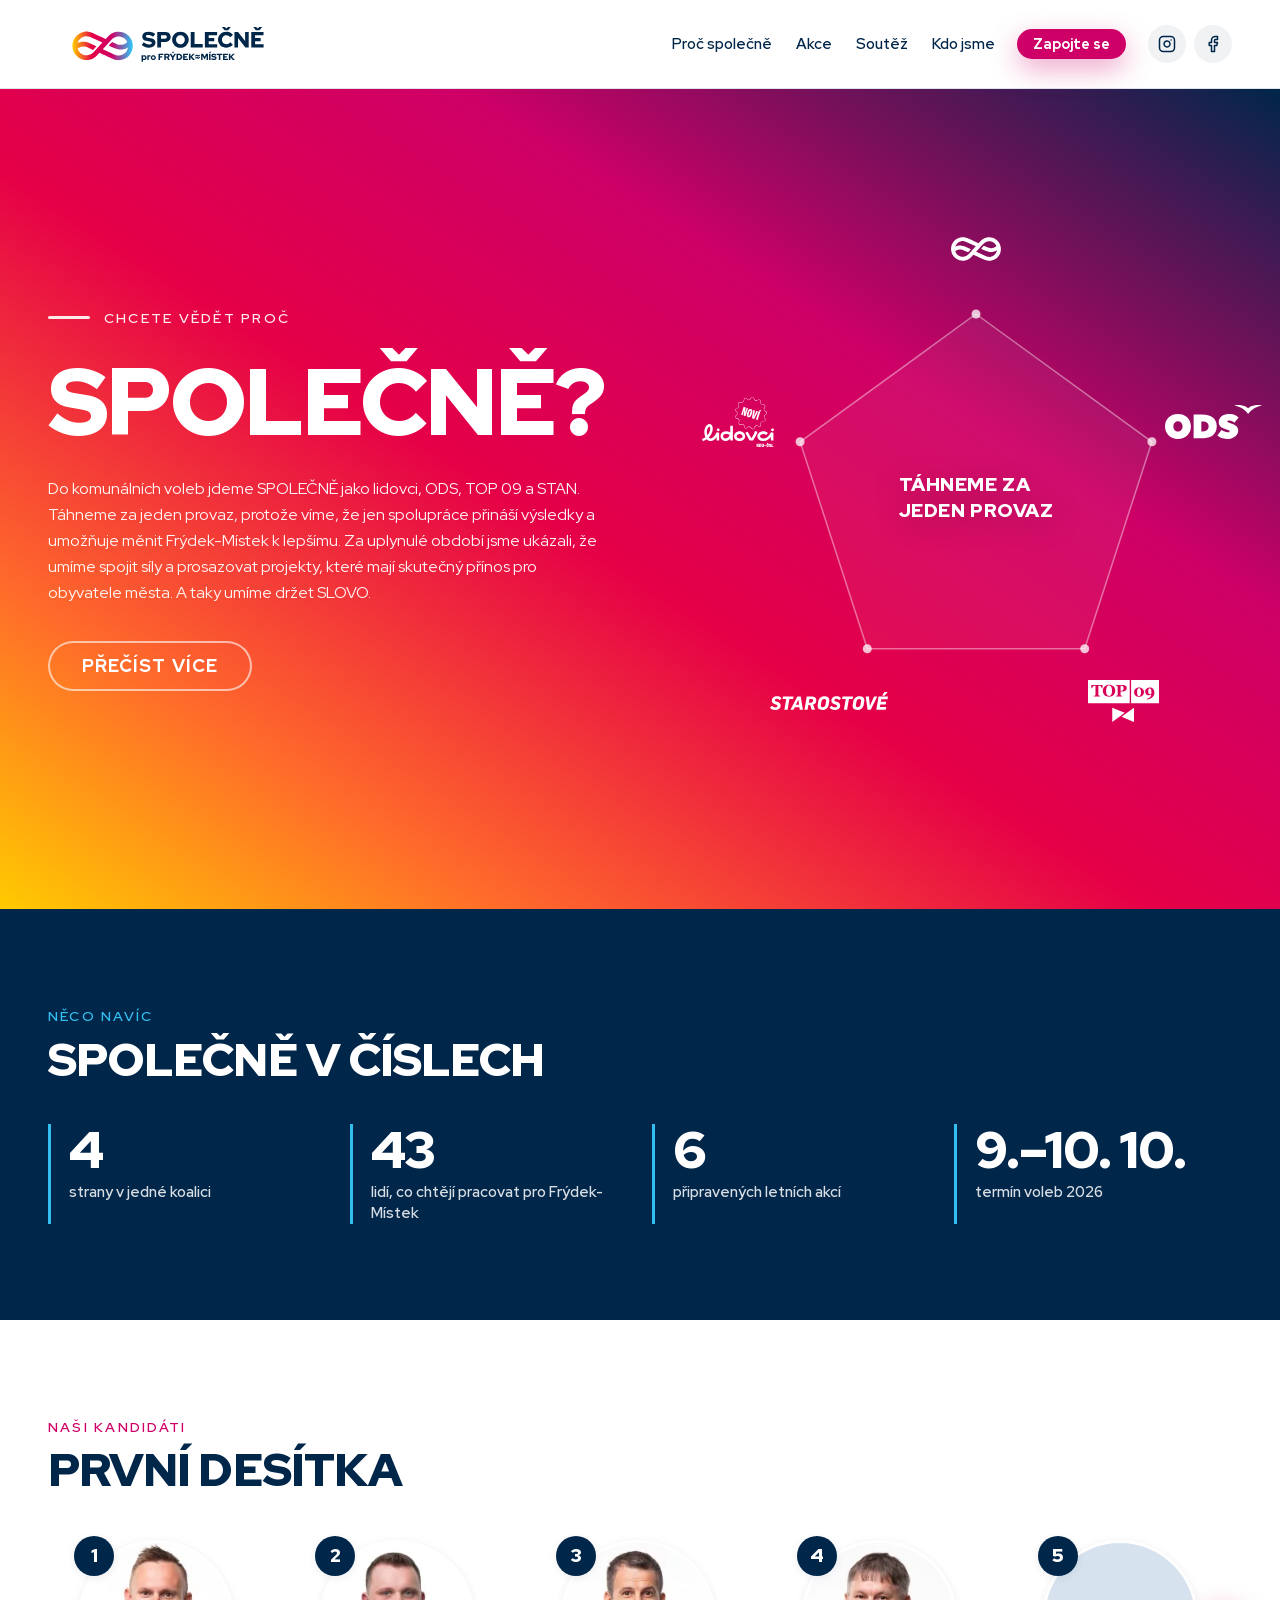
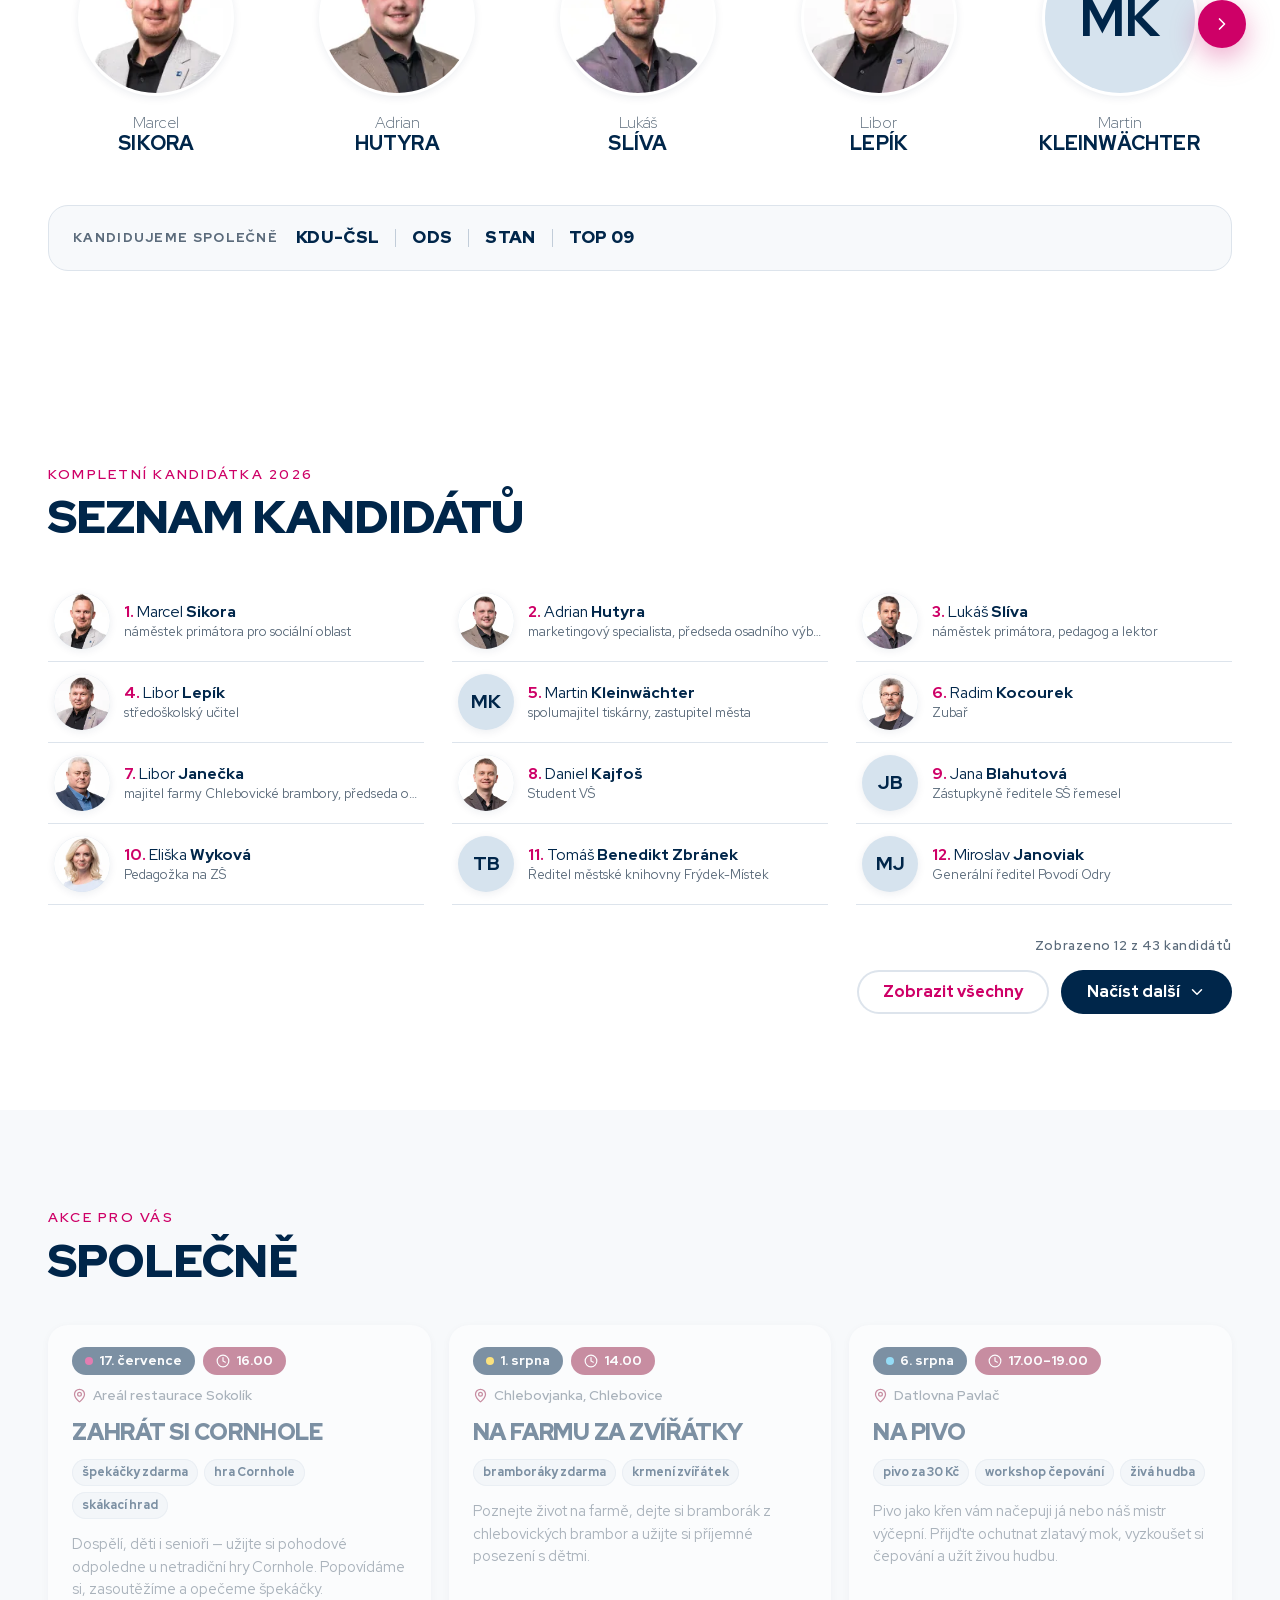
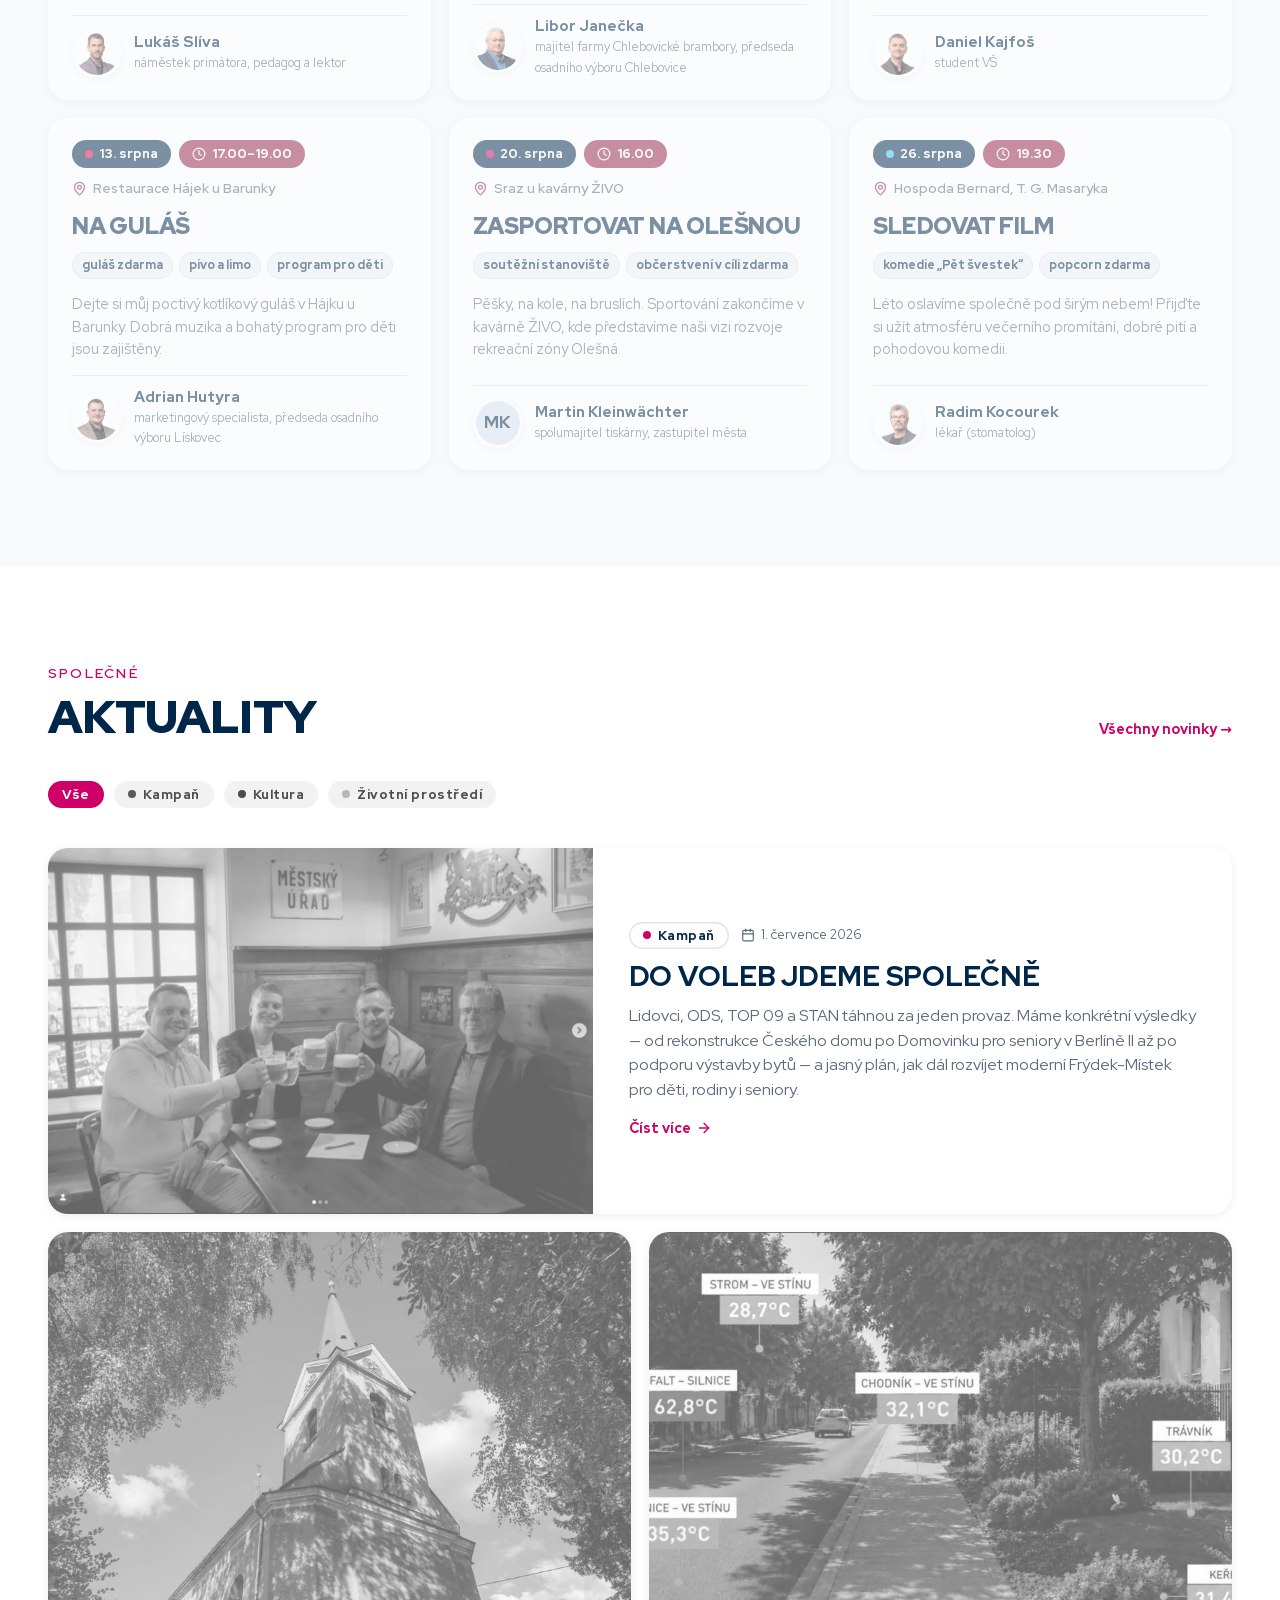
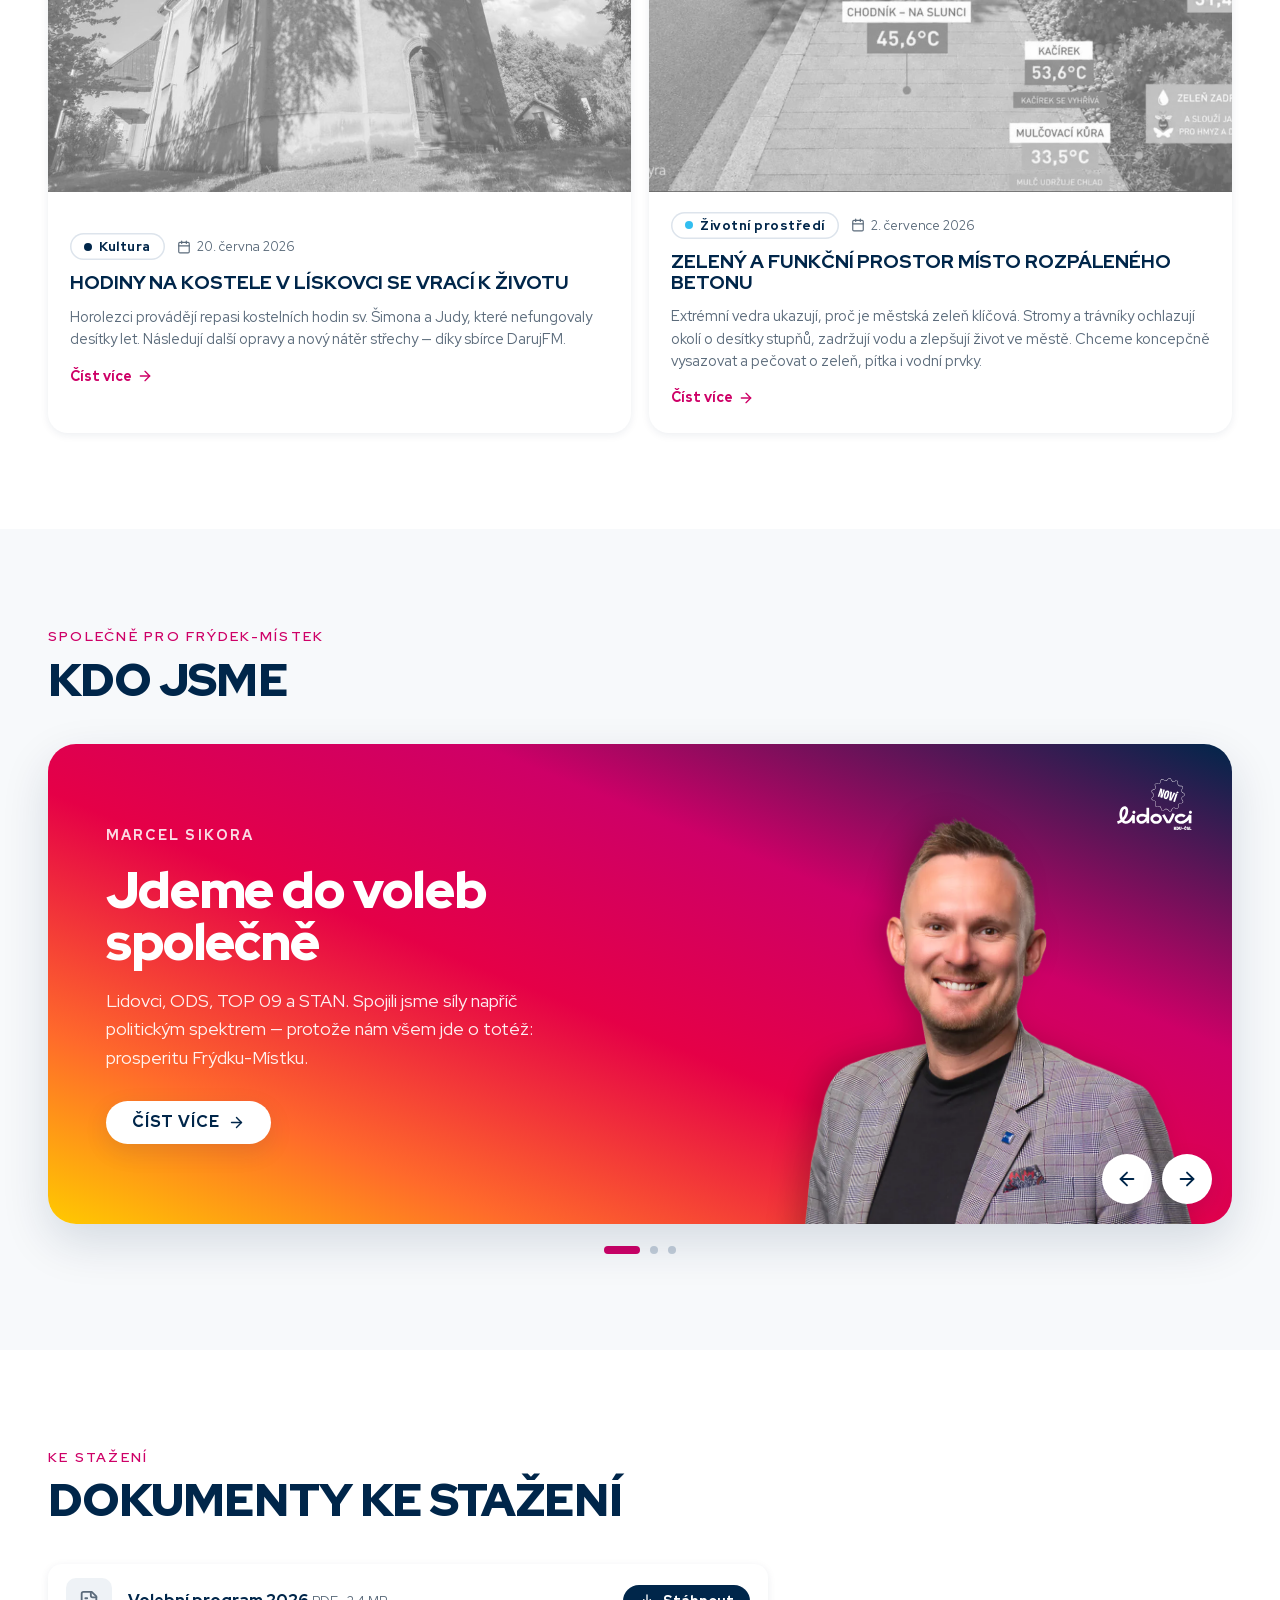
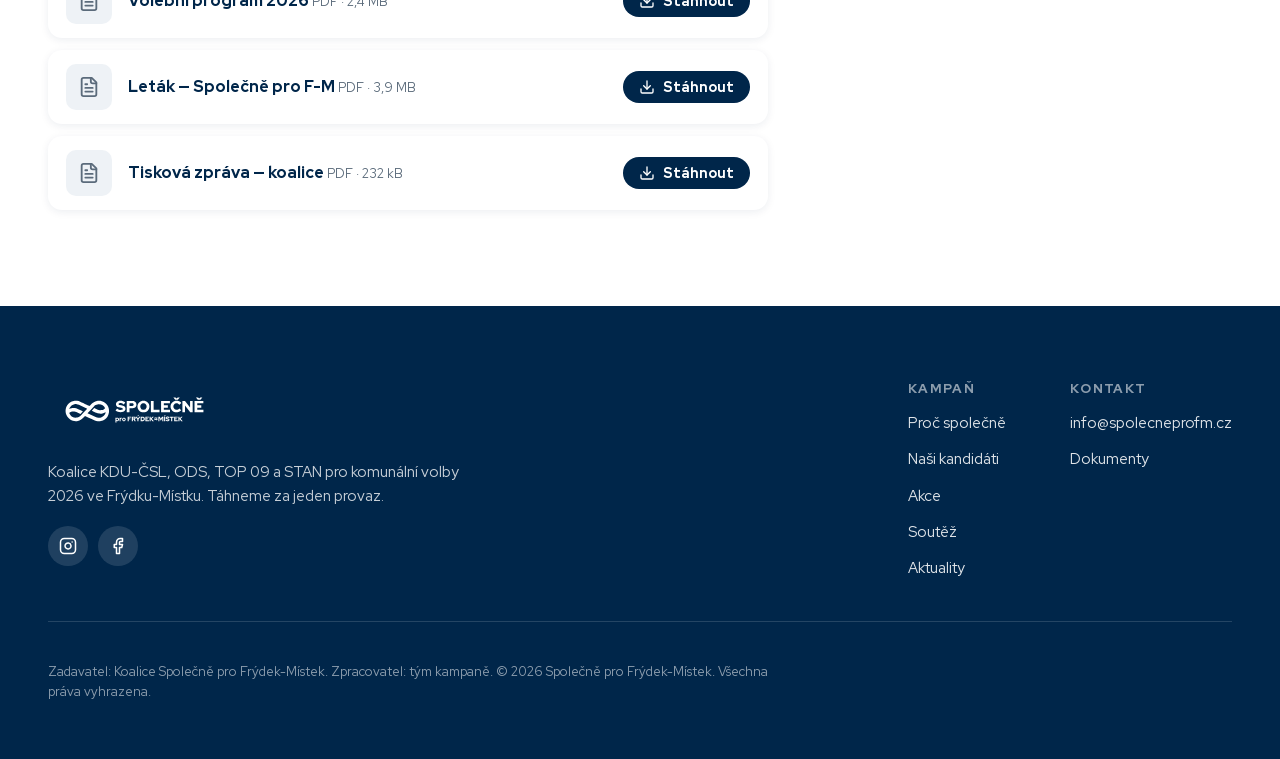
==== index.html @ fe3e1635 "Slider: show real party logos; heading + footer tweaks - "Kdo jsme" slider: replace the placeholder " ====
<!DOCTYPE html>
<html lang="cs">
<head>
<meta charset="utf-8">
<meta name="viewport" content="width=device-width, initial-scale=1">
<title>Společně pro Frýdek-Místek — komunální volby 2026</title>
<meta name="description" content="Koalice KDU-ČSL, ODS, TOP 09 a STAN pro komunální volby 2026 ve Frýdku-Místku. Táhneme za jeden provaz — jen spolupráce přináší výsledky.">
<meta name="theme-color" content="#00264a">
<link rel="canonical" href="https://spolecneprofm.cz/">
<meta name="robots" content="index, follow, max-image-preview:large, max-snippet:-1, max-video-preview:-1">
<meta property="og:type" content="website">
<meta property="og:site_name" content="Společně pro Frýdek-Místek">
<meta property="og:locale" content="cs_CZ">
<meta property="og:url" content="https://spolecneprofm.cz/">
<meta property="og:title" content="Společně pro Frýdek-Místek — komunální volby 2026">
<meta property="og:description" content="Koalice KDU-ČSL, ODS, TOP 09 a STAN. Táhneme za jeden provaz.">
<meta property="og:image" content="https://spolecneprofm.cz/assets/img/og-cover.png">
<meta property="og:image:type" content="image/png">
<meta property="og:image:width" content="1200">
<meta property="og:image:height" content="630">
<meta property="og:image:alt" content="Společně pro Frýdek-Místek — koalice KDU-ČSL, ODS, TOP 09 a STAN pro komunální volby 2026">
<meta name="twitter:card" content="summary_large_image">
<meta name="twitter:title" content="Společně pro Frýdek-Místek — komunální volby 2026">
<meta name="twitter:description" content="Koalice KDU-ČSL, ODS, TOP 09 a STAN. Táhneme za jeden provaz.">
<meta name="twitter:image" content="https://spolecneprofm.cz/assets/img/og-cover.png">
<meta name="twitter:image:alt" content="Společně pro Frýdek-Místek — koalice KDU-ČSL, ODS, TOP 09 a STAN pro komunální volby 2026">

<!-- Icons & manifest -->
<link rel="icon" type="image/svg+xml" href="assets/img/logo-symbol.svg">
<link rel="icon" type="image/png" sizes="32x32" href="favicon-32x32.png">
<link rel="icon" type="image/png" sizes="16x16" href="favicon-16x16.png">
<link rel="icon" href="favicon.ico" sizes="any">
<link rel="apple-touch-icon" sizes="180x180" href="apple-touch-icon.png">
<link rel="manifest" href="site.webmanifest">

<!-- Preload the LCP-critical webfont weights (hero H1 = 900, body/lead = 400) so they
     download in parallel with the stylesheet instead of after it -->
<link rel="preload" href="assets/fonts/RedHatDisplay-Black.woff2" as="font" type="font/woff2" crossorigin>
<link rel="preload" href="assets/fonts/RedHatDisplay-Regular.woff2" as="font" type="font/woff2" crossorigin>

<link rel="stylesheet" href="css/styles.css">

<script type="application/ld+json">
{
  "@context": "https://schema.org",
  "@graph": [
    {
      "@type": "PoliticalParty",
      "@id": "https://spolecneprofm.cz/#organization",
      "name": "Společně pro Frýdek-Místek",
      "alternateName": "Společně pro F-M",
      "description": "Koalice KDU-ČSL, ODS, TOP 09 a STAN pro komunální volby 2026 ve Frýdku-Místku. Táhneme za jeden provaz.",
      "url": "https://spolecneprofm.cz/",
      "logo": "https://spolecneprofm.cz/assets/img/logo-symbol.svg",
      "image": "https://spolecneprofm.cz/assets/img/og-cover.png",
      "email": "info@spolecneprofm.cz",
      "areaServed": { "@type": "City", "name": "Frýdek-Místek" },
      "member": [
        { "@type": "PoliticalParty", "name": "KDU-ČSL" },
        { "@type": "PoliticalParty", "name": "ODS" },
        { "@type": "PoliticalParty", "name": "TOP 09" },
        { "@type": "PoliticalParty", "name": "STAN" }
      ]
    },
    {
      "@type": "WebSite",
      "@id": "https://spolecneprofm.cz/#website",
      "url": "https://spolecneprofm.cz/",
      "name": "Společně pro Frýdek-Místek",
      "inLanguage": "cs",
      "publisher": { "@id": "https://spolecneprofm.cz/#organization" }
    }
  ]
}
</script>
</head>
<body>

<!-- ============================================================ Top menu -->
<header class="topbar">
  <div class="topbar__inner">
    <a href="#proc" aria-label="Společně pro Frýdek-Místek — domů">
      <img class="topbar__logo" src="assets/img/logo-horizontal.svg" alt="Společně pro Frýdek-Místek">
    </a>
    <nav class="topbar__nav" aria-label="Hlavní navigace">
      <div class="topnav">
        <a href="#proc">Proč společně</a>
        <a href="#cesta">Akce</a>
        <a href="soutez.html">Soutěž</a>
        <a href="#kdo">Kdo jsme</a>
      </div>
      <a class="btn btn--primary btn--sm topbar__cta" href="https://docs.google.com/forms/d/e/1FAIpQLSeBkIM6NP1wLPQu1saJix3rBssZqTnsigHRWlZCqbDjpdeK2g/viewform" target="_blank" rel="noopener">Zapojte se</a>
      <div class="topbar__socials">
        <a class="social" href="https://www.instagram.com/spolecneprofm" target="_blank" rel="noopener" aria-label="Instagram"><svg width="18" height="18" viewBox="0 0 24 24" fill="none" stroke="currentColor" stroke-width="2" stroke-linecap="round" stroke-linejoin="round" aria-hidden="true"><rect width="20" height="20" x="2" y="2" rx="5"/><path d="M16 11.37A4 4 0 1 1 12.63 8 4 4 0 0 1 16 11.37z"/><line x1="17.5" x2="17.51" y1="6.5" y2="6.5"/></svg></a>
        <a class="social" href="https://www.facebook.com/share/1CtPxGy4Wt/" target="_blank" rel="noopener" aria-label="Facebook"><svg width="18" height="18" viewBox="0 0 24 24" fill="none" stroke="currentColor" stroke-width="2" stroke-linecap="round" stroke-linejoin="round" aria-hidden="true"><path d="M18 2h-3a5 5 0 0 0-5 5v3H7v4h3v8h4v-8h3l1-4h-4V7a1 1 0 0 1 1-1h3z"/></svg></a>
      </div>
      <button class="menu-toggle" type="button" data-menu-toggle aria-expanded="false" aria-controls="mobile-menu" aria-label="Otevřít menu">
        <span class="menu-toggle__bar"></span><span class="menu-toggle__bar"></span><span class="menu-toggle__bar"></span>
      </button>
    </nav>
  </div>
  <div class="mobile-menu" id="mobile-menu" data-menu hidden>
    <a class="mobile-menu__link" href="#proc">Proč společně</a>
    <a class="mobile-menu__link" href="#cesta">Akce</a>
    <a class="mobile-menu__link" href="soutez.html">Soutěž</a>
    <a class="mobile-menu__link" href="#kdo">Kdo jsme</a>
    <a class="mobile-menu__link" href="#aktuality">Aktuality</a>
    <a class="mobile-menu__link" href="#dokumenty">Dokumenty</a>
    <a class="btn btn--primary btn--md mobile-menu__cta" href="https://docs.google.com/forms/d/e/1FAIpQLSeBkIM6NP1wLPQu1saJix3rBssZqTnsigHRWlZCqbDjpdeK2g/viewform" target="_blank" rel="noopener">Zapojte se</a>
    <div class="mobile-menu__socials">
      <a class="social" href="https://www.instagram.com/spolecneprofm" target="_blank" rel="noopener" aria-label="Instagram"><svg width="18" height="18" viewBox="0 0 24 24" fill="none" stroke="currentColor" stroke-width="2" stroke-linecap="round" stroke-linejoin="round" aria-hidden="true"><rect width="20" height="20" x="2" y="2" rx="5"/><path d="M16 11.37A4 4 0 1 1 12.63 8 4 4 0 0 1 16 11.37z"/><line x1="17.5" x2="17.51" y1="6.5" y2="6.5"/></svg></a>
      <a class="social" href="https://www.facebook.com/share/1CtPxGy4Wt/" target="_blank" rel="noopener" aria-label="Facebook"><svg width="18" height="18" viewBox="0 0 24 24" fill="none" stroke="currentColor" stroke-width="2" stroke-linecap="round" stroke-linejoin="round" aria-hidden="true"><path d="M18 2h-3a5 5 0 0 0-5 5v3H7v4h3v8h4v-8h3l1-4h-4V7a1 1 0 0 1 1-1h3z"/></svg></a>
    </div>
  </div>
</header>

<main>

<!-- ================================================================ Hero -->
<section class="hero" id="proc">
  <div class="hero__wrap">
    <div class="hero__left">
      <div class="hero__kicker hp-rise" style="animation-delay:.05s">
        <span class="hero__kicker-bar"></span>
        <span class="hero__kicker-text">Chcete vědět proč</span>
      </div>
      <h1 class="hero__title hp-rise" style="animation-delay:.12s">Společně?</h1>
      <p class="hero__lead hp-rise" style="animation-delay:.2s">Do komunálních voleb jdeme SPOLEČNĚ jako lidovci, ODS, TOP 09 a STAN. Táhneme za jeden provaz, protože víme, že jen spolupráce přináší výsledky a umožňuje měnit Frýdek-Místek k lepšímu. Za uplynulé období jsme ukázali, že umíme spojit síly a prosazovat projekty, které mají skutečný přínos pro obyvatele města. A taky umíme držet SLOVO.</p>
      <div class="hero__cta hp-rise" style="animation-delay:.28s">
        <a class="btn btn--lg btn--ghost btn--uppercase" href="https://www.instagram.com/p/DZ22zHwje5x/" target="_blank" rel="noopener">Přečíst více</a>
      </div>
    </div>

    <div class="orbit hp-orbit" aria-hidden="true">
      <div class="orbit__ring" data-orbit-ring style="transition:transform 3s cubic-bezier(.2,.7,.3,1)">
        <svg viewBox="0 0 600 600" width="600" height="600">
          <polygon points="300,115 475.9,242.8 408.7,449.7 191.3,449.7 124.1,242.8" fill="rgba(255,255,255,.05)" stroke="rgba(255,255,255,.42)" stroke-width="1.5"></polygon>
          <circle cx="300" cy="115" r="4.5" fill="rgba(255,255,255,.75)"></circle>
          <circle cx="475.9" cy="242.8" r="4.5" fill="rgba(255,255,255,.75)"></circle>
          <circle cx="408.7" cy="449.7" r="4.5" fill="rgba(255,255,255,.75)"></circle>
          <circle cx="191.3" cy="449.7" r="4.5" fill="rgba(255,255,255,.75)"></circle>
          <circle cx="124.1" cy="242.8" r="4.5" fill="rgba(255,255,255,.75)"></circle>
        </svg>
        <div class="hp-pop hp-orbit-item" style="position:absolute;left:235px;top:10px;width:130px;height:80px;display:flex;align-items:center;justify-content:center;animation-delay:.14s"><div class="hp-spin-fix"><div class="hp-float" style="animation-duration:6.4s;animation-delay:-1.2s"><img src="assets/img/logo-symbol.svg" alt="Společně" style="height:62px;width:auto;display:block;filter:brightness(0) invert(1)"></div></div></div>
        <div class="hp-pop hp-orbit-item" style="position:absolute;left:475.75px;top:192.75px;width:124px;height:60px;display:flex;align-items:center;justify-content:center;animation-delay:.24s"><div class="hp-spin-fix"><div class="hp-float" style="animation-duration:5.6s;animation-delay:-3s"><img src="assets/img/party-ods.svg" alt="ODS" style="height:34px;max-width:110px;width:auto;object-fit:contain;display:block;filter:brightness(0) invert(1)"></div></div></div>
        <div class="hp-pop hp-orbit-item" style="position:absolute;left:385px;top:472.25px;width:124px;height:60px;display:flex;align-items:center;justify-content:center;animation-delay:.34s"><div class="hp-spin-fix"><div class="hp-float" style="animation-duration:7.1s;animation-delay:-2s"><img src="assets/img/party-top09.svg" alt="TOP 09" style="height:42px;max-width:110px;width:auto;object-fit:contain;display:block;filter:brightness(0) invert(1)"></div></div></div>
        <div class="hp-pop hp-orbit-item" style="position:absolute;left:91px;top:472.25px;width:124px;height:60px;display:flex;align-items:center;justify-content:center;animation-delay:.44s"><div class="hp-spin-fix"><div class="hp-float" style="animation-duration:6.8s;animation-delay:-4.5s"><img src="assets/img/party-stan.svg" alt="Starostové a nezávislí" style="height:22px;max-width:118px;width:auto;object-fit:contain;display:block;filter:brightness(0) invert(1)"></div></div></div>
        <div class="hp-pop hp-orbit-item" style="position:absolute;left:0.25px;top:192.75px;width:124px;height:60px;display:flex;align-items:center;justify-content:center;animation-delay:.54s"><div class="hp-spin-fix"><div class="hp-float" style="animation-duration:5.9s;animation-delay:-0.6s"><img src="assets/img/party-kdu.svg" alt="Noví lidovci (KDU-ČSL)" style="height:50px;max-width:110px;width:auto;object-fit:contain;display:block;filter:brightness(0) invert(1)"></div></div></div>
      </div>
      <div class="hp-pop" style="position:absolute;left:150px;top:210px;width:300px;height:180px;display:flex;align-items:center;justify-content:center;animation-delay:.5s;pointer-events:none">
        <div class="hp-float-ctr"><span style="font-weight:900;font-size:19px;line-height:1.1;letter-spacing:.03em;text-transform:uppercase;color:#fff;text-align:center;text-shadow:0 6px 30px rgba(0,21,53,.4)">Táhneme za<br>jeden provaz</span></div>
      </div>
    </div>
  </div>
</section>

<!-- =============================================================== Čísla -->
<section class="section section--navy" id="cisla">
  <div class="container">
    <div class="sec-head">
      <span class="eyebrow eyebrow--cyan">Něco navíc</span>
      <h2 class="sec-title sec-title--white">Společně v číslech</h2>
    </div>
    <div class="stats-grid">
      <div class="stat"><span class="stat__value">4</span><span class="stat__label">strany v jedné koalici</span></div>
      <div class="stat"><span class="stat__value">43</span><span class="stat__label">lidí, co chtějí pracovat pro Frýdek-Místek</span></div>
      <div class="stat"><span class="stat__value">6</span><span class="stat__label">připravených letních akcí</span></div>
      <div class="stat"><span class="stat__value">9.–10. 10.</span><span class="stat__label">termín voleb 2026</span></div>
    </div>
  </div>
</section>

<!-- =========================================================== Kandidáti -->
<section class="section" id="kandidati">
  <div class="container">
    <div class="sec-head">
      <span class="eyebrow">Naši kandidáti</span>
      <h2 class="sec-title">První desítka</h2>
    </div>
    <div class="cardslider-wrap">
      <div class="cardslider" data-cardslider>
      <article class="cand-card">
        <span class="cand-card__avatar-wrap">
          <span class="avatar-ring"><span class="avatar"><img src="assets/photos/candidates/Marcel_Sikora.webp" alt="Marcel Sikora" loading="lazy" decoding="async" width="150" height="150"></span></span>
          <span class="cand-card__num">1</span>
        </span>
        <span class="cand-card__name">
          <span class="cand-card__given">Marcel</span>
          <span class="cand-card__surname">Sikora</span>
        </span>
      </article>
      <article class="cand-card">
        <span class="cand-card__avatar-wrap">
          <span class="avatar-ring"><span class="avatar"><img src="assets/photos/candidates/Adrian_Hutyra.webp" alt="Adrian Hutyra" loading="lazy" decoding="async" width="150" height="150"></span></span>
          <span class="cand-card__num">2</span>
        </span>
        <span class="cand-card__name">
          <span class="cand-card__given">Adrian</span>
          <span class="cand-card__surname">Hutyra</span>
        </span>
      </article>
      <article class="cand-card">
        <span class="cand-card__avatar-wrap">
          <span class="avatar-ring"><span class="avatar"><img src="assets/photos/candidates/Lukas_Sliva.webp" alt="Lukáš Slíva" loading="lazy" decoding="async" width="150" height="150"></span></span>
          <span class="cand-card__num">3</span>
        </span>
        <span class="cand-card__name">
          <span class="cand-card__given">Lukáš</span>
          <span class="cand-card__surname">Slíva</span>
        </span>
      </article>
      <article class="cand-card">
        <span class="cand-card__avatar-wrap">
          <span class="avatar-ring"><span class="avatar"><img src="assets/photos/candidates/Libor_Lepik.webp" alt="Libor Lepík" loading="lazy" decoding="async" width="150" height="150"></span></span>
          <span class="cand-card__num">4</span>
        </span>
        <span class="cand-card__name">
          <span class="cand-card__given">Libor</span>
          <span class="cand-card__surname">Lepík</span>
        </span>
      </article>
      <article class="cand-card">
        <span class="cand-card__avatar-wrap">
          <span class="avatar-ring"><span class="avatar">MK</span></span>
          <span class="cand-card__num">5</span>
        </span>
        <span class="cand-card__name">
          <span class="cand-card__given">Martin</span>
          <span class="cand-card__surname">Kleinwächter</span>
        </span>
      </article>
      <article class="cand-card">
        <span class="cand-card__avatar-wrap">
          <span class="avatar-ring"><span class="avatar"><img src="assets/photos/candidates/Radim_Kocourek.webp" alt="Radim Kocourek" loading="lazy" decoding="async" width="150" height="150"></span></span>
          <span class="cand-card__num">6</span>
        </span>
        <span class="cand-card__name">
          <span class="cand-card__given">Radim</span>
          <span class="cand-card__surname">Kocourek</span>
        </span>
      </article>
      <article class="cand-card">
        <span class="cand-card__avatar-wrap">
          <span class="avatar-ring"><span class="avatar"><img src="assets/photos/candidates/Libor_Janecka.webp" alt="Libor Janečka" loading="lazy" decoding="async" width="150" height="150"></span></span>
          <span class="cand-card__num">7</span>
        </span>
        <span class="cand-card__name">
          <span class="cand-card__given">Libor</span>
          <span class="cand-card__surname">Janečka</span>
        </span>
      </article>
      <article class="cand-card">
        <span class="cand-card__avatar-wrap">
          <span class="avatar-ring"><span class="avatar"><img src="assets/photos/candidates/Daniel_Kajfos.webp" alt="Daniel Kajfoš" loading="lazy" decoding="async" width="150" height="150"></span></span>
          <span class="cand-card__num">8</span>
        </span>
        <span class="cand-card__name">
          <span class="cand-card__given">Daniel</span>
          <span class="cand-card__surname">Kajfoš</span>
        </span>
      </article>
      <article class="cand-card">
        <span class="cand-card__avatar-wrap">
          <span class="avatar-ring"><span class="avatar">JB</span></span>
          <span class="cand-card__num">9</span>
        </span>
        <span class="cand-card__name">
          <span class="cand-card__given">Jana</span>
          <span class="cand-card__surname">Blahutová</span>
        </span>
      </article>
      <article class="cand-card">
        <span class="cand-card__avatar-wrap">
          <span class="avatar-ring"><span class="avatar"><img src="assets/photos/candidates/Eliska_Wykova.webp" alt="Eliška Wyková" loading="lazy" decoding="async" width="150" height="150"></span></span>
          <span class="cand-card__num">10</span>
        </span>
        <span class="cand-card__name">
          <span class="cand-card__given">Eliška</span>
          <span class="cand-card__surname">Wyková</span>
        </span>
      </article>
      </div>
      <button class="slider-arrow slider-arrow--left" type="button" data-cardslider-prev aria-label="Předchozí" hidden><svg width="20" height="20" viewBox="0 0 24 24" fill="none" stroke="currentColor" stroke-width="2" stroke-linecap="round" stroke-linejoin="round" aria-hidden="true"><path d="m15 18-6-6 6-6"/></svg></button>
      <button class="slider-arrow slider-arrow--right" type="button" data-cardslider-next aria-label="Další"><svg width="20" height="20" viewBox="0 0 24 24" fill="none" stroke="currentColor" stroke-width="2" stroke-linecap="round" stroke-linejoin="round" aria-hidden="true"><path d="m9 18 6-6-6-6"/></svg></button>
    </div>
    <div class="coalition">
      <span class="coalition__label">Kandidujeme společně</span>
      <span class="coalition__parties">
        <span class="coalition__party">KDU-ČSL</span><span class="coalition__sep"></span>
        <span class="coalition__party">ODS</span><span class="coalition__sep"></span>
        <span class="coalition__party">STAN</span><span class="coalition__sep"></span>
        <span class="coalition__party">TOP 09</span>
      </span>
    </div>
  </div>
</section>

<!-- =========================================================== Kandidátka -->
<section class="section" id="kandidatka">
  <div class="container">
    <div class="sec-head">
      <span class="eyebrow">Kompletní kandidátka 2026</span>
      <h2 class="sec-title">Seznam kandidátů</h2>
    </div>
    <div data-table>
      <div class="cand-table">
        <div class="cand-row" data-index="0">
          <span class="cand-row__avatar"><img src="assets/photos/candidates/Marcel_Sikora.webp" alt="Marcel Sikora" loading="lazy" decoding="async" width="56" height="56"></span>
          <span class="cand-row__body">
            <span class="cand-row__name"><span class="cand-row__rank">1.</span> <span class="cand-row__given">Marcel</span> <span class="cand-row__surname">Sikora</span></span>
            <span class="cand-row__role">náměstek primátora pro sociální oblast</span>
          </span>
        </div>
        <div class="cand-row" data-index="1">
          <span class="cand-row__avatar"><img src="assets/photos/candidates/Adrian_Hutyra.webp" alt="Adrian Hutyra" loading="lazy" decoding="async" width="56" height="56"></span>
          <span class="cand-row__body">
            <span class="cand-row__name"><span class="cand-row__rank">2.</span> <span class="cand-row__given">Adrian</span> <span class="cand-row__surname">Hutyra</span></span>
            <span class="cand-row__role">marketingový specialista, předseda osadního výboru Lískovec</span>
          </span>
        </div>
        <div class="cand-row" data-index="2">
          <span class="cand-row__avatar"><img src="assets/photos/candidates/Lukas_Sliva.webp" alt="Lukáš Slíva" loading="lazy" decoding="async" width="56" height="56"></span>
          <span class="cand-row__body">
            <span class="cand-row__name"><span class="cand-row__rank">3.</span> <span class="cand-row__given">Lukáš</span> <span class="cand-row__surname">Slíva</span></span>
            <span class="cand-row__role">náměstek primátora, pedagog a lektor</span>
          </span>
        </div>
        <div class="cand-row" data-index="3">
          <span class="cand-row__avatar"><img src="assets/photos/candidates/Libor_Lepik.webp" alt="Libor Lepík" loading="lazy" decoding="async" width="56" height="56"></span>
          <span class="cand-row__body">
            <span class="cand-row__name"><span class="cand-row__rank">4.</span> <span class="cand-row__given">Libor</span> <span class="cand-row__surname">Lepík</span></span>
            <span class="cand-row__role">středoškolský učitel</span>
          </span>
        </div>
        <div class="cand-row" data-index="4">
          <span class="cand-row__avatar">MK</span>
          <span class="cand-row__body">
            <span class="cand-row__name"><span class="cand-row__rank">5.</span> <span class="cand-row__given">Martin</span> <span class="cand-row__surname">Kleinwächter</span></span>
            <span class="cand-row__role">spolumajitel tiskárny, zastupitel města</span>
          </span>
        </div>
        <div class="cand-row" data-index="5">
          <span class="cand-row__avatar"><img src="assets/photos/candidates/Radim_Kocourek.webp" alt="Radim Kocourek" loading="lazy" decoding="async" width="56" height="56"></span>
          <span class="cand-row__body">
            <span class="cand-row__name"><span class="cand-row__rank">6.</span> <span class="cand-row__given">Radim</span> <span class="cand-row__surname">Kocourek</span></span>
            <span class="cand-row__role">Zubař</span>
          </span>
        </div>
        <div class="cand-row" data-index="6">
          <span class="cand-row__avatar"><img src="assets/photos/candidates/Libor_Janecka.webp" alt="Libor Janečka" loading="lazy" decoding="async" width="56" height="56"></span>
          <span class="cand-row__body">
            <span class="cand-row__name"><span class="cand-row__rank">7.</span> <span class="cand-row__given">Libor</span> <span class="cand-row__surname">Janečka</span></span>
            <span class="cand-row__role">majitel farmy Chlebovické brambory, předseda osadního výboru Chlebovice</span>
          </span>
        </div>
        <div class="cand-row" data-index="7">
          <span class="cand-row__avatar"><img src="assets/photos/candidates/Daniel_Kajfos.webp" alt="Daniel Kajfoš" loading="lazy" decoding="async" width="56" height="56"></span>
          <span class="cand-row__body">
            <span class="cand-row__name"><span class="cand-row__rank">8.</span> <span class="cand-row__given">Daniel</span> <span class="cand-row__surname">Kajfoš</span></span>
            <span class="cand-row__role">Student VŠ</span>
          </span>
        </div>
        <div class="cand-row" data-index="8">
          <span class="cand-row__avatar">JB</span>
          <span class="cand-row__body">
            <span class="cand-row__name"><span class="cand-row__rank">9.</span> <span class="cand-row__given">Jana</span> <span class="cand-row__surname">Blahutová</span></span>
            <span class="cand-row__role">Zástupkyně ředitele SŠ řemesel</span>
          </span>
        </div>
        <div class="cand-row" data-index="9">
          <span class="cand-row__avatar"><img src="assets/photos/candidates/Eliska_Wykova.webp" alt="Eliška Wyková" loading="lazy" decoding="async" width="56" height="56"></span>
          <span class="cand-row__body">
            <span class="cand-row__name"><span class="cand-row__rank">10.</span> <span class="cand-row__given">Eliška</span> <span class="cand-row__surname">Wyková</span></span>
            <span class="cand-row__role">Pedagožka na ZŠ</span>
          </span>
        </div>
        <div class="cand-row" data-index="10">
          <span class="cand-row__avatar">TB</span>
          <span class="cand-row__body">
            <span class="cand-row__name"><span class="cand-row__rank">11.</span> <span class="cand-row__given">Tomáš</span> <span class="cand-row__surname">Benedikt Zbránek</span></span>
            <span class="cand-row__role">Ředitel městské knihovny Frýdek-Místek</span>
          </span>
        </div>
        <div class="cand-row" data-index="11">
          <span class="cand-row__avatar">MJ</span>
          <span class="cand-row__body">
            <span class="cand-row__name"><span class="cand-row__rank">12.</span> <span class="cand-row__given">Miroslav</span> <span class="cand-row__surname">Janoviak</span></span>
            <span class="cand-row__role">Generální ředitel Povodí Odry</span>
          </span>
        </div>
        <div class="cand-row" data-index="12">
          <span class="cand-row__avatar"><img src="assets/photos/candidates/Libor_Koval.webp" alt="Libor Koval" loading="lazy" decoding="async" width="56" height="56"></span>
          <span class="cand-row__body">
            <span class="cand-row__name"><span class="cand-row__rank">13.</span> <span class="cand-row__given">Libor</span> <span class="cand-row__surname">Koval</span></span>
            <span class="cand-row__role">Chemik</span>
          </span>
        </div>
        <div class="cand-row" data-index="13">
          <span class="cand-row__avatar">VR</span>
          <span class="cand-row__body">
            <span class="cand-row__name"><span class="cand-row__rank">14.</span> <span class="cand-row__given">Vojtěch</span> <span class="cand-row__surname">Rumian</span></span>
            <span class="cand-row__role">Pedagog na ZŠ, člen Kulturní komise</span>
          </span>
        </div>
        <div class="cand-row" data-index="14">
          <span class="cand-row__avatar">VŠ</span>
          <span class="cand-row__body">
            <span class="cand-row__name"><span class="cand-row__rank">15.</span> <span class="cand-row__given">Veronika</span> <span class="cand-row__surname">Šebestová</span></span>
            <span class="cand-row__role">projektová manažerka v sociálních službách</span>
          </span>
        </div>
        <div class="cand-row" data-index="15">
          <span class="cand-row__avatar"><img src="assets/photos/candidates/Vaclav_Danek.webp" alt="Václav Daněk" loading="lazy" decoding="async" width="56" height="56"></span>
          <span class="cand-row__body">
            <span class="cand-row__name"><span class="cand-row__rank">16.</span> <span class="cand-row__given">Václav</span> <span class="cand-row__surname">Daněk</span></span>
            <span class="cand-row__role">stavební technik</span>
          </span>
        </div>
        <div class="cand-row" data-index="16">
          <span class="cand-row__avatar">FS</span>
          <span class="cand-row__body">
            <span class="cand-row__name"><span class="cand-row__rank">17.</span> <span class="cand-row__given">Filip</span> <span class="cand-row__surname">Stres</span></span>
            <span class="cand-row__role"></span>
          </span>
        </div>
        <div class="cand-row" data-index="17">
          <span class="cand-row__avatar"><img src="assets/photos/candidates/Jiri_Matysek.webp" alt="Jiří Matýsek" loading="lazy" decoding="async" width="56" height="56"></span>
          <span class="cand-row__body">
            <span class="cand-row__name"><span class="cand-row__rank">18.</span> <span class="cand-row__given">Jiří</span> <span class="cand-row__surname">Matýsek</span></span>
            <span class="cand-row__role">diplomovaná všeobecná sestra</span>
          </span>
        </div>
        <div class="cand-row" data-index="18">
          <span class="cand-row__avatar">JC</span>
          <span class="cand-row__body">
            <span class="cand-row__name"><span class="cand-row__rank">19.</span> <span class="cand-row__given">Jan</span> <span class="cand-row__surname">Caletka</span></span>
            <span class="cand-row__role">Důchodce, bývalý učitel</span>
          </span>
        </div>
        <div class="cand-row" data-index="19">
          <span class="cand-row__avatar">JK</span>
          <span class="cand-row__body">
            <span class="cand-row__name"><span class="cand-row__rank">20.</span> <span class="cand-row__given">Jana</span> <span class="cand-row__surname">Kohutová</span></span>
            <span class="cand-row__role"></span>
          </span>
        </div>
        <div class="cand-row" data-index="20">
          <span class="cand-row__avatar">JŠ</span>
          <span class="cand-row__body">
            <span class="cand-row__name"><span class="cand-row__rank">21.</span> <span class="cand-row__given">Jana</span> <span class="cand-row__surname">Šerá</span></span>
            <span class="cand-row__role">členka osadního výboru Chlebovice</span>
          </span>
        </div>
        <div class="cand-row" data-index="21">
          <span class="cand-row__avatar">PM</span>
          <span class="cand-row__body">
            <span class="cand-row__name"><span class="cand-row__rank">22.</span> <span class="cand-row__given">Pavel</span> <span class="cand-row__surname">Mlýnek</span></span>
            <span class="cand-row__role">Obchodní manažer, zastupitel Moravskoslezského kraje</span>
          </span>
        </div>
        <div class="cand-row" data-index="22">
          <span class="cand-row__avatar">RŽ</span>
          <span class="cand-row__body">
            <span class="cand-row__name"><span class="cand-row__rank">23.</span> <span class="cand-row__given">Richard</span> <span class="cand-row__surname">Žabka</span></span>
            <span class="cand-row__role">finanční poradce</span>
          </span>
        </div>
        <div class="cand-row" data-index="23">
          <span class="cand-row__avatar">AW</span>
          <span class="cand-row__body">
            <span class="cand-row__name"><span class="cand-row__rank">24.</span> <span class="cand-row__given">Alexandr</span> <span class="cand-row__surname">Wojčík</span></span>
            <span class="cand-row__role">finanční ředitel, majitel tiskárny</span>
          </span>
        </div>
        <div class="cand-row" data-index="24">
          <span class="cand-row__avatar">PA</span>
          <span class="cand-row__body">
            <span class="cand-row__name"><span class="cand-row__rank">25.</span> <span class="cand-row__given">Petr</span> <span class="cand-row__surname">Adamus</span></span>
            <span class="cand-row__role">kostelník ve farnosti Frýdek</span>
          </span>
        </div>
        <div class="cand-row" data-index="25">
          <span class="cand-row__avatar">VD</span>
          <span class="cand-row__body">
            <span class="cand-row__name"><span class="cand-row__rank">26.</span> <span class="cand-row__given">Vít</span> <span class="cand-row__surname">Daněk</span></span>
            <span class="cand-row__role">Student VŠ</span>
          </span>
        </div>
        <div class="cand-row" data-index="26">
          <span class="cand-row__avatar">PH</span>
          <span class="cand-row__body">
            <span class="cand-row__name"><span class="cand-row__rank">27.</span> <span class="cand-row__given">Pavel</span> <span class="cand-row__surname">Hrtús</span></span>
            <span class="cand-row__role">pracovník Charity Frýdek-Místek</span>
          </span>
        </div>
        <div class="cand-row" data-index="27">
          <span class="cand-row__avatar">JŠ</span>
          <span class="cand-row__body">
            <span class="cand-row__name"><span class="cand-row__rank">28.</span> <span class="cand-row__given">Jakub</span> <span class="cand-row__surname">Šrubař</span></span>
            <span class="cand-row__role">majitel Datlovny, lektor čepování piva</span>
          </span>
        </div>
        <div class="cand-row" data-index="28">
          <span class="cand-row__avatar">MŠ</span>
          <span class="cand-row__body">
            <span class="cand-row__name"><span class="cand-row__rank">29.</span> <span class="cand-row__given">Marek</span> <span class="cand-row__surname">Špok</span></span>
            <span class="cand-row__role">barber, majitel barber shopu</span>
          </span>
        </div>
        <div class="cand-row" data-index="29">
          <span class="cand-row__avatar">JR</span>
          <span class="cand-row__body">
            <span class="cand-row__name"><span class="cand-row__rank">30.</span> <span class="cand-row__given">Jakub</span> <span class="cand-row__surname">Rabas</span></span>
            <span class="cand-row__role">specialista požární ochrany</span>
          </span>
        </div>
        <div class="cand-row" data-index="30">
          <span class="cand-row__avatar">PN</span>
          <span class="cand-row__body">
            <span class="cand-row__name"><span class="cand-row__rank">31.</span> <span class="cand-row__given">Petr</span> <span class="cand-row__surname">Novák</span></span>
            <span class="cand-row__role"></span>
          </span>
        </div>
        <div class="cand-row" data-index="31">
          <span class="cand-row__avatar">AK</span>
          <span class="cand-row__body">
            <span class="cand-row__name"><span class="cand-row__rank">32.</span> <span class="cand-row__given">Adam</span> <span class="cand-row__surname">Krejčí</span></span>
            <span class="cand-row__role">advokát</span>
          </span>
        </div>
        <div class="cand-row" data-index="32">
          <span class="cand-row__avatar">LM</span>
          <span class="cand-row__body">
            <span class="cand-row__name"><span class="cand-row__rank">33.</span> <span class="cand-row__given">Ludmila</span> <span class="cand-row__surname">Moniaková</span></span>
            <span class="cand-row__role">pracovnice Charity Frýdek-Místek</span>
          </span>
        </div>
        <div class="cand-row" data-index="33">
          <span class="cand-row__avatar">DŠ</span>
          <span class="cand-row__body">
            <span class="cand-row__name"><span class="cand-row__rank">34.</span> <span class="cand-row__given">Dalibor</span> <span class="cand-row__surname">Švejkovský</span></span>
            <span class="cand-row__role">technik</span>
          </span>
        </div>
        <div class="cand-row" data-index="34">
          <span class="cand-row__avatar">JL</span>
          <span class="cand-row__body">
            <span class="cand-row__name"><span class="cand-row__rank">35.</span> <span class="cand-row__given">Jan</span> <span class="cand-row__surname">Liberda</span></span>
            <span class="cand-row__role">ředitel Domova se zvláštním režimem sv. Jana Křtitele v Lysůvkách</span>
          </span>
        </div>
        <div class="cand-row" data-index="35">
          <span class="cand-row__avatar">TP</span>
          <span class="cand-row__body">
            <span class="cand-row__name"><span class="cand-row__rank">36.</span> <span class="cand-row__given">Tomáš</span> <span class="cand-row__surname">Povala</span></span>
            <span class="cand-row__role">Bývalý policista</span>
          </span>
        </div>
        <div class="cand-row" data-index="36">
          <span class="cand-row__avatar">—</span>
          <span class="cand-row__body">
            <span class="cand-row__name"><span class="cand-row__rank">37.</span> <span class="cand-row__surname" style="font-style:italic;font-weight:700;color:var(--ink-muted)">Neobsazená pozice</span></span>
            <span class="cand-row__role">navrhuje KDU-ČSL</span>
          </span>
        </div>
        <div class="cand-row" data-index="37">
          <span class="cand-row__avatar">—</span>
          <span class="cand-row__body">
            <span class="cand-row__name"><span class="cand-row__rank">38.</span> <span class="cand-row__surname" style="font-style:italic;font-weight:700;color:var(--ink-muted)">Neobsazená pozice</span></span>
            <span class="cand-row__role">navrhuje STAN</span>
          </span>
        </div>
        <div class="cand-row" data-index="38">
          <span class="cand-row__avatar">IC</span>
          <span class="cand-row__body">
            <span class="cand-row__name"><span class="cand-row__rank">39.</span> <span class="cand-row__given">Igor</span> <span class="cand-row__surname">Caysberger</span></span>
            <span class="cand-row__role">asistent pedagoga</span>
          </span>
        </div>
        <div class="cand-row" data-index="39">
          <span class="cand-row__avatar">OŠ</span>
          <span class="cand-row__body">
            <span class="cand-row__name"><span class="cand-row__rank">40.</span> <span class="cand-row__given">Ondrej</span> <span class="cand-row__surname">Štupák</span></span>
            <span class="cand-row__role"></span>
          </span>
        </div>
        <div class="cand-row" data-index="40">
          <span class="cand-row__avatar">MP</span>
          <span class="cand-row__body">
            <span class="cand-row__name"><span class="cand-row__rank">41.</span> <span class="cand-row__given">Michal</span> <span class="cand-row__surname">Pavlas</span></span>
            <span class="cand-row__role"></span>
          </span>
        </div>
        <div class="cand-row" data-index="41">
          <span class="cand-row__avatar">AH</span>
          <span class="cand-row__body">
            <span class="cand-row__name"><span class="cand-row__rank">42.</span> <span class="cand-row__given">Alex</span> <span class="cand-row__surname">Hutyra</span></span>
            <span class="cand-row__role">MMA zápasník v organizaci OKTAGON</span>
          </span>
        </div>
        <div class="cand-row" data-index="42">
          <span class="cand-row__avatar">—</span>
          <span class="cand-row__body">
            <span class="cand-row__name"><span class="cand-row__rank">43.</span> <span class="cand-row__surname" style="font-style:italic;font-weight:700;color:var(--ink-muted)">Neobsazená pozice</span></span>
            <span class="cand-row__role">navrhuje KDU-ČSL</span>
          </span>
        </div>
      </div>
      <div class="cand-table-foot">
        <span class="cand-count" data-table-count>Zobrazeno 12 z 43 kandidátů</span>
        <div class="cand-actions">
          <button class="btn btn--md btn--ghost-accent" type="button" data-table-all>Zobrazit všechny</button>
          <button class="btn btn--md btn--secondary" type="button" data-table-more>Načíst další <svg width="18" height="18" viewBox="0 0 24 24" fill="none" stroke="currentColor" stroke-width="2" stroke-linecap="round" stroke-linejoin="round" aria-hidden="true"><path d="m6 9 6 6 6-6"/></svg></button>
        </div>
      </div>
    </div>
  </div>
</section>

<!-- ================================================================ Cesta -->
<section class="section section--paper" id="cesta">
  <div class="container">
    <div class="sec-head">
      <span class="eyebrow">Akce pro vás</span>
      <h2 class="sec-title">Společně</h2>
    </div>
    <div class="events-grid">
        <article class="event-card" data-iso="2026-07-17">
          <span class="event-card__flag">Nejbližší akce</span>
          <div class="event-card__top">
            <span class="dtbadge"><span class="dtbadge__chip"><span class="dtbadge__dot" style="background:var(--c-magenta)"></span>17. července</span><span class="dtbadge__chip dtbadge__chip--alt"><svg width="14" height="14" viewBox="0 0 24 24" fill="none" stroke="currentColor" stroke-width="2" stroke-linecap="round" stroke-linejoin="round" aria-hidden="true"><circle cx="12" cy="12" r="10"/><polyline points="12 6 12 12 16 14"/></svg>16.00</span></span>
            <span class="event-card__place"><svg width="15" height="15" viewBox="0 0 24 24" fill="none" stroke="currentColor" stroke-width="2" stroke-linecap="round" stroke-linejoin="round" aria-hidden="true"><path d="M20 10c0 4.993-5.539 10.193-7.399 11.799a1 1 0 0 1-1.202 0C9.539 20.193 4 14.993 4 10a8 8 0 0 1 16 0"/><circle cx="12" cy="10" r="3"/></svg>Areál restaurace Sokolík</span>
          </div>
          <h3 class="event-card__title">Zahrát si cornhole</h3>
          <div class="event-card__perks"><span class="event-card__perk">špekáčky zdarma</span><span class="event-card__perk">hra Cornhole</span><span class="event-card__perk">skákací hrad</span></div>
          <p class="event-card__desc">Dospělí, děti i senioři — užijte si pohodové odpoledne u netradiční hry Cornhole. Popovídáme si, zasoutěžíme a opečeme špekáčky.</p>
          <div class="event-card__foot">
            <span class="event-card__avatar"><span><img src="assets/photos/candidates/Lukas_Sliva.webp" alt="Lukáš Slíva" loading="lazy" decoding="async" width="50" height="50"></span></span>
            <div><div class="event-card__host">Lukáš Slíva</div><div class="event-card__role">náměstek primátora, pedagog a lektor</div></div>
          </div>
        </article>
        <article class="event-card" data-iso="2026-08-01">
          <span class="event-card__flag">Nejbližší akce</span>
          <div class="event-card__top">
            <span class="dtbadge"><span class="dtbadge__chip"><span class="dtbadge__dot" style="background:var(--c-yellow)"></span>1. srpna</span><span class="dtbadge__chip dtbadge__chip--alt"><svg width="14" height="14" viewBox="0 0 24 24" fill="none" stroke="currentColor" stroke-width="2" stroke-linecap="round" stroke-linejoin="round" aria-hidden="true"><circle cx="12" cy="12" r="10"/><polyline points="12 6 12 12 16 14"/></svg>14.00</span></span>
            <span class="event-card__place"><svg width="15" height="15" viewBox="0 0 24 24" fill="none" stroke="currentColor" stroke-width="2" stroke-linecap="round" stroke-linejoin="round" aria-hidden="true"><path d="M20 10c0 4.993-5.539 10.193-7.399 11.799a1 1 0 0 1-1.202 0C9.539 20.193 4 14.993 4 10a8 8 0 0 1 16 0"/><circle cx="12" cy="10" r="3"/></svg>Chlebovjanka, Chlebovice</span>
          </div>
          <h3 class="event-card__title">Na farmu za zvířátky</h3>
          <div class="event-card__perks"><span class="event-card__perk">bramboráky zdarma</span><span class="event-card__perk">krmení zvířátek</span></div>
          <p class="event-card__desc">Poznejte život na farmě, dejte si bramborák z chlebovických brambor a užijte si příjemné posezení s dětmi.</p>
          <div class="event-card__foot">
            <span class="event-card__avatar"><span><img src="assets/photos/candidates/Libor_Janecka.webp" alt="Libor Janečka" loading="lazy" decoding="async" width="50" height="50"></span></span>
            <div><div class="event-card__host">Libor Janečka</div><div class="event-card__role">majitel farmy Chlebovické brambory, předseda osadního výboru Chlebovice</div></div>
          </div>
        </article>
        <article class="event-card" data-iso="2026-08-06">
          <span class="event-card__flag">Nejbližší akce</span>
          <div class="event-card__top">
            <span class="dtbadge"><span class="dtbadge__chip"><span class="dtbadge__dot" style="background:var(--c-cyan)"></span>6. srpna</span><span class="dtbadge__chip dtbadge__chip--alt"><svg width="14" height="14" viewBox="0 0 24 24" fill="none" stroke="currentColor" stroke-width="2" stroke-linecap="round" stroke-linejoin="round" aria-hidden="true"><circle cx="12" cy="12" r="10"/><polyline points="12 6 12 12 16 14"/></svg>17.00–19.00</span></span>
            <span class="event-card__place"><svg width="15" height="15" viewBox="0 0 24 24" fill="none" stroke="currentColor" stroke-width="2" stroke-linecap="round" stroke-linejoin="round" aria-hidden="true"><path d="M20 10c0 4.993-5.539 10.193-7.399 11.799a1 1 0 0 1-1.202 0C9.539 20.193 4 14.993 4 10a8 8 0 0 1 16 0"/><circle cx="12" cy="10" r="3"/></svg>Datlovna Pavlač</span>
          </div>
          <h3 class="event-card__title">Na pivo</h3>
          <div class="event-card__perks"><span class="event-card__perk">pivo za 30 Kč</span><span class="event-card__perk">workshop čepování</span><span class="event-card__perk">živá hudba</span></div>
          <p class="event-card__desc">Pivo jako křen vám načepuji já nebo náš mistr výčepní. Přijďte ochutnat zlatavý mok, vyzkoušet si čepování a užít živou hudbu.</p>
          <div class="event-card__foot">
            <span class="event-card__avatar"><span><img src="assets/photos/candidates/Daniel_Kajfos.webp" alt="Daniel Kajfoš" loading="lazy" decoding="async" width="50" height="50"></span></span>
            <div><div class="event-card__host">Daniel Kajfoš</div><div class="event-card__role">student VŠ</div></div>
          </div>
        </article>
        <article class="event-card" data-iso="2026-08-13">
          <span class="event-card__flag">Nejbližší akce</span>
          <div class="event-card__top">
            <span class="dtbadge"><span class="dtbadge__chip"><span class="dtbadge__dot" style="background:var(--c-red)"></span>13. srpna</span><span class="dtbadge__chip dtbadge__chip--alt"><svg width="14" height="14" viewBox="0 0 24 24" fill="none" stroke="currentColor" stroke-width="2" stroke-linecap="round" stroke-linejoin="round" aria-hidden="true"><circle cx="12" cy="12" r="10"/><polyline points="12 6 12 12 16 14"/></svg>17.00–19.00</span></span>
            <span class="event-card__place"><svg width="15" height="15" viewBox="0 0 24 24" fill="none" stroke="currentColor" stroke-width="2" stroke-linecap="round" stroke-linejoin="round" aria-hidden="true"><path d="M20 10c0 4.993-5.539 10.193-7.399 11.799a1 1 0 0 1-1.202 0C9.539 20.193 4 14.993 4 10a8 8 0 0 1 16 0"/><circle cx="12" cy="10" r="3"/></svg>Restaurace Hájek u Barunky</span>
          </div>
          <h3 class="event-card__title">Na guláš</h3>
          <div class="event-card__perks"><span class="event-card__perk">guláš zdarma</span><span class="event-card__perk">pivo a limo</span><span class="event-card__perk">program pro děti</span></div>
          <p class="event-card__desc">Dejte si můj poctivý kotlíkový guláš v Hájku u Barunky. Dobrá muzika a bohatý program pro děti jsou zajištěny.</p>
          <div class="event-card__foot">
            <span class="event-card__avatar"><span><img src="assets/photos/candidates/Adrian_Hutyra.webp" alt="Adrian Hutyra" loading="lazy" decoding="async" width="50" height="50"></span></span>
            <div><div class="event-card__host">Adrian Hutyra</div><div class="event-card__role">marketingový specialista, předseda osadního výboru Lískovec</div></div>
          </div>
        </article>
        <article class="event-card" data-iso="2026-08-20">
          <span class="event-card__flag">Nejbližší akce</span>
          <div class="event-card__top">
            <span class="dtbadge"><span class="dtbadge__chip"><span class="dtbadge__dot" style="background:var(--c-magenta)"></span>20. srpna</span><span class="dtbadge__chip dtbadge__chip--alt"><svg width="14" height="14" viewBox="0 0 24 24" fill="none" stroke="currentColor" stroke-width="2" stroke-linecap="round" stroke-linejoin="round" aria-hidden="true"><circle cx="12" cy="12" r="10"/><polyline points="12 6 12 12 16 14"/></svg>16.00</span></span>
            <span class="event-card__place"><svg width="15" height="15" viewBox="0 0 24 24" fill="none" stroke="currentColor" stroke-width="2" stroke-linecap="round" stroke-linejoin="round" aria-hidden="true"><path d="M20 10c0 4.993-5.539 10.193-7.399 11.799a1 1 0 0 1-1.202 0C9.539 20.193 4 14.993 4 10a8 8 0 0 1 16 0"/><circle cx="12" cy="10" r="3"/></svg>Sraz u kavárny ŽIVO</span>
          </div>
          <h3 class="event-card__title">Zasportovat na Olešnou</h3>
          <div class="event-card__perks"><span class="event-card__perk">soutěžní stanoviště</span><span class="event-card__perk">občerstvení v cíli zdarma</span></div>
          <p class="event-card__desc">Pěšky, na kole, na bruslích. Sportování zakončíme v kavárně ŽIVO, kde představíme naši vizi rozvoje rekreační zóny Olešná.</p>
          <div class="event-card__foot">
            <span class="event-card__avatar"><span>MK</span></span>
            <div><div class="event-card__host">Martin Kleinwächter</div><div class="event-card__role">spolumajitel tiskárny, zastupitel města</div></div>
          </div>
        </article>
        <article class="event-card" data-iso="2026-08-26">
          <span class="event-card__flag">Nejbližší akce</span>
          <div class="event-card__top">
            <span class="dtbadge"><span class="dtbadge__chip"><span class="dtbadge__dot" style="background:var(--c-cyan)"></span>26. srpna</span><span class="dtbadge__chip dtbadge__chip--alt"><svg width="14" height="14" viewBox="0 0 24 24" fill="none" stroke="currentColor" stroke-width="2" stroke-linecap="round" stroke-linejoin="round" aria-hidden="true"><circle cx="12" cy="12" r="10"/><polyline points="12 6 12 12 16 14"/></svg>19.30</span></span>
            <span class="event-card__place"><svg width="15" height="15" viewBox="0 0 24 24" fill="none" stroke="currentColor" stroke-width="2" stroke-linecap="round" stroke-linejoin="round" aria-hidden="true"><path d="M20 10c0 4.993-5.539 10.193-7.399 11.799a1 1 0 0 1-1.202 0C9.539 20.193 4 14.993 4 10a8 8 0 0 1 16 0"/><circle cx="12" cy="10" r="3"/></svg>Hospoda Bernard, T. G. Masaryka</span>
          </div>
          <h3 class="event-card__title">Sledovat film</h3>
          <div class="event-card__perks"><span class="event-card__perk">komedie „Pět švestek“</span><span class="event-card__perk">popcorn zdarma</span></div>
          <p class="event-card__desc">Léto oslavíme společně pod širým nebem! Přijďte si užít atmosféru večerního promítání, dobré pití a pohodovou komedii.</p>
          <div class="event-card__foot">
            <span class="event-card__avatar"><span><img src="assets/photos/candidates/Radim_Kocourek.webp" alt="Radim Kocourek" loading="lazy" decoding="async" width="50" height="50"></span></span>
            <div><div class="event-card__host">Radim Kocourek</div><div class="event-card__role">lékař (stomatolog)</div></div>
          </div>
        </article>
      </div>
  </div>
</section>

<!-- ============================================================ Aktuality -->
<section class="section" id="aktuality">
  <div class="container">
    <div class="sec-head sec-head--row">
      <div class="sec-head" style="margin:0">
        <span class="eyebrow">Společné</span>
        <h2 class="sec-title">Aktuality</h2>
      </div>
      <a class="sec-link" href="#">Všechny novinky →</a>
    </div>
    <div class="cat-row" data-filters>
        <button class="cat-pill" type="button" data-filter="all" aria-pressed="true">Vše</button>
        <button class="cat-pill" type="button" data-filter="Kampaň" aria-pressed="false"><span class="cat-pill__dot" style="background:var(--c-magenta)"></span>Kampaň</button>
        <button class="cat-pill" type="button" data-filter="Kultura" aria-pressed="false"><span class="cat-pill__dot" style="background:var(--c-navy)"></span>Kultura</button>
        <button class="cat-pill" type="button" data-filter="Životní prostředí" aria-pressed="false"><span class="cat-pill__dot" style="background:var(--c-cyan)"></span>Životní prostředí</button>
    </div>
    <div class="news" data-news>
      <article class="news-card news-card--featured" data-category="Kampaň">
          <div class="news-card__media"><picture><source type="image/webp" srcset="assets/img/news-koalice.webp"><img src="assets/img/news-koalice.jpg" alt="Do voleb jdeme SPOLEČNĚ" loading="lazy" decoding="async" width="900" height="560"></picture></div>
          <div class="news-card__body">
            <div class="news-card__meta">
              <span class="pill pill--outline"><span class="pill__dot" style="background:var(--c-magenta)"></span>Kampaň</span>
              <span class="news-card__date"><svg width="14" height="14" viewBox="0 0 24 24" fill="none" stroke="currentColor" stroke-width="2" stroke-linecap="round" stroke-linejoin="round" aria-hidden="true"><path d="M8 2v4"/><path d="M16 2v4"/><rect width="18" height="18" x="3" y="4" rx="2"/><path d="M3 10h18"/></svg>1. července 2026</span>
            </div>
            <h3 class="news-card__title">Do voleb jdeme SPOLEČNĚ</h3>
            <p class="news-card__excerpt">Lidovci, ODS, TOP 09 a STAN táhnou za jeden provaz. Máme konkrétní výsledky — od rekonstrukce Českého domu po Domovinku pro seniory v Berlíně II až po podporu výstavby bytů — a jasný plán, jak dál rozvíjet moderní Frýdek-Místek pro děti, rodiny i seniory.</p>
            <a href="https://www.instagram.com/p/DZ22zHwje5x/" target="_blank" rel="noopener" class="news-card__more">Číst více <svg width="16" height="16" viewBox="0 0 24 24" fill="none" stroke="currentColor" stroke-width="2" stroke-linecap="round" stroke-linejoin="round" aria-hidden="true"><path d="M5 12h14"/><path d="m12 5 7 7-7 7"/></svg></a>
          </div>
        </article>
      <div class="news-grid">
        <article class="news-card" data-category="Kultura">
          <div class="news-card__media"><picture><source type="image/webp" srcset="assets/img/news-kostel.webp"><img src="assets/img/news-kostel.jpg" alt="Hodiny na kostele v Lískovci se vrací k životu" loading="lazy" decoding="async" width="900" height="560"></picture></div>
          <div class="news-card__body">
            <div class="news-card__meta">
              <span class="pill pill--outline"><span class="pill__dot" style="background:var(--c-navy)"></span>Kultura</span>
              <span class="news-card__date"><svg width="14" height="14" viewBox="0 0 24 24" fill="none" stroke="currentColor" stroke-width="2" stroke-linecap="round" stroke-linejoin="round" aria-hidden="true"><path d="M8 2v4"/><path d="M16 2v4"/><rect width="18" height="18" x="3" y="4" rx="2"/><path d="M3 10h18"/></svg>20. června 2026</span>
            </div>
            <h3 class="news-card__title">Hodiny na kostele v Lískovci se vrací k životu</h3>
            <p class="news-card__excerpt">Horolezci provádějí repasi kostelních hodin sv. Šimona a Judy, které nefungovaly desítky let. Následují další opravy a nový nátěr střechy — díky sbírce DarujFM.</p>
            <a href="https://www.instagram.com/p/DZm2GtzCDZU/" target="_blank" rel="noopener" class="news-card__more">Číst více <svg width="16" height="16" viewBox="0 0 24 24" fill="none" stroke="currentColor" stroke-width="2" stroke-linecap="round" stroke-linejoin="round" aria-hidden="true"><path d="M5 12h14"/><path d="m12 5 7 7-7 7"/></svg></a>
          </div>
        </article>
        <article class="news-card" data-category="Životní prostředí">
          <div class="news-card__media"><picture><source type="image/webp" srcset="assets/img/news-zelen.webp"><img src="assets/img/news-zelen.jpg" alt="Zelený a funkční prostor místo rozpáleného betonu" loading="lazy" decoding="async" width="900" height="560"></picture></div>
          <div class="news-card__body">
            <div class="news-card__meta">
              <span class="pill pill--outline"><span class="pill__dot" style="background:var(--c-cyan)"></span>Životní prostředí</span>
              <span class="news-card__date"><svg width="14" height="14" viewBox="0 0 24 24" fill="none" stroke="currentColor" stroke-width="2" stroke-linecap="round" stroke-linejoin="round" aria-hidden="true"><path d="M8 2v4"/><path d="M16 2v4"/><rect width="18" height="18" x="3" y="4" rx="2"/><path d="M3 10h18"/></svg>2. července 2026</span>
            </div>
            <h3 class="news-card__title">Zelený a funkční prostor místo rozpáleného betonu</h3>
            <p class="news-card__excerpt">Extrémní vedra ukazují, proč je městská zeleň klíčová. Stromy a trávníky ochlazují okolí o desítky stupňů, zadržují vodu a zlepšují život ve městě. Chceme koncepčně vysazovat a pečovat o zeleň, pítka i vodní prvky.</p>
            <a href="https://www.instagram.com/p/DaIWeL1ossQ/" target="_blank" rel="noopener" class="news-card__more">Číst více <svg width="16" height="16" viewBox="0 0 24 24" fill="none" stroke="currentColor" stroke-width="2" stroke-linecap="round" stroke-linejoin="round" aria-hidden="true"><path d="M5 12h14"/><path d="m12 5 7 7-7 7"/></svg></a>
          </div>
        </article>
      </div>
      <p class="news-empty" data-news-empty>Pro tuto kategorii zatím nemáme žádné novinky.</p>
    </div>
  </div>
</section>

<!-- ========================================================= Proč slider -->
<section class="section section--paper" id="kdo">
  <div class="container">
    <div class="sec-head">
      <span class="eyebrow">Společně pro Frýdek-Místek</span>
      <h2 class="sec-title">Kdo jsme</h2>
    </div>
    <div class="proc" data-proc>
      <div class="proc__frame">
        <div class="proc__text-col">
          <div class="proc__track" data-proc-track-text>
          <div class="proc__text-slide">
            <span class="proc__eyebrow">Marcel Sikora</span>
            <h3 class="proc__title">Jdeme do voleb společně</h3>
            <p class="proc__desc">Lidovci, ODS, TOP 09 a STAN. Spojili jsme síly napříč politickým spektrem — protože nám všem jde o totéž: prosperitu Frýdku-Místku.</p>
            <div class="proc__cta"><a class="btn btn--md btn--onBrand btn--uppercase" href="https://www.instagram.com/spolecneprofm" target="_blank" rel="noopener">Číst více <svg width="17" height="17" viewBox="0 0 24 24" fill="none" stroke="currentColor" stroke-width="2" stroke-linecap="round" stroke-linejoin="round" aria-hidden="true"><path d="M5 12h14"/><path d="m12 5 7 7-7 7"/></svg></a></div>
          </div>
          <div class="proc__text-slide">
            <span class="proc__eyebrow">Adrian Hutyra</span>
            <h3 class="proc__title">Investice, které dávají smysl</h3>
            <p class="proc__desc">Chci podpořit výstavbu nových bytů, přilákat nové investory a hospodařit s městskými penězi odpovědně. Každá koruna by měla přinášet užitek občanům.</p>
            <div class="proc__cta"><a class="btn btn--md btn--onBrand btn--uppercase" href="https://www.instagram.com/spolecneprofm" target="_blank" rel="noopener">Číst více <svg width="17" height="17" viewBox="0 0 24 24" fill="none" stroke="currentColor" stroke-width="2" stroke-linecap="round" stroke-linejoin="round" aria-hidden="true"><path d="M5 12h14"/><path d="m12 5 7 7-7 7"/></svg></a></div>
          </div>
          <div class="proc__text-slide">
            <span class="proc__eyebrow">Daniel Kajfoš</span>
            <h3 class="proc__title">Nová energie pro Frýdek-Místek</h3>
            <p class="proc__desc">Záleží mi na tom, jakým směrem se bude Frýdek-Místek rozvíjet. Věřím v moderní řešení, zdravý rozum a město, které naslouchá svým občanům.</p>
            <div class="proc__cta"><a class="btn btn--md btn--onBrand btn--uppercase" href="https://www.instagram.com/spolecneprofm" target="_blank" rel="noopener">Číst více <svg width="17" height="17" viewBox="0 0 24 24" fill="none" stroke="currentColor" stroke-width="2" stroke-linecap="round" stroke-linejoin="round" aria-hidden="true"><path d="M5 12h14"/><path d="m12 5 7 7-7 7"/></svg></a></div>
          </div>
          </div>
        </div>
        <div class="proc__photo-col">
          <div class="proc__track" data-proc-track-photo>
          <div class="proc__photo-slide">
            <img class="proc__bust" src="assets/photos/Slider-Sikora.webp" alt="Marcel Sikora" loading="lazy" decoding="async" width="1185" height="900">
            <div class="proc__party"><img class="proc__party-logo" src="assets/img/party-kdu.svg" alt="KDU-ČSL" style="height:52px"></div>
          </div>
          <div class="proc__photo-slide">
            <img class="proc__bust" src="assets/photos/Slider-Hutyra.webp" alt="Adrian Hutyra" loading="lazy" decoding="async" width="1185" height="900">
            <div class="proc__party"><img class="proc__party-logo" src="assets/img/party-ods.svg" alt="ODS" style="height:38px"></div>
          </div>
          <div class="proc__photo-slide">
            <img class="proc__bust" src="assets/photos/Slider-Kajfos.webp" alt="Daniel Kajfoš" loading="lazy" decoding="async" width="1185" height="900">
            <div class="proc__party"><img class="proc__party-logo" src="assets/img/party-stan.svg" alt="STAN" style="height:22px"></div>
          </div>
          </div>
        </div>
        <button class="proc__nav proc__nav--prev" type="button" data-proc-prev aria-label="Předchozí"><svg width="22" height="22" viewBox="0 0 24 24" fill="none" stroke="currentColor" stroke-width="2" stroke-linecap="round" stroke-linejoin="round" aria-hidden="true"><path d="M19 12H5"/><path d="m12 19-7-7 7-7"/></svg></button>
        <button class="proc__nav proc__nav--next" type="button" data-proc-next aria-label="Další"><svg width="22" height="22" viewBox="0 0 24 24" fill="none" stroke="currentColor" stroke-width="2" stroke-linecap="round" stroke-linejoin="round" aria-hidden="true"><path d="M5 12h14"/><path d="m12 5 7 7-7 7"/></svg></button>
      </div>
      <div class="proc__dots" data-proc-dots>
        <button class="proc__dot" type="button" data-slide="0" aria-current="true" aria-label="Jdeme do voleb společně"></button>
        <button class="proc__dot" type="button" data-slide="1" aria-current="false" aria-label="Investice, které dávají smysl"></button>
        <button class="proc__dot" type="button" data-slide="2" aria-current="false" aria-label="Nová energie pro Frýdek-Místek"></button>
      </div>
    </div>
  </div>
</section>

<!-- ============================================================ Dokumenty -->
<section class="section" id="dokumenty">
  <div class="container">
    <div class="sec-head">
      <span class="eyebrow">Ke stažení</span>
      <h2 class="sec-title">Dokumenty ke stažení</h2>
    </div>
    <div class="docs">
      <a class="doc" href="#">
        <span class="doc__icon"><svg width="22" height="22" viewBox="0 0 24 24" fill="none" stroke="currentColor" stroke-width="2" stroke-linecap="round" stroke-linejoin="round" aria-hidden="true"><path d="M15 2H6a2 2 0 0 0-2 2v16a2 2 0 0 0 2 2h12a2 2 0 0 0 2-2V7Z"/><path d="M14 2v4a2 2 0 0 0 2 2h4"/><path d="M10 9H8"/><path d="M16 13H8"/><path d="M16 17H8"/></svg></span>
        <span class="doc__body">
          <span class="doc__name">Volební program 2026</span>
          <span class="doc__meta">PDF · 2,4 MB</span>
        </span>
        <span class="btn btn--secondary btn--sm"><svg width="16" height="16" viewBox="0 0 24 24" fill="none" stroke="currentColor" stroke-width="2" stroke-linecap="round" stroke-linejoin="round" aria-hidden="true"><path d="M21 15v4a2 2 0 0 1-2 2H5a2 2 0 0 1-2-2v-4"/><polyline points="7 10 12 15 17 10"/><line x1="12" x2="12" y1="15" y2="3"/></svg>Stáhnout</span>
      </a>
      <a class="doc" href="assets/docs/Letak-Spolecne.pdf" download>
        <span class="doc__icon"><svg width="22" height="22" viewBox="0 0 24 24" fill="none" stroke="currentColor" stroke-width="2" stroke-linecap="round" stroke-linejoin="round" aria-hidden="true"><path d="M15 2H6a2 2 0 0 0-2 2v16a2 2 0 0 0 2 2h12a2 2 0 0 0 2-2V7Z"/><path d="M14 2v4a2 2 0 0 0 2 2h4"/><path d="M10 9H8"/><path d="M16 13H8"/><path d="M16 17H8"/></svg></span>
        <span class="doc__body">
          <span class="doc__name">Leták — Společně pro F-M</span>
          <span class="doc__meta">PDF · 3,9 MB</span>
        </span>
        <span class="btn btn--secondary btn--sm"><svg width="16" height="16" viewBox="0 0 24 24" fill="none" stroke="currentColor" stroke-width="2" stroke-linecap="round" stroke-linejoin="round" aria-hidden="true"><path d="M21 15v4a2 2 0 0 1-2 2H5a2 2 0 0 1-2-2v-4"/><polyline points="7 10 12 15 17 10"/><line x1="12" x2="12" y1="15" y2="3"/></svg>Stáhnout</span>
      </a>
      <a class="doc" href="assets/docs/TZ-Spolecne.pdf" download>
        <span class="doc__icon"><svg width="22" height="22" viewBox="0 0 24 24" fill="none" stroke="currentColor" stroke-width="2" stroke-linecap="round" stroke-linejoin="round" aria-hidden="true"><path d="M15 2H6a2 2 0 0 0-2 2v16a2 2 0 0 0 2 2h12a2 2 0 0 0 2-2V7Z"/><path d="M14 2v4a2 2 0 0 0 2 2h4"/><path d="M10 9H8"/><path d="M16 13H8"/><path d="M16 17H8"/></svg></span>
        <span class="doc__body">
          <span class="doc__name">Tisková zpráva — koalice</span>
          <span class="doc__meta">PDF · 232 kB</span>
        </span>
        <span class="btn btn--secondary btn--sm"><svg width="16" height="16" viewBox="0 0 24 24" fill="none" stroke="currentColor" stroke-width="2" stroke-linecap="round" stroke-linejoin="round" aria-hidden="true"><path d="M21 15v4a2 2 0 0 1-2 2H5a2 2 0 0 1-2-2v-4"/><polyline points="7 10 12 15 17 10"/><line x1="12" x2="12" y1="15" y2="3"/></svg>Stáhnout</span>
      </a>
    </div>
  </div>
</section>

</main>

<!-- =============================================================== Footer -->
<footer class="footer" id="kontakt">
  <div class="footer__inner">
    <div class="footer__top">
      <div class="footer__brand">
        <img class="footer__logo" src="assets/img/logo-horizontal-allwhite.svg" alt="Společně pro Frýdek-Místek">
        <p class="footer__about">Koalice KDU-ČSL, ODS, TOP 09 a STAN pro komunální volby 2026 ve Frýdku-Místku. Táhneme za jeden provaz.</p>
        <div class="footer__socials">
          <a class="footer__social" href="https://www.instagram.com/spolecneprofm" target="_blank" rel="noopener" aria-label="Instagram"><svg width="18" height="18" viewBox="0 0 24 24" fill="none" stroke="currentColor" stroke-width="2" stroke-linecap="round" stroke-linejoin="round" aria-hidden="true"><rect width="20" height="20" x="2" y="2" rx="5"/><path d="M16 11.37A4 4 0 1 1 12.63 8 4 4 0 0 1 16 11.37z"/><line x1="17.5" x2="17.51" y1="6.5" y2="6.5"/></svg></a>
          <a class="footer__social" href="https://www.facebook.com/share/1CtPxGy4Wt/" target="_blank" rel="noopener" aria-label="Facebook"><svg width="18" height="18" viewBox="0 0 24 24" fill="none" stroke="currentColor" stroke-width="2" stroke-linecap="round" stroke-linejoin="round" aria-hidden="true"><path d="M18 2h-3a5 5 0 0 0-5 5v3H7v4h3v8h4v-8h3l1-4h-4V7a1 1 0 0 1 1-1h3z"/></svg></a>
        </div>
      </div>
      <nav class="footer__nav" aria-label="Patička">
        <div class="footer__col">
          <span class="footer__col-title">Kampaň</span>
          <a class="footer__link" href="#proc">Proč společně</a>
          <a class="footer__link" href="#kandidati">Naši kandidáti</a>
          <a class="footer__link" href="#cesta">Akce</a>
          <a class="footer__link" href="soutez.html">Soutěž</a>
          <a class="footer__link" href="#aktuality">Aktuality</a>
        </div>
        <div class="footer__col">
          <span class="footer__col-title">Kontakt</span>
          <a class="footer__link" href="mailto:info@spolecneprofm.cz">info@spolecneprofm.cz</a>
          <a class="footer__link" href="#dokumenty">Dokumenty</a>
        </div>
      </nav>
    </div>
    <div class="footer__rule"></div>
    <div class="footer__bottom">
      <p class="footer__legal">Zadavatel: Koalice Společně pro Frýdek-Místek. Zpracovatel: tým kampaně. © 2026 Společně pro Frýdek-Místek. Všechna práva vyhrazena.</p>
    </div>
  </div>
</footer>

<script src="js/main.js" defer></script>
</body>
</html>
---- css/styles.css ----
/* ===========================================================================
   Společně pro Frýdek-Místek — campaign homepage
   Static recreation of templates/homepage/Homepage.dc.html.
   Tokens transcribed verbatim from the design system (tokens/*.css);
   component styling recreated from templates/homepage/kit.jsx.
   =========================================================================== */

/* ------------------------------------------------------------------ Fonts */
/* Self-hosted Red Hat Display, subset to Latin + Czech (Latin Ext-A) and served as WOFF2.
   Only the 7 upright weights actually used in this sheet, plus the single italic face
   (.hero__quote, 800 italic), are declared. Unused italics were removed. */
@font-face { font-family:"Red Hat Display"; src:url("../assets/fonts/RedHatDisplay-Light.woff2") format("woff2");           font-weight:300; font-style:normal; font-display:swap; }
@font-face { font-family:"Red Hat Display"; src:url("../assets/fonts/RedHatDisplay-Regular.woff2") format("woff2");         font-weight:400; font-style:normal; font-display:swap; }
@font-face { font-family:"Red Hat Display"; src:url("../assets/fonts/RedHatDisplay-Medium.woff2") format("woff2");          font-weight:500; font-style:normal; font-display:swap; }
@font-face { font-family:"Red Hat Display"; src:url("../assets/fonts/RedHatDisplay-SemiBold.woff2") format("woff2");        font-weight:600; font-style:normal; font-display:swap; }
@font-face { font-family:"Red Hat Display"; src:url("../assets/fonts/RedHatDisplay-Bold.woff2") format("woff2");            font-weight:700; font-style:normal; font-display:swap; }
@font-face { font-family:"Red Hat Display"; src:url("../assets/fonts/RedHatDisplay-ExtraBold.woff2") format("woff2");       font-weight:800; font-style:normal; font-display:swap; }
@font-face { font-family:"Red Hat Display"; src:url("../assets/fonts/RedHatDisplay-Black.woff2") format("woff2");           font-weight:900; font-style:normal; font-display:swap; }
@font-face { font-family:"Red Hat Display"; src:url("../assets/fonts/RedHatDisplay-ExtraBoldItalic.woff2") format("woff2"); font-weight:800; font-style:italic; font-display:swap; }

/* ------------------------------------------------------------- Design tokens */
:root {
  /* Brand stops */
  --c-yellow:#ffca00; --c-red:#e50047; --c-magenta:#ce0067; --c-cyan:#32bef0;
  --c-navy:#00264a; --c-white:#ffffff;

  /* Navy ink scale */
  --navy-900:#001b35; --navy-800:#00264a; --navy-700:#0a3a64; --navy-600:#14507f;
  --navy-500:#2c6c9e; --navy-300:#8bb0cc; --navy-100:#d6e3ee;

  /* Neutral / paper */
  --paper:#ffffff; --paper-50:#f7f9fb; --paper-100:#eef2f6; --paper-200:#dde4ec;
  --paper-300:#c2cdd9; --ink-muted:#5b6b7b;

  /* Semantic */
  --text-strong:var(--c-navy); --text-body:#25384a; --text-muted:var(--ink-muted);
  --accent:var(--c-magenta); --accent-hover:#b3005a; --accent-press:#99004d;
  --focus-ring:0 0 0 3px rgba(50,190,240,.55);

  /* Typeface */
  --font:"Red Hat Display", system-ui, "Segoe UI", Arial, sans-serif;
  --font-display:var(--font); --font-body:var(--font);

  /* Type scale */
  --fs-body:16px; --lh-relaxed:1.62; --fw-regular:400;

  /* Gradients — the brand */
  --grad-brand:linear-gradient(to bottom left,
      var(--c-navy) 0%, var(--c-magenta) 32%, var(--c-red) 55%, #ff6a2b 80%, var(--c-yellow) 100%);
  --grad-sunset:linear-gradient(210deg,
      var(--c-magenta) 0%, var(--c-red) 38%, #ff7a2e 72%, var(--c-yellow) 100%);
  --grad-logo:linear-gradient(90deg,
      var(--c-yellow) 0%, var(--c-red) 33%, var(--c-magenta) 66%, var(--c-cyan) 100%);
  --grad-bar:linear-gradient(90deg,
      var(--c-yellow) 0%, var(--c-red) 40%, var(--c-magenta) 70%, var(--c-cyan) 100%);
  --grad-navy:linear-gradient(200deg, var(--navy-700) 0%, var(--c-navy) 70%);

  /* Radii */
  --r-xs:6px; --r-sm:10px; --r-md:14px; --r-lg:20px; --r-xl:28px; --r-pill:999px;

  /* Shadows (cool navy-tinted) */
  --shadow-xs:0 1px 2px rgba(0,38,74,.08);
  --shadow-sm:0 2px 8px rgba(0,38,74,.08);
  --shadow-md:0 8px 24px rgba(0,38,74,.10);
  --shadow-lg:0 18px 48px rgba(0,38,74,.14);
  --shadow-accent:0 10px 28px rgba(206,0,103,.35);

  /* Motion */
  --ease-out:cubic-bezier(.22,.61,.36,1);
  --dur-fast:140ms; --dur-base:240ms; --dur-slow:420ms;

  /* Layout */
  --container:1280px;
  --gutter:48px;
}

/* ------------------------------------------------------------------ Base */
*, *::before, *::after { box-sizing:border-box; }
html { -webkit-text-size-adjust:100%; scroll-behavior:smooth; }
body {
  margin:0;
  background:#fff;
  font-family:var(--font);
  font-size:var(--fs-body);
  line-height:var(--lh-relaxed);
  font-weight:var(--fw-regular);
  color:var(--c-navy);
  -webkit-font-smoothing:antialiased;
  text-rendering:optimizeLegibility;
}
h1, h2, h3, h4 { margin:0; color:var(--c-navy); font-family:var(--font); }
p { margin:0; text-wrap:pretty; }
a { color:inherit; text-decoration:none; }
img { display:block; max-width:100%; }
button { font-family:inherit; }
:focus-visible { outline:none; box-shadow:var(--focus-ring); border-radius:var(--r-xs); }
::selection { background:var(--c-magenta); color:#fff; }

.container { max-width:var(--container); margin:0 auto; padding:0 var(--gutter); }
.section { padding:96px 0; }
.section > .container { padding-left:var(--gutter); padding-right:var(--gutter); }
.visually-hidden {
  position:absolute; width:1px; height:1px; padding:0; margin:-1px; overflow:hidden;
  clip:rect(0,0,0,0); white-space:nowrap; border:0;
}

/* Section heading block (eyebrow + display H2) */
.sec-head { display:flex; flex-direction:column; gap:8px; margin-bottom:40px; }
.sec-head--row { flex-direction:row; align-items:flex-end; justify-content:space-between; gap:24px; flex-wrap:wrap; }
.eyebrow {
  font-weight:500; font-size:14px; letter-spacing:.16em; text-transform:uppercase;
  color:var(--accent);
}
.eyebrow--cyan { color:var(--c-cyan); }
.eyebrow--white { color:rgba(255,255,255,.92); }
.sec-title {
  margin:0; font-weight:900; font-size:clamp(30px,3.6vw,46px); line-height:1.04;
  letter-spacing:-.02em; text-transform:uppercase; color:var(--c-navy);
}
.sec-title--white { color:#fff; }
.sec-link {
  font-weight:700; font-size:14px; color:var(--accent);
  display:inline-flex; align-items:center; gap:4px; white-space:nowrap;
}
.sec-link:hover { text-decoration:underline; }

/* ---------------------------------------------------------------- Buttons */
.btn {
  display:inline-flex; width:auto; justify-content:center; align-items:center; gap:8px;
  border:none; cursor:pointer; font-family:var(--font); font-weight:700;
  border-radius:var(--r-pill); line-height:1; letter-spacing:0; text-transform:none;
  transition:transform .14s var(--ease-out), filter .14s var(--ease-out);
  text-decoration:none;
}
.btn:hover { filter:brightness(.93); }
.btn:active { transform:scale(.97); }
.btn--sm { padding:8px 16px; font-size:14px; }
.btn--md { padding:13px 26px; font-size:16px; }
.btn--lg { padding:16px 34px; font-size:18px; }
.btn--uppercase { text-transform:uppercase; letter-spacing:.06em; }
.btn--primary { background:var(--accent); color:#fff; box-shadow:var(--shadow-accent); }
.btn--secondary { background:var(--c-navy); color:#fff; }
.btn--onBrand { background:#fff; color:var(--c-navy); box-shadow:var(--shadow-md); }
.btn--ghost { background:transparent; color:#fff; box-shadow:inset 0 0 0 2px rgba(255,255,255,.6); }
.btn--ghost-accent { background:transparent; color:var(--accent); box-shadow:inset 0 0 0 2px var(--paper-200); }
.btn svg { display:block; flex:none; }

/* ------------------------------------------------------------------ Pills */
.pill {
  display:inline-flex; align-items:center; gap:7px; font-family:var(--font);
  font-weight:700; font-size:13px; letter-spacing:.04em; line-height:1;
  padding:7px 14px; border-radius:var(--r-pill);
}
.pill__dot { width:8px; height:8px; border-radius:50%; flex:none; }
.pill--navy { background:var(--c-navy); color:#fff; }
.pill--accent { background:var(--accent); color:#fff; }
.pill--gradient { background:var(--grad-bar); color:#fff; }
.pill--soft { background:rgba(0,38,74,.07); color:var(--c-navy); }
.pill--outline { background:transparent; color:var(--c-navy); box-shadow:inset 0 0 0 1.5px var(--paper-200); }

/* --------------------------------------------------------------- Top menu */
.topbar {
  position:sticky; top:0; z-index:100;
  background:rgba(255,255,255,.92);
  backdrop-filter:saturate(150%) blur(10px);
  -webkit-backdrop-filter:saturate(150%) blur(10px);
  border-bottom:1px solid var(--paper-200);
}
.topbar__inner {
  max-width:var(--container); margin:0 auto;
  display:flex; align-items:center; justify-content:space-between;
  height:88px; padding:0 var(--gutter);
}
.topbar__logo { height:89px; width:auto; display:block; flex:none; }
.topbar__nav { display:flex; align-items:center; gap:22px; }
.topnav { display:flex; gap:24px; }
.topnav a { font-weight:600; font-size:15px; color:var(--c-navy); transition:color .14s var(--ease-out); }
.topnav a:hover { color:var(--accent); }
.topbar__socials { display:flex; gap:8px; }

/* Mobile menu toggle (hamburger) */
.menu-toggle {
  display:none; width:44px; height:44px; border:none; background:transparent; cursor:pointer;
  border-radius:var(--r-sm); padding:10px; flex-direction:column; justify-content:space-between;
}
.menu-toggle__bar { display:block; height:2.5px; width:100%; background:var(--c-navy); border-radius:2px; transition:transform .2s var(--ease-out), opacity .2s var(--ease-out); }
.topbar.is-open .menu-toggle__bar:nth-child(1) { transform:translateY(8.75px) rotate(45deg); }
.topbar.is-open .menu-toggle__bar:nth-child(2) { opacity:0; }
.topbar.is-open .menu-toggle__bar:nth-child(3) { transform:translateY(-8.75px) rotate(-45deg); }

/* Mobile menu dropdown panel */
.mobile-menu {
  display:flex; flex-direction:column; gap:4px; padding:12px var(--gutter) 24px;
  background:rgba(255,255,255,.98);
  backdrop-filter:saturate(150%) blur(10px); -webkit-backdrop-filter:saturate(150%) blur(10px);
  border-bottom:1px solid var(--paper-200);
}
.mobile-menu[hidden] { display:none; }
.mobile-menu__link { font-weight:700; font-size:18px; color:var(--c-navy); padding:12px 4px; border-bottom:1px solid var(--paper-100); }
.mobile-menu__link:hover { color:var(--accent); }
.mobile-menu__cta { margin-top:14px; align-self:flex-start; }
.mobile-menu__socials { display:flex; gap:10px; margin-top:16px; }

/* Social round links */
.social {
  width:38px; height:38px; border-radius:50%; display:inline-flex; align-items:center;
  justify-content:center; background:rgba(0,38,74,.06); color:var(--c-navy);
  transition:all .16s var(--ease-out);
}
.social:hover { background:var(--c-navy); color:#fff; }

/* ------------------------------------------------------------------ Hero */
.hero {
  position:relative; height:var(--hero-h,820px); overflow:hidden;
  background:var(--grad-brand); color:#fff;
}
.hero__wrap {
  position:relative; z-index:1; max-width:var(--container); margin:0 auto; height:100%;
  padding:0 var(--gutter); display:flex; align-items:center; justify-content:space-between; gap:72px;
}
.hero__left { display:flex; flex-direction:column; align-items:flex-start; gap:26px; max-width:600px; }
.hero__kicker { display:inline-flex; align-items:center; gap:14px; }
.hero__kicker-bar { width:42px; height:3px; border-radius:999px; background:rgba(255,255,255,.9); }
.hero__kicker-text { font-weight:500; font-size:14px; letter-spacing:.16em; text-transform:uppercase; color:rgba(255,255,255,.92); }
.hero__title {
  margin:0; font-weight:900; font-size:clamp(56px,7.4vw,96px); line-height:1.0;
  letter-spacing:-.02em; text-transform:uppercase; color:#fff;
}
.hero__lead {
  margin:0; font-weight:400; font-size:16px; line-height:1.62;
  color:rgba(255,255,255,.94); max-width:560px; text-wrap:pretty;
}
.hero__quote {
  margin:6px 0 0; font-style:italic; font-weight:800; font-size:clamp(26px,3.2vw,40px);
  line-height:1.1; letter-spacing:-.01em; color:#fff;
}
.hero__cta { margin-top:10px; }

/* Hero orbit */
.orbit { position:relative; width:600px; height:600px; flex:none; }
.orbit__ring { position:absolute; inset:0; will-change:transform; }
.orbit__ring svg { position:absolute; inset:0; overflow:visible; }
/* Orbiting party marks — rotate with the ring, kept upright by .hp-spin-fix */
.hp-orbit-item { will-change:transform; transition:transform .45s cubic-bezier(.2,.7,.3,1); }
.hp-spin-fix { display:inline-flex; align-items:center; justify-content:center; will-change:transform; transition:transform 3s cubic-bezier(.2,.7,.3,1); }
.hp-float { will-change:transform; }
.hp-orbit-item img, .hp-orbit-item span { transition:transform .3s cubic-bezier(.2,.7,.3,1), filter .3s cubic-bezier(.2,.7,.3,1); }
.hp-orbit-item span { display:inline-block; }
.hp-orbit-item:hover img { transform:scale(1.16); filter:brightness(0) invert(1) drop-shadow(0 6px 18px rgba(255,255,255,.55))!important; }
.hp-orbit-item:hover span { transform:scale(1.08); text-shadow:0 4px 18px rgba(255,255,255,.5); }

/* hero entrance + float animations */
@keyframes hpPop { from { opacity:0; transform:scale(.6); } }
@keyframes hpRise { from { opacity:0; transform:translateY(22px); } }
@keyframes hpFloat { 0%,100% { transform:translateY(0); } 50% { transform:translateY(-10px); } }
@keyframes hpFloatCtr { 0%,100% { transform:translateY(0) scale(1); } 50% { transform:translateY(-6px) scale(1.02); } }
@media (prefers-reduced-motion: no-preference) {
  .hp-pop { animation:hpPop .6s cubic-bezier(.2,.7,.3,1) backwards; }
  .hp-rise { animation:hpRise .7s cubic-bezier(.2,.7,.3,1) backwards; }
  .hp-float { animation:hpFloat 6s ease-in-out infinite; }
  .hp-float-ctr { animation:hpFloatCtr 7s ease-in-out infinite; }
}

/* ------------------------------------------------------------------ Stats */
.section--navy { background:var(--c-navy); }
.stats-grid { display:grid; grid-template-columns:repeat(4,1fr); gap:24px; }
.stat { display:flex; flex-direction:column; gap:6px; padding-left:18px; border-left:3px solid var(--c-cyan); }
.stat__value { font-weight:900; font-size:52px; line-height:1; letter-spacing:-.02em; color:#fff; }
.stat__label { font-size:15px; font-weight:600; line-height:1.4; color:rgba(255,255,255,.85); }

/* --------------------------------------------------- Candidate card slider */
.cardslider-wrap { position:relative; }
.cardslider {
  display:grid; grid-auto-flow:column;
  grid-auto-columns:calc((100% - 4 * 24px) / 5);
  gap:24px; overflow-x:auto; scroll-snap-type:x mandatory;
  padding:6px 2px 14px; scrollbar-width:none;
}
.cardslider::-webkit-scrollbar { display:none; }
.cand-card { scroll-snap-align:start; display:flex; flex-direction:column; align-items:center; gap:18px; }
.cand-card__avatar-wrap { position:relative; display:inline-flex; }
.avatar-ring {
  display:inline-flex; border-radius:50%; flex:none; padding:3px; background:#fff;
  box-shadow:var(--shadow-sm);
}
.avatar {
  width:150px; height:150px; border-radius:50%; overflow:hidden; display:inline-flex;
  align-items:center; justify-content:center; font-weight:800; color:var(--c-navy);
  background:var(--navy-100); font-size:51px; /* 150 * .34 */
}
.avatar img { width:100%; height:100%; object-fit:cover; }
.cand-card__num {
  position:absolute; top:-4px; left:-4px; min-width:40px; height:40px; padding:0 10px;
  border-radius:999px; background:var(--c-navy); color:#fff; font-weight:900; font-size:19px;
  display:inline-flex; align-items:center; justify-content:center; box-shadow:var(--shadow-sm); z-index:2;
}
.cand-card__name { display:flex; flex-direction:column; align-items:center; line-height:1.14; text-align:center; }
.cand-card__given { font-weight:300; font-size:16px; color:var(--ink-muted); }
.cand-card__surname { font-weight:800; font-size:20px; text-transform:uppercase; letter-spacing:.01em; color:var(--c-navy); }

/* slider edge arrows (round magenta) */
.slider-arrow {
  position:absolute; top:90px; transform:translateY(-50%);
  width:48px; height:48px; border-radius:50%; border:none; cursor:pointer;
  background:var(--accent); color:#fff; display:flex; align-items:center; justify-content:center;
  box-shadow:var(--shadow-accent); z-index:3; transition:filter .14s var(--ease-out), transform .14s var(--ease-out);
}
.slider-arrow:hover { filter:brightness(.93); }
.slider-arrow[hidden] { display:none; }
.slider-arrow--left { left:-14px; }
.slider-arrow--right { right:-14px; }

/* coalition strip */
.coalition {
  display:flex; align-items:center; gap:18px; flex-wrap:wrap; margin-top:36px;
  background:var(--paper-50); border:1px solid var(--paper-200); border-radius:var(--r-lg);
  padding:18px 24px;
}
.coalition__label { font-weight:700; font-size:13px; letter-spacing:.1em; text-transform:uppercase; color:var(--ink-muted); }
.coalition__parties { display:flex; align-items:center; gap:16px; flex-wrap:wrap; }
.coalition__party { font-weight:900; font-size:17px; letter-spacing:.02em; color:var(--c-navy); }
.coalition__sep { width:1px; height:18px; background:var(--paper-300); }

/* ---------------------------------------------------- Candidate name table */
.cand-table { display:grid; grid-template-columns:repeat(3,1fr); column-gap:28px; row-gap:0; }
.cand-row { display:flex; align-items:center; gap:14px; min-width:0; padding:12px 6px; border-bottom:1px solid var(--paper-200); }
.cand-row.is-hidden { display:none; }
.cand-row__avatar {
  width:56px; height:56px; border-radius:50%; flex:none; display:inline-flex; align-items:center;
  justify-content:center; background:var(--navy-100); color:var(--c-navy); font-weight:800; font-size:19px;
  box-shadow:var(--shadow-sm);
}
.cand-row__avatar img { width:100%; height:100%; border-radius:50%; object-fit:cover; }
.cand-row__body { min-width:0; line-height:1.2; }
.cand-row__name { display:block; font-size:15.5px; color:var(--c-navy); white-space:nowrap; overflow:hidden; text-overflow:ellipsis; }
.cand-row__rank { font-weight:800; color:var(--accent); }
.cand-row__given { font-weight:400; }
.cand-row__surname { font-weight:800; }
.cand-row__role { display:block; font-size:13px; color:var(--ink-muted); margin-top:2px; white-space:nowrap; overflow:hidden; text-overflow:ellipsis; }
.cand-table-foot { display:flex; flex-direction:column; align-items:flex-end; gap:14px; margin-top:30px; }
.cand-count { font-size:13px; font-weight:600; letter-spacing:.04em; color:var(--ink-muted); }
.cand-actions { display:flex; gap:12px; flex-wrap:wrap; justify-content:flex-end; }

/* ------------------------------------------------------- Timeline + events */
.section--paper { background:var(--paper-50); }
/* Event cards (UpcomingEvents) — 3-up grid; the nearest upcoming is "filled". */
.events-grid { display:grid; grid-template-columns:repeat(3,1fr); gap:18px; }
.event-card {
  display:flex; flex-direction:column; gap:14px; background:#fff; border-radius:var(--r-lg);
  box-shadow:var(--shadow-sm); padding:22px 24px; height:100%; transition:opacity .3s var(--ease-out);
}
.event-card--past { opacity:.5; }
.event-card--next {
  background:linear-gradient(150deg, var(--c-navy) 0%, #a3005a 60%, var(--c-magenta) 100%);
  box-shadow:var(--shadow-md);
}
.event-card__flag {
  display:none; align-self:flex-start; font-size:11px; font-weight:800; letter-spacing:.08em;
  text-transform:uppercase; color:#fff; background:var(--grad-bar); padding:5px 12px; border-radius:999px;
}
.event-card--next .event-card__flag { display:inline-flex; color:var(--c-magenta); background:rgba(255,255,255,.92); }
.event-card__top { display:flex; flex-wrap:wrap; align-items:center; gap:10px; justify-content:space-between; }
.event-card__title { font-weight:900; font-size:23px; line-height:1.05; text-transform:uppercase; letter-spacing:-.01em; color:var(--c-navy); }
.event-card--next .event-card__title { color:#fff; }
.event-card__place { display:inline-flex; align-items:center; gap:6px; font-size:13.5px; font-weight:600; color:var(--ink-muted); }
.event-card__place svg { color:#972047; flex:none; }
.event-card--next .event-card__place { color:rgba(255,255,255,.85); }
.event-card--next .event-card__place svg { color:#fff; }
.event-card__perks { display:flex; flex-wrap:wrap; gap:6px; }
.event-card__perk { font-size:12px; font-weight:700; color:var(--c-navy); background:var(--paper-100); box-shadow:inset 0 0 0 1px var(--paper-200); padding:4px 10px; border-radius:999px; }
.event-card--next .event-card__perk { color:#fff; background:rgba(255,255,255,.18); box-shadow:inset 0 0 0 1px rgba(255,255,255,.35); }
.event-card__desc { margin:0; font-size:14.5px; line-height:1.55; color:var(--ink-muted); }
.event-card--next .event-card__desc { color:rgba(255,255,255,.85); }
.event-card__foot { display:flex; align-items:center; gap:12px; margin-top:auto; padding-top:12px; border-top:1px solid var(--paper-200); }
.event-card--next .event-card__foot { border-top-color:rgba(255,255,255,.25); }
.event-card__avatar { width:50px; height:50px; border-radius:50%; flex:none; display:inline-flex; padding:3px; background:#fff; box-shadow:var(--shadow-sm); }
.event-card__avatar > span { width:100%; height:100%; border-radius:50%; overflow:hidden; display:inline-flex; align-items:center; justify-content:center; background:var(--navy-100); color:var(--c-navy); font-weight:800; font-size:17px; }
.event-card__avatar img { width:100%; height:100%; object-fit:cover; }
.event-card__host { font-weight:800; font-size:15px; color:var(--c-navy); line-height:1.2; }
.event-card--next .event-card__host { color:#fff; }
.event-card__role { font-size:12.5px; color:var(--ink-muted); margin-top:2px; }
.event-card--next .event-card__role { color:rgba(255,255,255,.85); }

.dtbadge { display:inline-flex; gap:8px; flex-wrap:wrap; }
.dtbadge__chip {
  display:inline-flex; align-items:center; gap:6px; background:var(--c-navy); color:#fff;
  font-weight:700; font-size:13px; padding:7px 13px; border-radius:var(--r-pill); line-height:1; white-space:nowrap;
}
.dtbadge__chip--alt { background:#972047; }
.dtbadge__dot { width:8px; height:8px; border-radius:50%; }
.event-card--next .dtbadge__chip { background:#fff; color:var(--c-navy); }
.event-card--next .dtbadge__chip--alt { background:rgba(255,255,255,.85); }

/* ------------------------------------------------------------- Aktuality */
.cat-row { display:flex; flex-wrap:wrap; gap:10px; margin-bottom:40px; }
.cat-pill {
  display:inline-flex; align-items:center; gap:7px; font-family:var(--font); font-weight:700;
  font-size:13px; letter-spacing:.04em; line-height:1; padding:7px 14px; border-radius:var(--r-pill);
  border:none; cursor:pointer; background:rgba(0,38,74,.07); color:var(--c-navy);
  filter:grayscale(100%); opacity:.8; transition:filter .25s var(--ease-out), opacity .25s var(--ease-out);
}
.cat-pill:hover { filter:grayscale(0%); opacity:1; }
.cat-pill[aria-pressed="true"] { background:var(--accent); color:#fff; filter:none; opacity:1; }
.cat-pill__dot { width:8px; height:8px; border-radius:50%; }
.cat-pill[aria-pressed="true"] .cat-pill__dot { display:none; }

.news { display:flex; flex-direction:column; gap:18px; }
.news-card {
  display:flex; flex-direction:column; background:#fff; border-radius:var(--r-lg);
  box-shadow:var(--shadow-sm); overflow:hidden;
}
.news-card.is-hidden { display:none; }
.news-card__media { }
.news-card__media img {
  display:block; width:100%; aspect-ratio:16 / 10; object-fit:cover;
  filter:grayscale(100%); opacity:.6; transition:filter .4s var(--ease-out), opacity .4s var(--ease-out);
}
.news-card:hover .news-card__media img { filter:grayscale(0%); opacity:1; }
.news-card__body { padding:20px 22px 24px; display:flex; flex-direction:column; gap:12px; justify-content:center; flex:1; }
.news-card__meta { display:flex; align-items:center; gap:12px; flex-wrap:wrap; }
.news-card__date { font-size:13px; color:var(--ink-muted); display:inline-flex; align-items:center; gap:6px; }
.news-card__title { margin:0; font-weight:800; font-size:19px; line-height:1.12; text-transform:uppercase; letter-spacing:-.005em; color:var(--c-navy); }
.news-card__excerpt { margin:0; font-size:14.5px; line-height:1.55; color:var(--ink-muted); }
.news-card__more { margin-top:2px; font-weight:700; font-size:14px; color:var(--accent); display:inline-flex; align-items:center; gap:5px; }
.news-card__more:hover { text-decoration:underline; }

/* featured news card */
.news-card--featured { flex-direction:row; }
.news-card--featured .news-card__media { flex:0 0 46%; }
.news-card--featured .news-card__media img { height:100%; aspect-ratio:auto; min-height:240px; }
.news-card--featured .news-card__body { padding:34px 36px; }
.news-card--featured .news-card__title { font-size:28px; }
.news-card--featured .news-card__excerpt { font-size:16px; }

.news-grid { display:grid; grid-template-columns:repeat(2,1fr); gap:18px; }
.news-empty { display:none; padding:40px 0; text-align:center; color:var(--ink-muted); font-weight:600; }
.news-empty.is-visible { display:block; }

/* --------------------------------------------------------------- Proc slider */
.proc { }
.proc__frame {
  position:relative; border-radius:var(--r-xl); overflow:hidden; box-shadow:var(--shadow-lg);
  display:grid; grid-template-columns:1fr 42%; min-height:480px; background:var(--grad-brand);
}
.proc__text-col { position:relative; overflow:hidden; }
.proc__text-col .proc__track { position:relative; z-index:2; }
.proc__track {
  display:flex; height:100%; transition:transform .5s var(--ease-out);
}
.proc__text-slide {
  flex:0 0 100%; display:flex; flex-direction:column; justify-content:center; gap:18px;
  padding:clamp(36px,4.5vw,68px);
}
.proc__eyebrow { font-weight:700; font-size:14px; letter-spacing:.16em; text-transform:uppercase; color:rgba(255,255,255,.85); }
.proc__title { margin:0; font-weight:900; font-size:clamp(32px,4vw,52px); line-height:1.02; letter-spacing:-.02em; color:#fff; max-width:520px; }
.proc__desc { margin:0; font-size:clamp(16px,1.4vw,18px); line-height:1.6; color:rgba(255,255,255,.92); max-width:460px; }
.proc__cta { margin-top:10px; }
.proc__photo-col { position:relative; overflow:hidden; }
.proc__photo-slide { position:relative; flex:0 0 100%; height:100%; }
.proc__bust { position:absolute; bottom:0; left:50%; transform:translateX(-50%); height:90%; width:auto; max-width:none; object-fit:contain; object-position:bottom; }
.proc__initials-wrap { position:absolute; inset:0; display:flex; flex-direction:column; align-items:center; justify-content:center; gap:16px; padding:20px; }
.proc__initials { width:168px; height:168px; border-radius:50%; background:#fff; display:inline-flex; align-items:center; justify-content:center; flex:none; box-shadow:var(--shadow-md); }
.proc__initials span { font-weight:900; font-size:60px; color:var(--c-navy); letter-spacing:.02em; }
.proc__person { font-weight:800; font-size:18px; color:#fff; text-align:center; text-shadow:0 1px 3px rgba(0,0,0,.2); }
.proc__party { position:absolute; top:34px; right:40px; z-index:3; display:inline-flex; align-items:center; }
.proc__party-logo { width:auto; max-width:160px; object-fit:contain; display:block; filter:brightness(0) invert(1); }
.proc__nav { position:absolute; bottom:20px; width:50px; height:50px; border-radius:50%; border:none; cursor:pointer; background:#fff; color:var(--c-navy); display:flex; align-items:center; justify-content:center; box-shadow:var(--shadow-md); z-index:3; transition:filter .14s var(--ease-out); }
.proc__nav:hover { filter:brightness(.95); }
.proc__nav--prev { right:80px; }
.proc__nav--next { right:20px; }
.proc__dots { display:flex; gap:10px; margin-top:22px; align-items:center; justify-content:center; }
.proc__dot { border:none; cursor:pointer; height:8px; width:8px; border-radius:999px; background:var(--paper-300); transition:all .3s var(--ease-out); padding:0; }
.proc__dot[aria-current="true"] { width:36px; background:var(--c-magenta); }

/* --------------------------------------------------------------- Documents */
.docs { display:flex; flex-direction:column; gap:12px; max-width:720px; }
.doc {
  display:flex; align-items:center; gap:16px; background:#fff; border-radius:var(--r-md);
  box-shadow:var(--shadow-sm); padding:14px 18px;
}
.doc__icon {
  width:46px; height:46px; border-radius:10px; flex:none; display:inline-flex; align-items:center;
  justify-content:center; color:var(--ink-muted); background:var(--paper-100);
}
.doc__body { min-width:0; flex:1; }
.doc__name { font-weight:700; font-size:16px; color:var(--c-navy); }
.doc__meta { font-size:13px; color:var(--ink-muted); margin-top:2px; }

/* ------------------------------------------------------------------ Footer */
.footer { background:var(--c-navy); color:#fff; }
.footer__inner { max-width:var(--container); margin:0 auto; padding:72px var(--gutter) 56px; display:flex; flex-direction:column; gap:40px; }
.footer__top { display:flex; align-items:flex-start; justify-content:space-between; gap:40px; flex-wrap:wrap; }
.footer__brand { display:flex; flex-direction:column; align-items:flex-start; gap:18px; max-width:420px; }
.footer__logo { height:64px; width:auto; display:block; }
.footer__about { margin:0; font-size:15px; line-height:1.6; color:rgba(255,255,255,.78); text-wrap:pretty; }
.footer__socials { display:flex; gap:10px; }
.footer__social { width:40px; height:40px; border-radius:50%; display:inline-flex; align-items:center; justify-content:center; color:#fff; background:rgba(255,255,255,.12); transition:background .16s var(--ease-out); }
.footer__social:hover { background:rgba(255,255,255,.24); }
.footer__nav { display:flex; gap:64px; flex-wrap:wrap; }
.footer__col { display:flex; flex-direction:column; gap:12px; }
.footer__col-title { font-weight:700; font-size:13px; letter-spacing:.1em; text-transform:uppercase; color:rgba(255,255,255,.55); }
.footer__link { font-size:15px; color:rgba(255,255,255,.88); }
.footer__link:hover { color:#fff; text-decoration:underline; }
.footer__rule { height:1px; background:rgba(255,255,255,.14); }
.footer__bottom { display:flex; align-items:center; justify-content:space-between; gap:20px; flex-wrap:wrap; }
.footer__legal { margin:0; font-size:13px; line-height:1.6; color:rgba(255,255,255,.55); max-width:760px; text-wrap:pretty; }
.footer__number { font-size:13px; color:rgba(255,255,255,.6); }

/* ================================================================ Responsive */
@media (max-width:1100px) {
  .news-card--featured { flex-direction:column; }
  .news-card--featured .news-card__media { flex:none; }
  .news-card--featured .news-card__media img { aspect-ratio:16 / 10; min-height:auto; }
  .news-card--featured .news-card__body { padding:24px 24px 28px; }
  .news-card--featured .news-card__title { font-size:23px; }
}
@media (max-width:1000px) {
  :root { --gutter:32px; }
  .hero__wrap { flex-direction:column; justify-content:center; text-align:center; gap:56px; height:auto; padding-top:96px; padding-bottom:96px; }
  .hero { height:auto; min-height:100vh; }
  .hero__left { align-items:center; max-width:660px; }
  .hero__kicker, .hero__cta { align-self:center; }
  .orbit { transform:scale(.82); }
  .topnav { display:none; }
  .menu-toggle { display:flex; }
  .stats-grid { grid-template-columns:repeat(2,1fr); gap:32px 24px; }
  .cardslider { grid-auto-columns:calc((100% - 2 * 24px) / 3); }
  .cand-table { grid-template-columns:repeat(2,1fr); }
  .proc__frame { grid-template-columns:1fr; }
  .proc__photo-col { min-height:300px; }
  .proc__nav { bottom:auto; top:16px; background:rgba(255,255,255,.92); }
  .proc__nav--prev { right:74px; }
  .proc__nav--next { right:16px; }
}
@media (max-width:760px) {
  :root { --gutter:24px; }
  .section { padding:64px 0; }
  .topbar__logo { height:64px; }
  .topbar__inner { height:72px; }
  .topbar__socials { display:none; }
  .topbar__cta { display:none; }
  .sec-head { margin-bottom:28px; }
  .cardslider { grid-auto-columns:calc((100% - 24px) / 2); }
  .cand-table { grid-template-columns:1fr; }
  .news-grid { grid-template-columns:1fr; }
  .stats-grid { gap:28px 20px; }
  .footer__nav { gap:40px; }
  .footer__top { gap:32px; }
}
@media (max-width:560px) {
  .orbit { transform:scale(.58); }
  .cardslider { grid-auto-columns:calc((100% - 24px) / 2); }
  .avatar { width:120px; height:120px; font-size:40px; }
  .cand-actions { width:100%; justify-content:stretch; }
  .cand-actions .btn { flex:1; }
  .hero__title { font-size:clamp(40px,13vw,72px); }
  .hero__lead { font-size:15px; }
}

/* ------------------------------------------------------------------ Soutěž */
.soutez-intro { margin:0; max-width:720px; font-size:18px; line-height:1.65; color:var(--ink-muted); text-wrap:pretty; }
.soutez-part { margin-top:64px; }
.soutez-sub { margin:0 0 24px; font-weight:900; font-size:clamp(22px,2.4vw,30px); letter-spacing:-.01em; text-transform:uppercase; color:var(--c-navy); }
.soutez-sub--lg { font-size:clamp(26px,3vw,40px); letter-spacing:-.02em; }
.soutez-akce { list-style:none; margin:0; padding:0; display:grid; grid-template-columns:1fr 1fr; column-gap:48px; }
.soutez-akce li { display:flex; align-items:baseline; gap:18px; padding:16px 0; border-bottom:1px solid var(--paper-200); }
.soutez-akce__date { font-weight:800; font-size:15px; color:var(--accent); min-width:92px; flex:none; }
.soutez-akce__title { font-weight:700; font-size:17px; line-height:1.3; color:var(--c-navy); }
.soutez-how { margin-top:64px; display:grid; grid-template-columns:1fr 1fr; gap:48px; align-items:center; }
.soutez-how__text { display:flex; flex-direction:column; gap:18px; }
.soutez-how__text p { margin:0; font-size:17px; line-height:1.65; color:var(--ink-muted); text-wrap:pretty; }
.soutez-how__text strong { color:var(--c-navy); }
.soutez-card { width:100%; height:auto; border-radius:var(--r-xl); box-shadow:var(--shadow-lg); display:block; }
.soutez-prizes { list-style:none; margin:0; padding:0; display:flex; flex-direction:column; gap:14px; }
.soutez-prizes li { display:flex; align-items:center; gap:20px; background:var(--paper-50); border-radius:var(--r-lg); padding:20px 24px; }
.soutez-prize__num { width:40px; height:40px; border-radius:11px; background:var(--grad-brand); color:#fff; font-weight:900; font-size:18px; display:inline-flex; align-items:center; justify-content:center; flex:none; }
.soutez-prize__text { font-weight:700; font-size:clamp(17px,1.7vw,21px); color:var(--c-navy); }
.soutez-gdpr { margin:56px 0 0; font-size:13.5px; line-height:1.6; color:var(--ink-muted); text-wrap:pretty; }
.soutez-gdpr a { color:var(--accent); }
@media (max-width:760px) {
  .soutez-akce, .soutez-how { grid-template-columns:1fr; }
}

/* Events grid responsive */
@media (max-width:1000px) { .events-grid { grid-template-columns:repeat(2,1fr); } }
@media (max-width:640px)  { .events-grid { grid-template-columns:1fr; } }
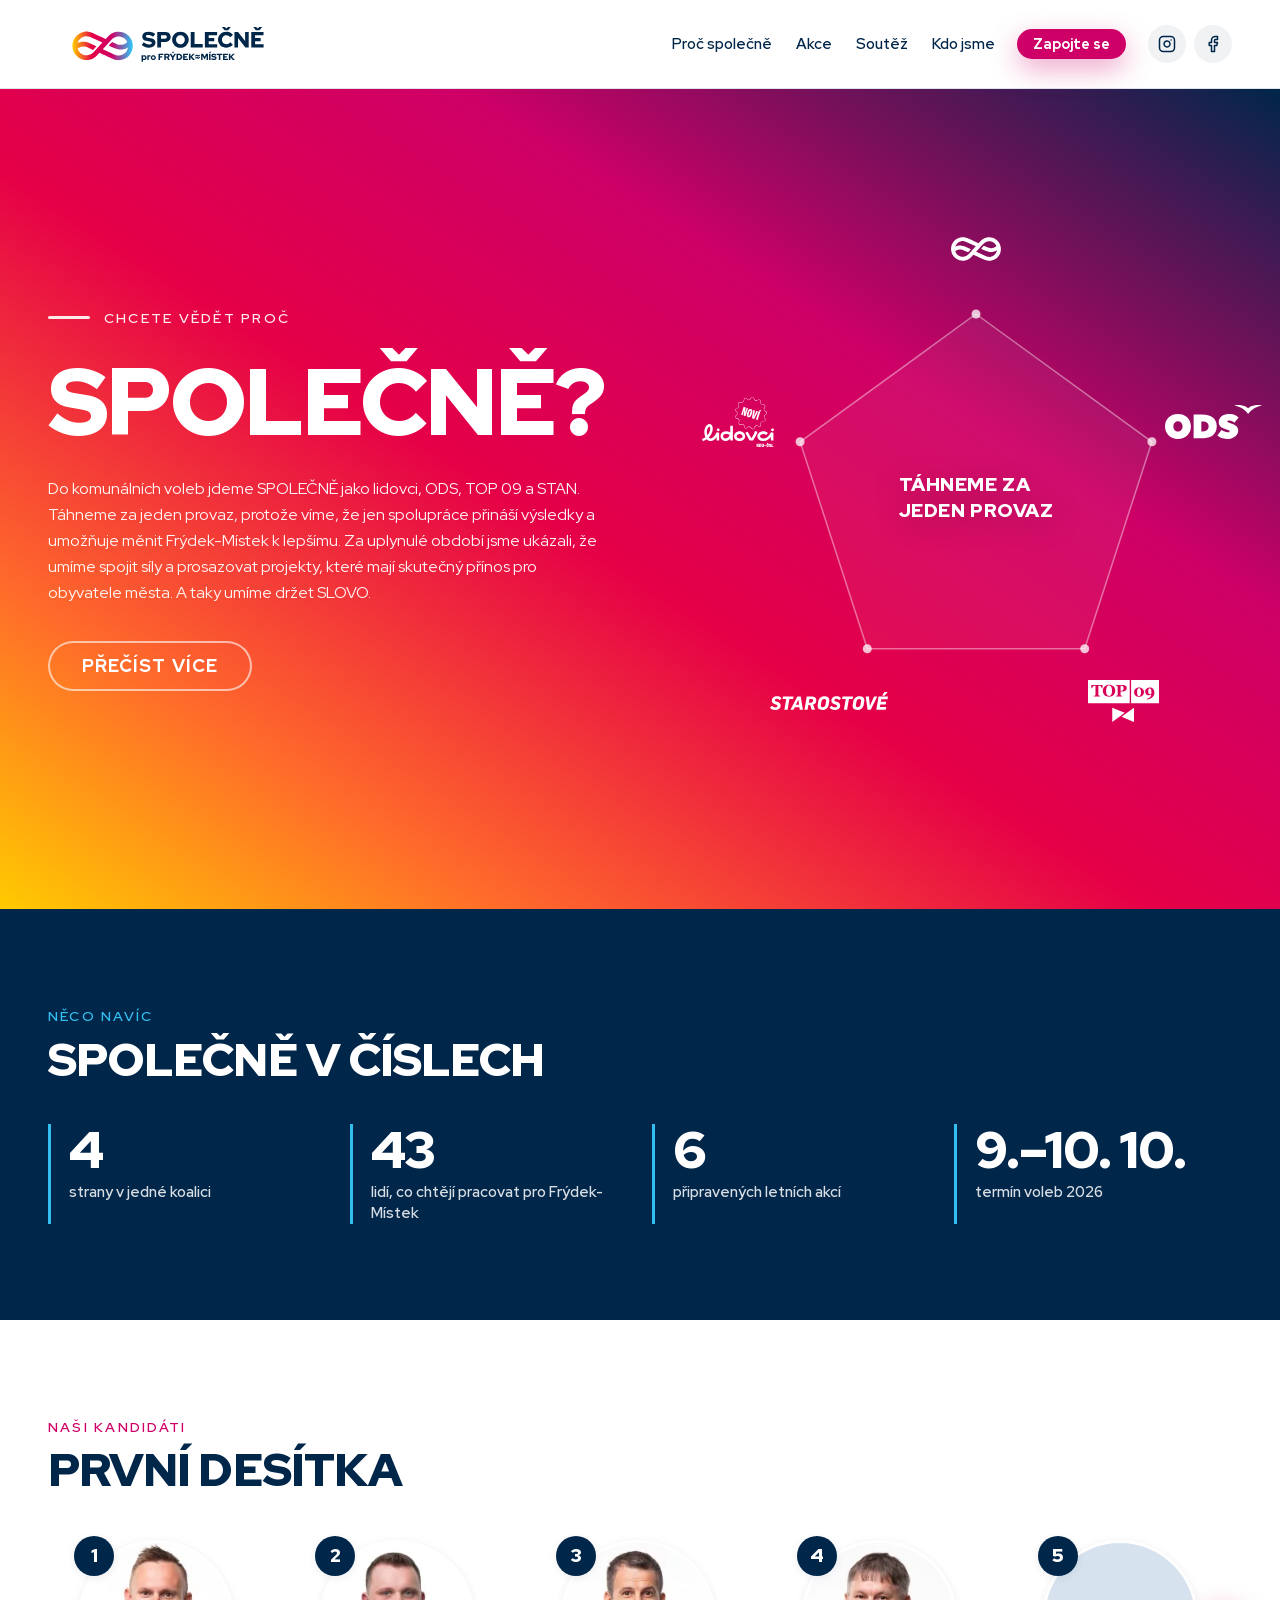
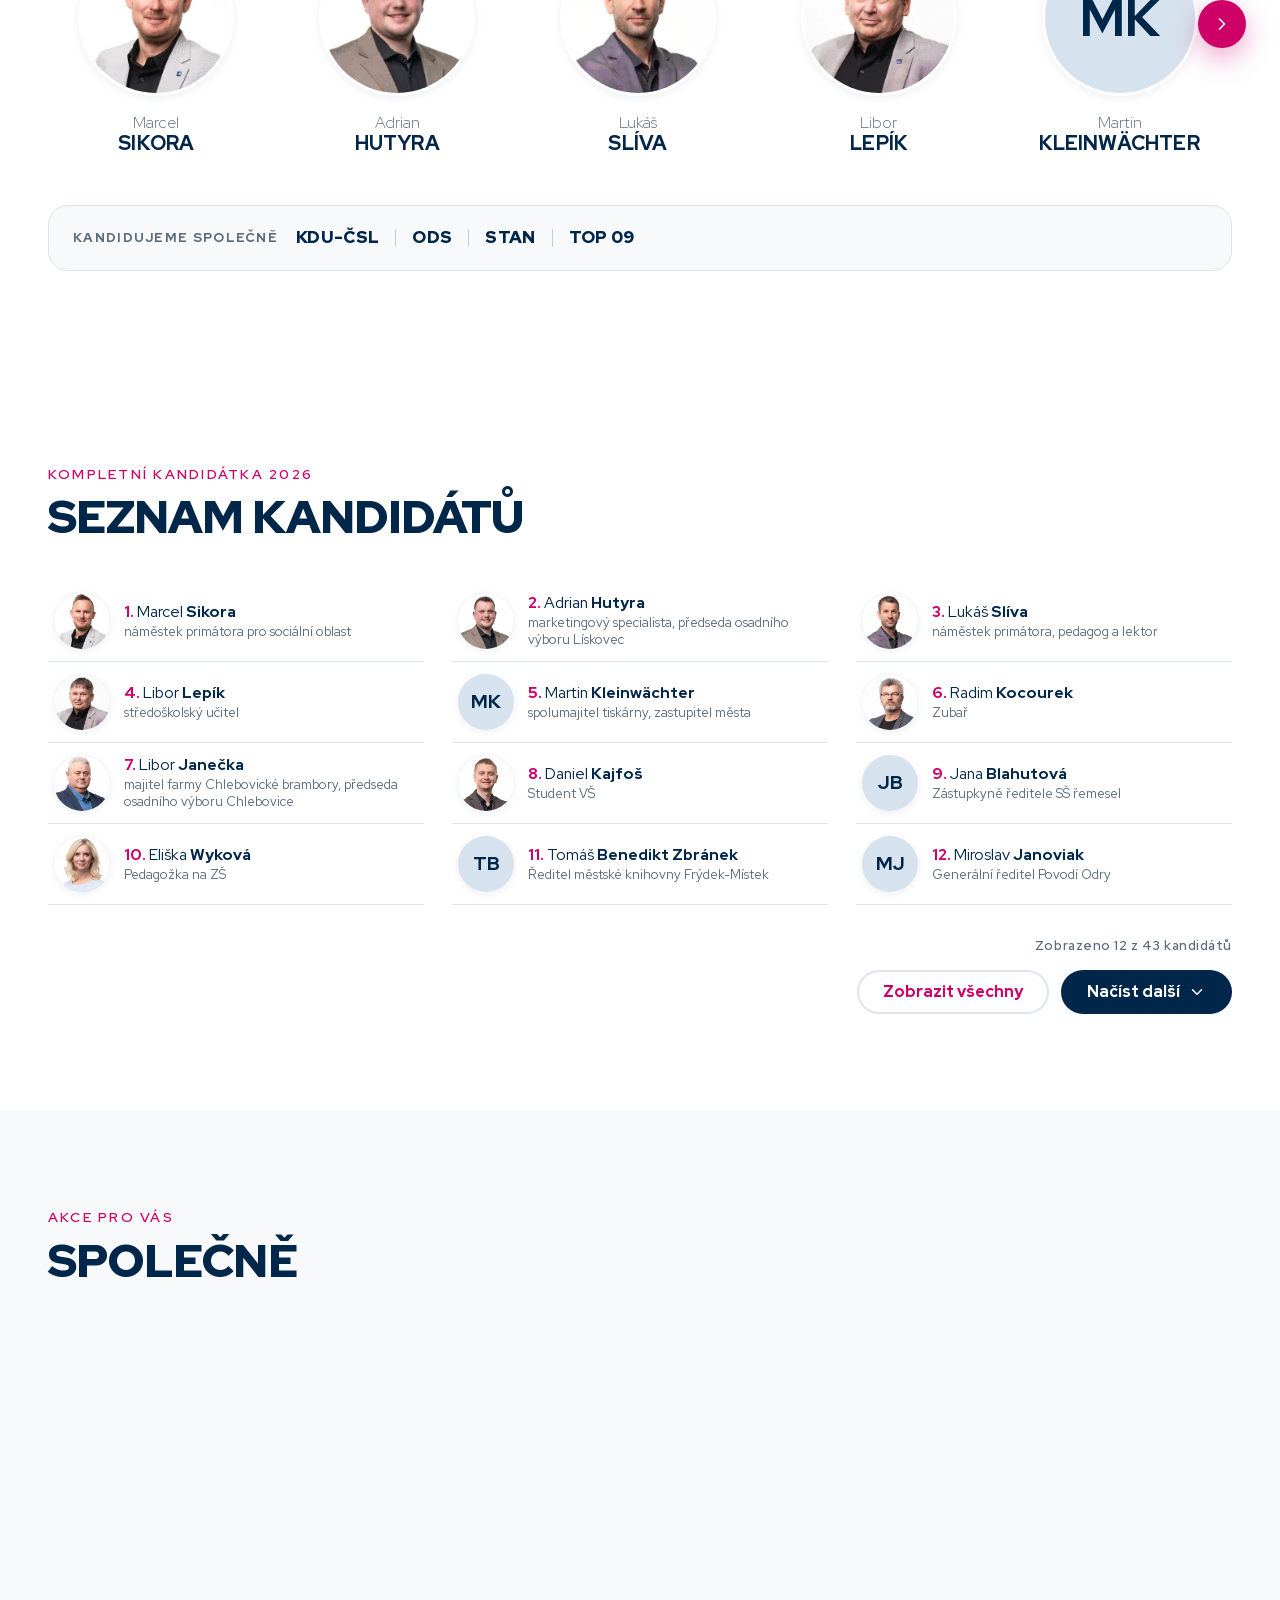
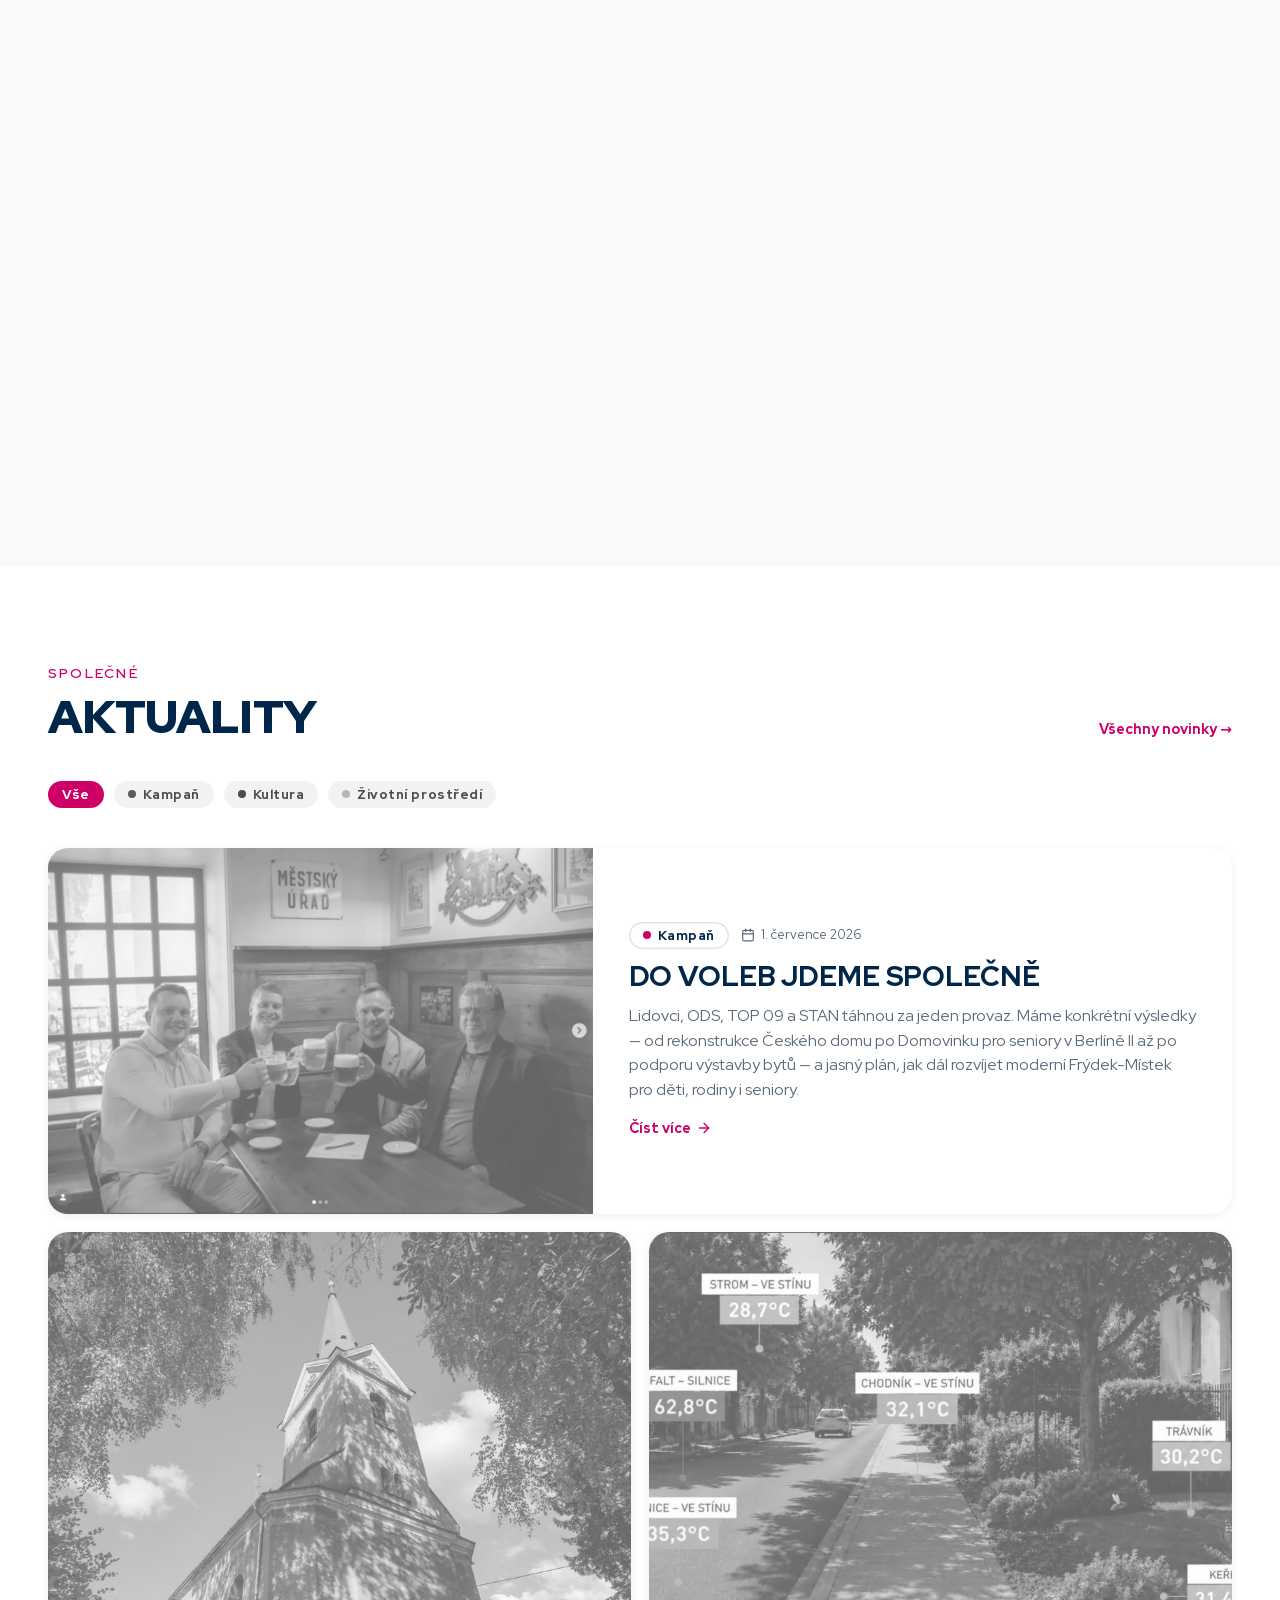
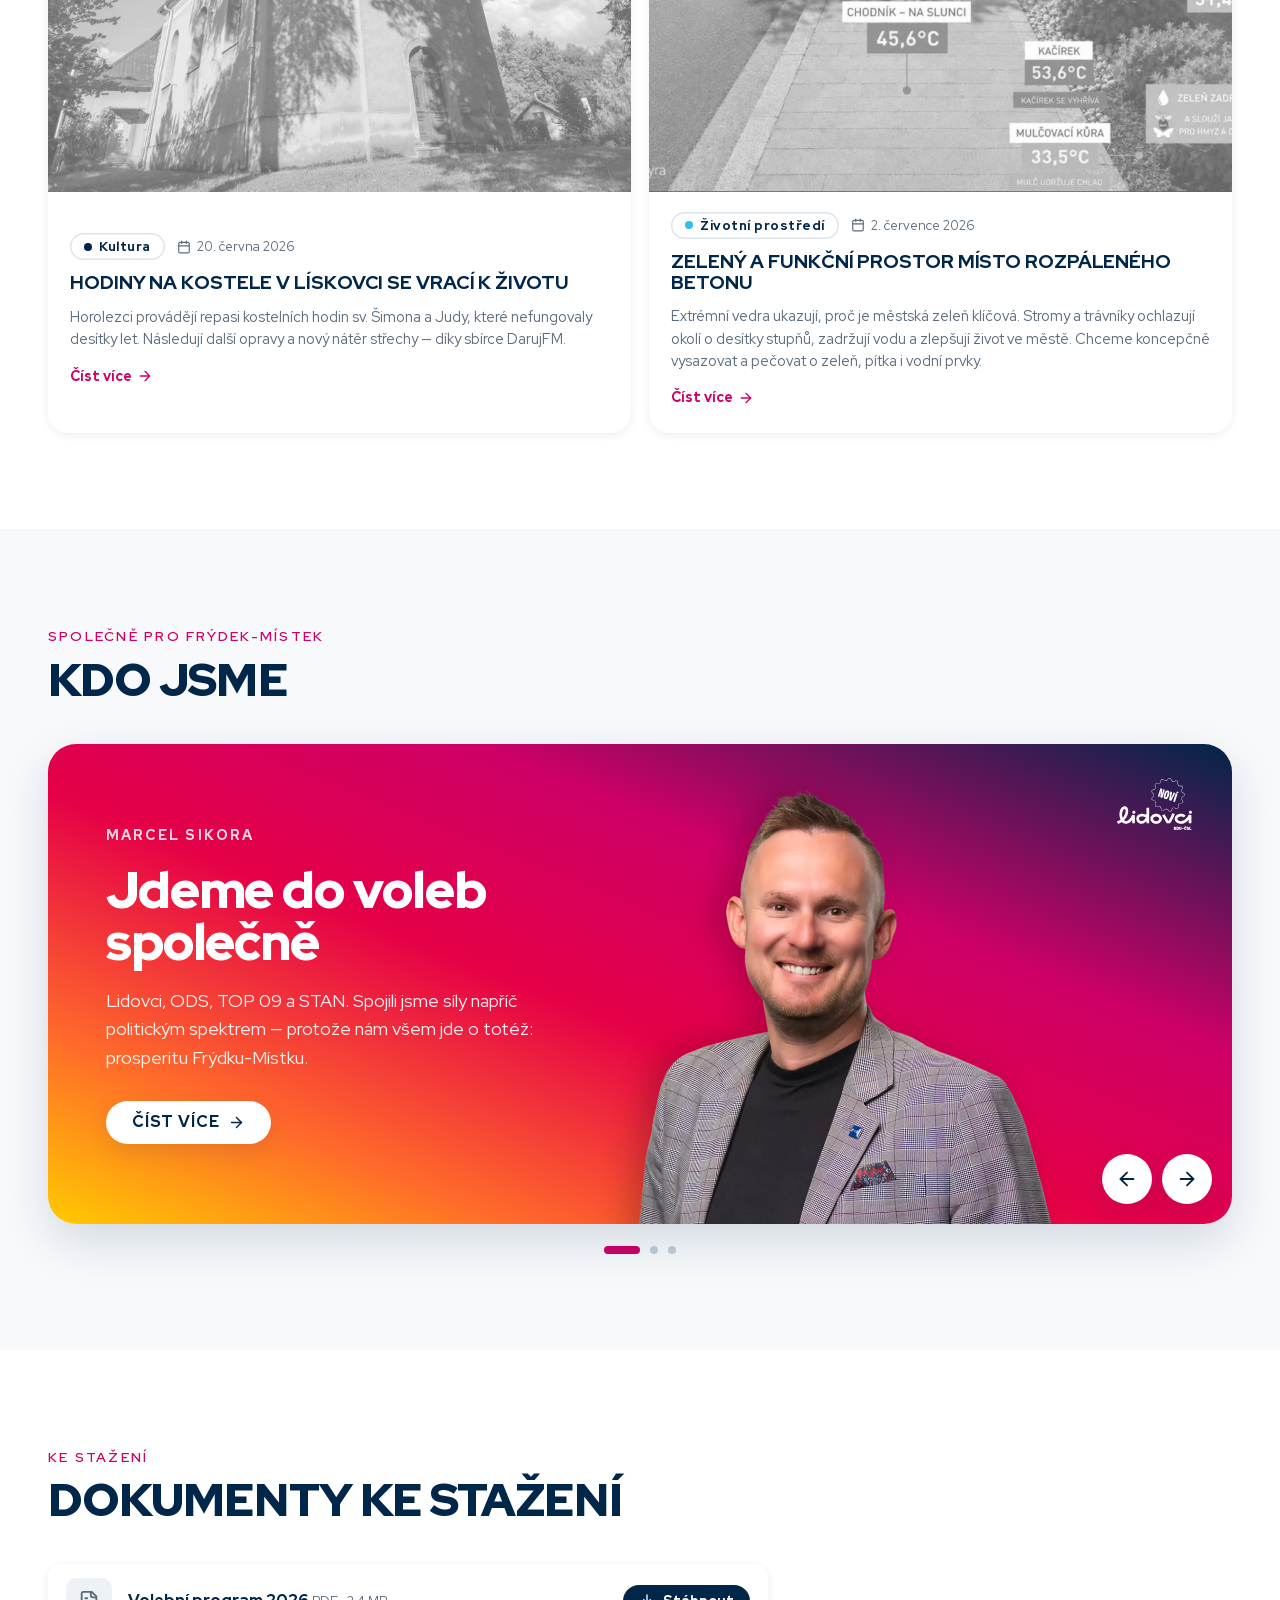
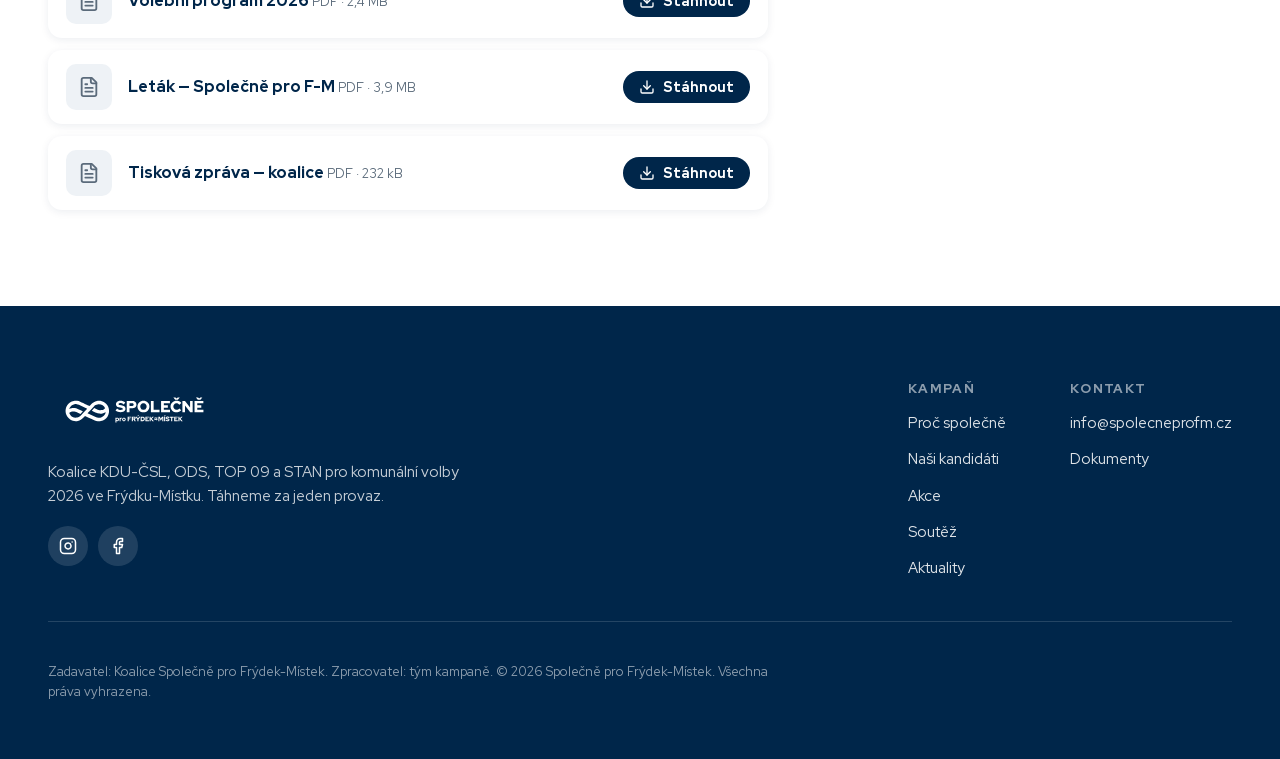
==== commit 2ea14471: "Kdo jsme slider: rebuild as one sliding panel (fix split transition) The slider was two side-by-side" ====
--- a/index.html
+++ b/index.html
@@ -782,42 +782,36 @@
     </div>
     <div class="proc" data-proc>
       <div class="proc__frame">
-        <div class="proc__text-col">
-          <div class="proc__track" data-proc-track-text>
-          <div class="proc__text-slide">
-            <span class="proc__eyebrow">Marcel Sikora</span>
-            <h3 class="proc__title">Jdeme do voleb společně</h3>
-            <p class="proc__desc">Lidovci, ODS, TOP 09 a STAN. Spojili jsme síly napříč politickým spektrem — protože nám všem jde o totéž: prosperitu Frýdku-Místku.</p>
-            <div class="proc__cta"><a class="btn btn--md btn--onBrand btn--uppercase" href="https://www.instagram.com/spolecneprofm" target="_blank" rel="noopener">Číst více <svg width="17" height="17" viewBox="0 0 24 24" fill="none" stroke="currentColor" stroke-width="2" stroke-linecap="round" stroke-linejoin="round" aria-hidden="true"><path d="M5 12h14"/><path d="m12 5 7 7-7 7"/></svg></a></div>
-          </div>
-          <div class="proc__text-slide">
-            <span class="proc__eyebrow">Adrian Hutyra</span>
-            <h3 class="proc__title">Investice, které dávají smysl</h3>
-            <p class="proc__desc">Chci podpořit výstavbu nových bytů, přilákat nové investory a hospodařit s městskými penězi odpovědně. Každá koruna by měla přinášet užitek občanům.</p>
-            <div class="proc__cta"><a class="btn btn--md btn--onBrand btn--uppercase" href="https://www.instagram.com/spolecneprofm" target="_blank" rel="noopener">Číst více <svg width="17" height="17" viewBox="0 0 24 24" fill="none" stroke="currentColor" stroke-width="2" stroke-linecap="round" stroke-linejoin="round" aria-hidden="true"><path d="M5 12h14"/><path d="m12 5 7 7-7 7"/></svg></a></div>
-          </div>
-          <div class="proc__text-slide">
-            <span class="proc__eyebrow">Daniel Kajfoš</span>
-            <h3 class="proc__title">Nová energie pro Frýdek-Místek</h3>
-            <p class="proc__desc">Záleží mi na tom, jakým směrem se bude Frýdek-Místek rozvíjet. Věřím v moderní řešení, zdravý rozum a město, které naslouchá svým občanům.</p>
-            <div class="proc__cta"><a class="btn btn--md btn--onBrand btn--uppercase" href="https://www.instagram.com/spolecneprofm" target="_blank" rel="noopener">Číst více <svg width="17" height="17" viewBox="0 0 24 24" fill="none" stroke="currentColor" stroke-width="2" stroke-linecap="round" stroke-linejoin="round" aria-hidden="true"><path d="M5 12h14"/><path d="m12 5 7 7-7 7"/></svg></a></div>
-          </div>
-          </div>
-        </div>
-        <div class="proc__photo-col">
-          <div class="proc__track" data-proc-track-photo>
-          <div class="proc__photo-slide">
+        <div class="proc__track" data-proc-track>
+          <div class="proc__slide">
             <img class="proc__bust" src="assets/photos/Slider-Sikora.webp" alt="Marcel Sikora" loading="lazy" decoding="async" width="1185" height="900">
+            <div class="proc__text">
+              <span class="proc__eyebrow">Marcel Sikora</span>
+              <h3 class="proc__title">Jdeme do voleb společně</h3>
+              <p class="proc__desc">Lidovci, ODS, TOP 09 a STAN. Spojili jsme síly napříč politickým spektrem — protože nám všem jde o totéž: prosperitu Frýdku-Místku.</p>
+              <div class="proc__cta"><a class="btn btn--md btn--onBrand btn--uppercase" href="https://www.instagram.com/spolecneprofm" target="_blank" rel="noopener">Číst více <svg width="17" height="17" viewBox="0 0 24 24" fill="none" stroke="currentColor" stroke-width="2" stroke-linecap="round" stroke-linejoin="round" aria-hidden="true"><path d="M5 12h14"/><path d="m12 5 7 7-7 7"/></svg></a></div>
+            </div>
             <div class="proc__party"><img class="proc__party-logo" src="assets/img/party-kdu.svg" alt="KDU-ČSL" style="height:52px"></div>
           </div>
-          <div class="proc__photo-slide">
+          <div class="proc__slide">
             <img class="proc__bust" src="assets/photos/Slider-Hutyra.webp" alt="Adrian Hutyra" loading="lazy" decoding="async" width="1185" height="900">
+            <div class="proc__text">
+              <span class="proc__eyebrow">Adrian Hutyra</span>
+              <h3 class="proc__title">Investice, které dávají smysl</h3>
+              <p class="proc__desc">Chci podpořit výstavbu nových bytů, přilákat nové investory a hospodařit s městskými penězi odpovědně. Každá koruna by měla přinášet užitek občanům.</p>
+              <div class="proc__cta"><a class="btn btn--md btn--onBrand btn--uppercase" href="https://www.instagram.com/spolecneprofm" target="_blank" rel="noopener">Číst více <svg width="17" height="17" viewBox="0 0 24 24" fill="none" stroke="currentColor" stroke-width="2" stroke-linecap="round" stroke-linejoin="round" aria-hidden="true"><path d="M5 12h14"/><path d="m12 5 7 7-7 7"/></svg></a></div>
+            </div>
             <div class="proc__party"><img class="proc__party-logo" src="assets/img/party-ods.svg" alt="ODS" style="height:38px"></div>
           </div>
-          <div class="proc__photo-slide">
+          <div class="proc__slide">
             <img class="proc__bust" src="assets/photos/Slider-Kajfos.webp" alt="Daniel Kajfoš" loading="lazy" decoding="async" width="1185" height="900">
+            <div class="proc__text">
+              <span class="proc__eyebrow">Daniel Kajfoš</span>
+              <h3 class="proc__title">Nová energie pro Frýdek-Místek</h3>
+              <p class="proc__desc">Záleží mi na tom, jakým směrem se bude Frýdek-Místek rozvíjet. Věřím v moderní řešení, zdravý rozum a město, které naslouchá svým občanům.</p>
+              <div class="proc__cta"><a class="btn btn--md btn--onBrand btn--uppercase" href="https://www.instagram.com/spolecneprofm" target="_blank" rel="noopener">Číst více <svg width="17" height="17" viewBox="0 0 24 24" fill="none" stroke="currentColor" stroke-width="2" stroke-linecap="round" stroke-linejoin="round" aria-hidden="true"><path d="M5 12h14"/><path d="m12 5 7 7-7 7"/></svg></a></div>
+            </div>
             <div class="proc__party"><img class="proc__party-logo" src="assets/img/party-stan.svg" alt="STAN" style="height:22px"></div>
-          </div>
           </div>
         </div>
         <button class="proc__nav proc__nav--prev" type="button" data-proc-prev aria-label="Předchozí"><svg width="22" height="22" viewBox="0 0 24 24" fill="none" stroke="currentColor" stroke-width="2" stroke-linecap="round" stroke-linejoin="round" aria-hidden="true"><path d="M19 12H5"/><path d="m12 19-7-7 7-7"/></svg></button>
--- a/css/styles.css
+++ b/css/styles.css
@@ -331,12 +331,12 @@
   box-shadow:var(--shadow-sm);
 }
 .cand-row__avatar img { width:100%; height:100%; border-radius:50%; object-fit:cover; }
-.cand-row__body { min-width:0; line-height:1.2; }
-.cand-row__name { display:block; font-size:15.5px; color:var(--c-navy); white-space:nowrap; overflow:hidden; text-overflow:ellipsis; }
+.cand-row__body { min-width:0; line-height:1.3; }
+.cand-row__name { display:block; font-size:15.5px; color:var(--c-navy); overflow-wrap:break-word; }
 .cand-row__rank { font-weight:800; color:var(--accent); }
 .cand-row__given { font-weight:400; }
 .cand-row__surname { font-weight:800; }
-.cand-row__role { display:block; font-size:13px; color:var(--ink-muted); margin-top:2px; white-space:nowrap; overflow:hidden; text-overflow:ellipsis; }
+.cand-row__role { display:block; font-size:13px; color:var(--ink-muted); margin-top:2px; overflow-wrap:break-word; }
 .cand-table-foot { display:flex; flex-direction:column; align-items:flex-end; gap:14px; margin-top:30px; }
 .cand-count { font-size:13px; font-weight:600; letter-spacing:.04em; color:var(--ink-muted); }
 .cand-actions { display:flex; gap:12px; flex-wrap:wrap; justify-content:flex-end; }
@@ -440,28 +440,19 @@
 .proc { }
 .proc__frame {
   position:relative; border-radius:var(--r-xl); overflow:hidden; box-shadow:var(--shadow-lg);
-  display:grid; grid-template-columns:1fr 42%; min-height:480px; background:var(--grad-brand);
-}
-.proc__text-col { position:relative; overflow:hidden; }
-.proc__text-col .proc__track { position:relative; z-index:2; }
-.proc__track {
-  display:flex; height:100%; transition:transform .5s var(--ease-out);
-}
-.proc__text-slide {
-  flex:0 0 100%; display:flex; flex-direction:column; justify-content:center; gap:18px;
-  padding:clamp(36px,4.5vw,68px);
+  min-height:480px; background:var(--grad-brand);
+}
+.proc__track { display:flex; transition:transform .6s var(--ease-out); }
+.proc__slide { position:relative; flex:0 0 100%; min-height:480px; overflow:hidden; }
+.proc__text {
+  position:relative; z-index:2; display:flex; flex-direction:column; justify-content:center; gap:18px;
+  max-width:560px; min-height:480px; padding:clamp(36px,4.5vw,68px);
 }
 .proc__eyebrow { font-weight:700; font-size:14px; letter-spacing:.16em; text-transform:uppercase; color:rgba(255,255,255,.85); }
 .proc__title { margin:0; font-weight:900; font-size:clamp(32px,4vw,52px); line-height:1.02; letter-spacing:-.02em; color:#fff; max-width:520px; }
 .proc__desc { margin:0; font-size:clamp(16px,1.4vw,18px); line-height:1.6; color:rgba(255,255,255,.92); max-width:460px; }
 .proc__cta { margin-top:10px; }
-.proc__photo-col { position:relative; overflow:hidden; }
-.proc__photo-slide { position:relative; flex:0 0 100%; height:100%; }
-.proc__bust { position:absolute; bottom:0; left:50%; transform:translateX(-50%); height:90%; width:auto; max-width:none; object-fit:contain; object-position:bottom; }
-.proc__initials-wrap { position:absolute; inset:0; display:flex; flex-direction:column; align-items:center; justify-content:center; gap:16px; padding:20px; }
-.proc__initials { width:168px; height:168px; border-radius:50%; background:#fff; display:inline-flex; align-items:center; justify-content:center; flex:none; box-shadow:var(--shadow-md); }
-.proc__initials span { font-weight:900; font-size:60px; color:var(--c-navy); letter-spacing:.02em; }
-.proc__person { font-weight:800; font-size:18px; color:#fff; text-align:center; text-shadow:0 1px 3px rgba(0,0,0,.2); }
+.proc__bust { position:absolute; bottom:0; left:66%; transform:translateX(-50%); height:96%; width:auto; max-width:none; object-fit:contain; object-position:bottom; z-index:1; pointer-events:none; }
 .proc__party { position:absolute; top:34px; right:40px; z-index:3; display:inline-flex; align-items:center; }
 .proc__party-logo { width:auto; max-width:160px; object-fit:contain; display:block; filter:brightness(0) invert(1); }
 .proc__nav { position:absolute; bottom:20px; width:50px; height:50px; border-radius:50%; border:none; cursor:pointer; background:#fff; color:var(--c-navy); display:flex; align-items:center; justify-content:center; box-shadow:var(--shadow-md); z-index:3; transition:filter .14s var(--ease-out); }
@@ -526,11 +517,6 @@
   .stats-grid { grid-template-columns:repeat(2,1fr); gap:32px 24px; }
   .cardslider { grid-auto-columns:calc((100% - 2 * 24px) / 3); }
   .cand-table { grid-template-columns:repeat(2,1fr); }
-  .proc__frame { grid-template-columns:1fr; }
-  .proc__photo-col { min-height:300px; }
-  .proc__nav { bottom:auto; top:16px; background:rgba(255,255,255,.92); }
-  .proc__nav--prev { right:74px; }
-  .proc__nav--next { right:16px; }
 }
 @media (max-width:760px) {
   :root { --gutter:24px; }
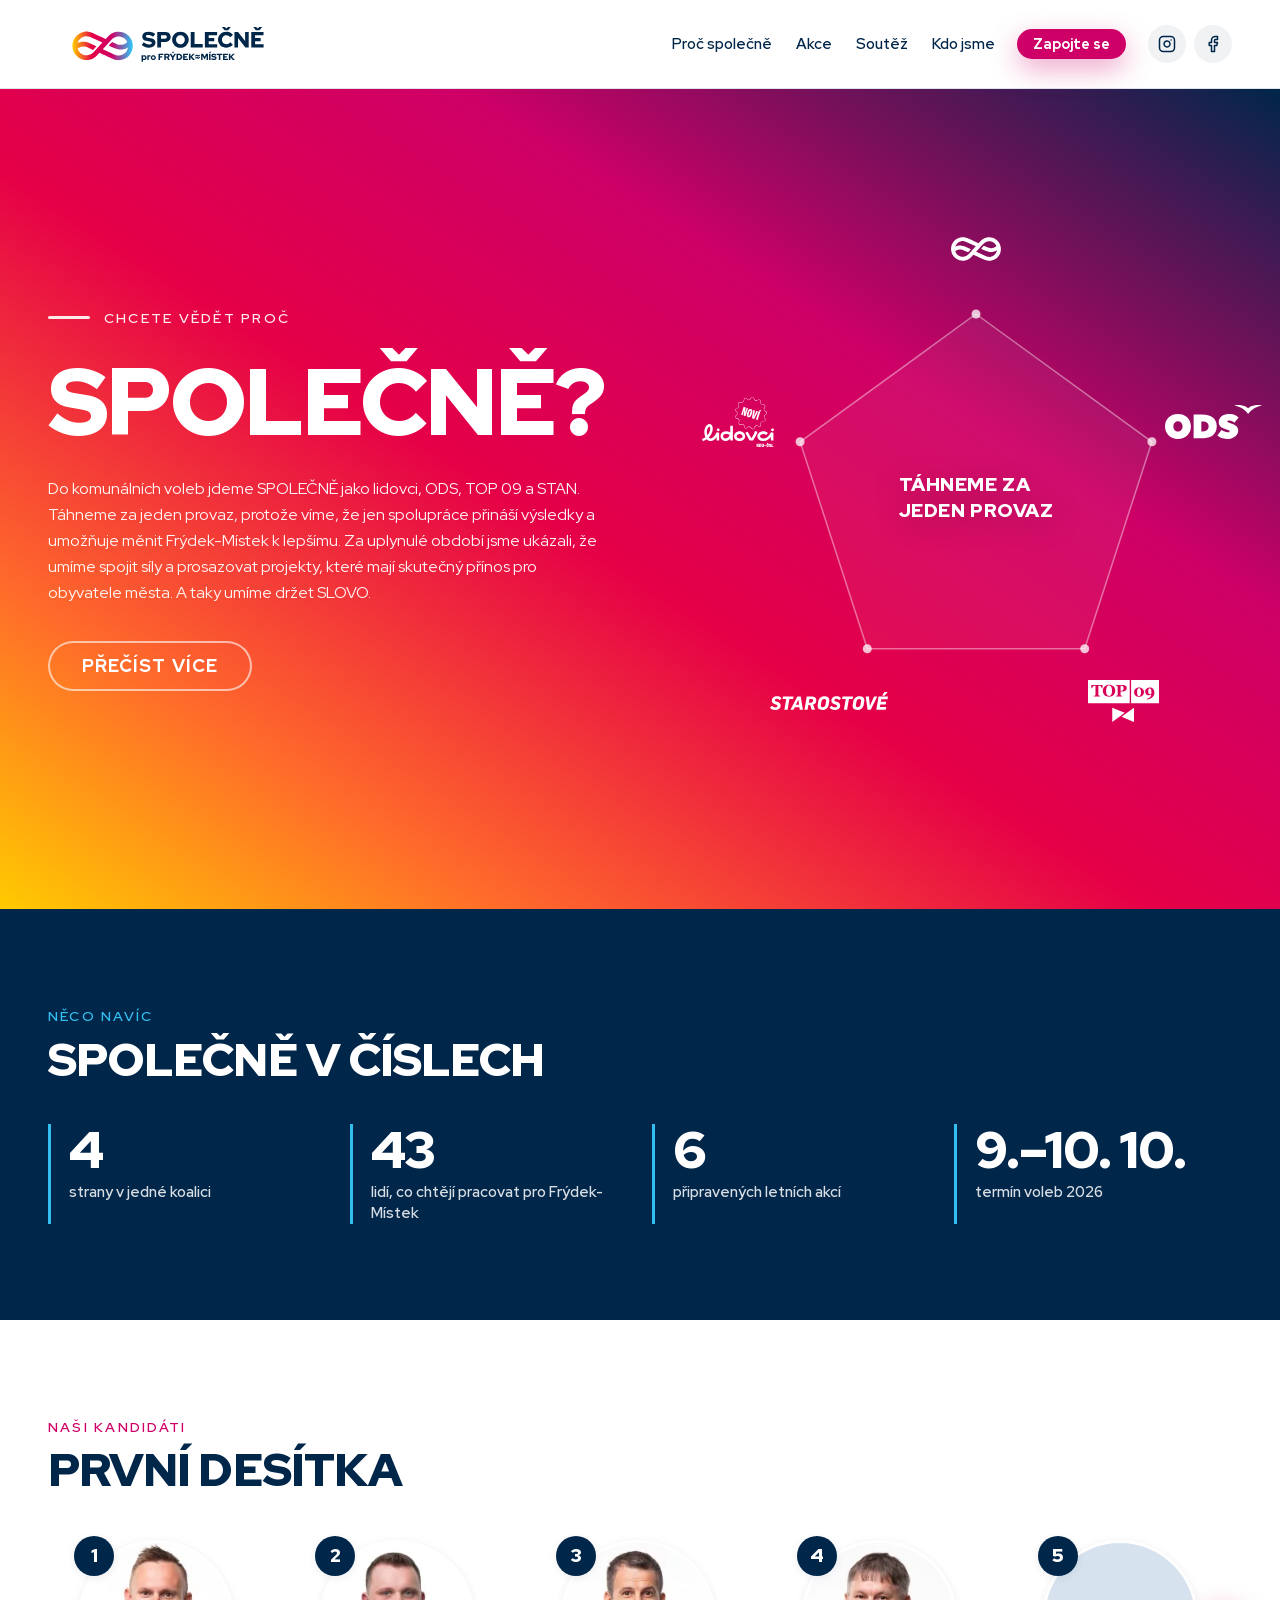
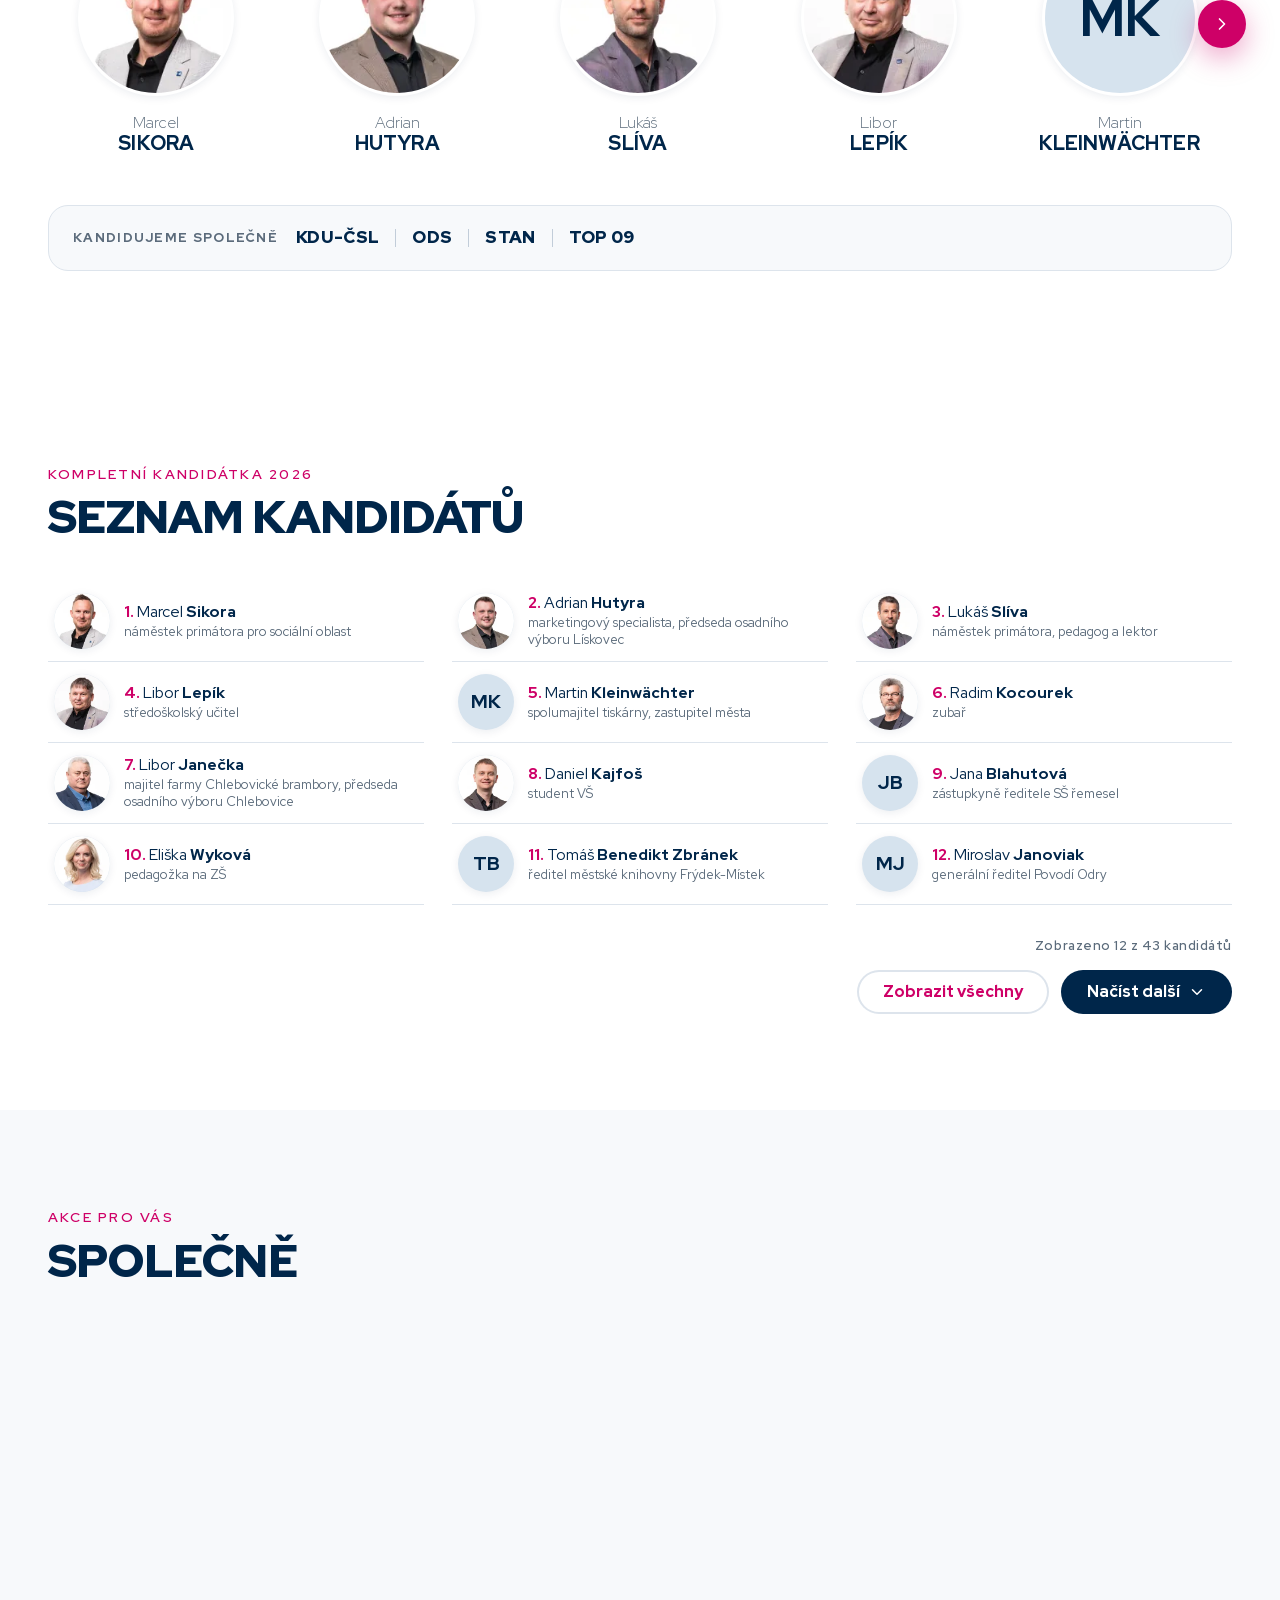
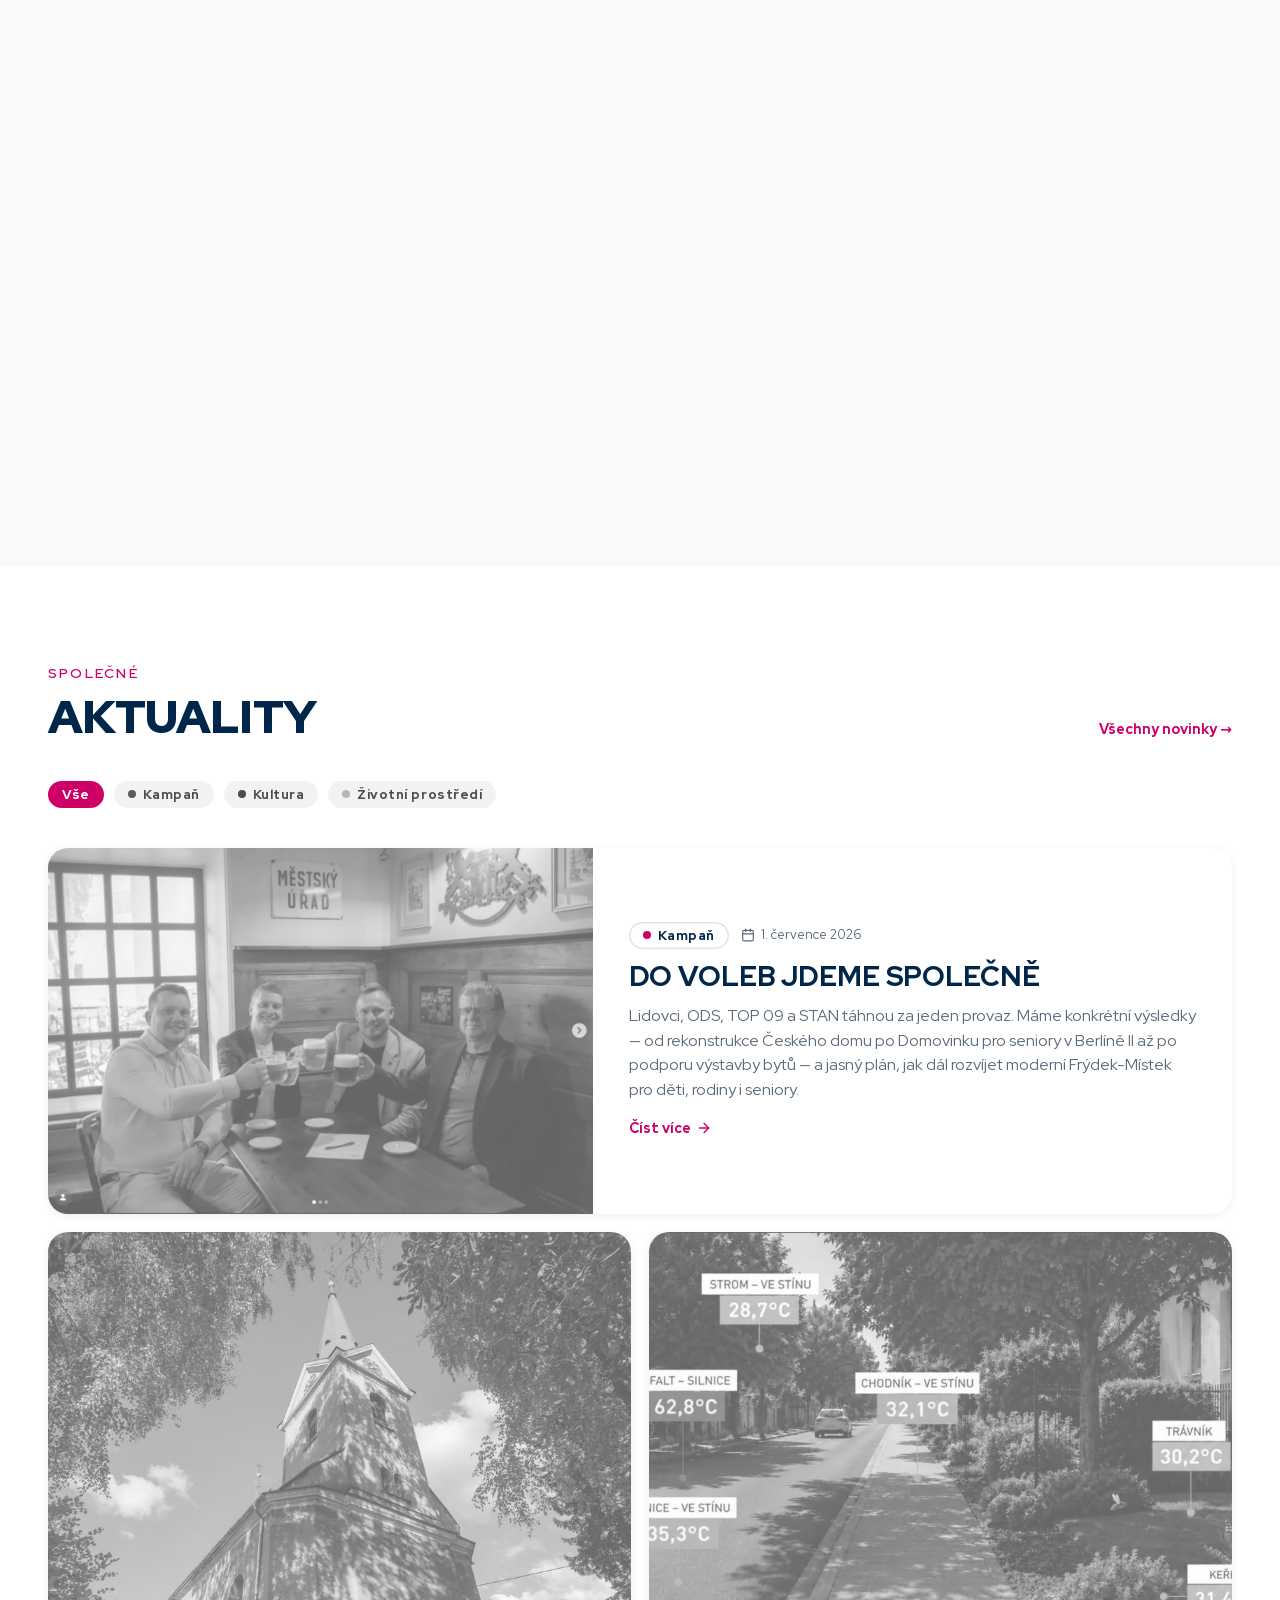
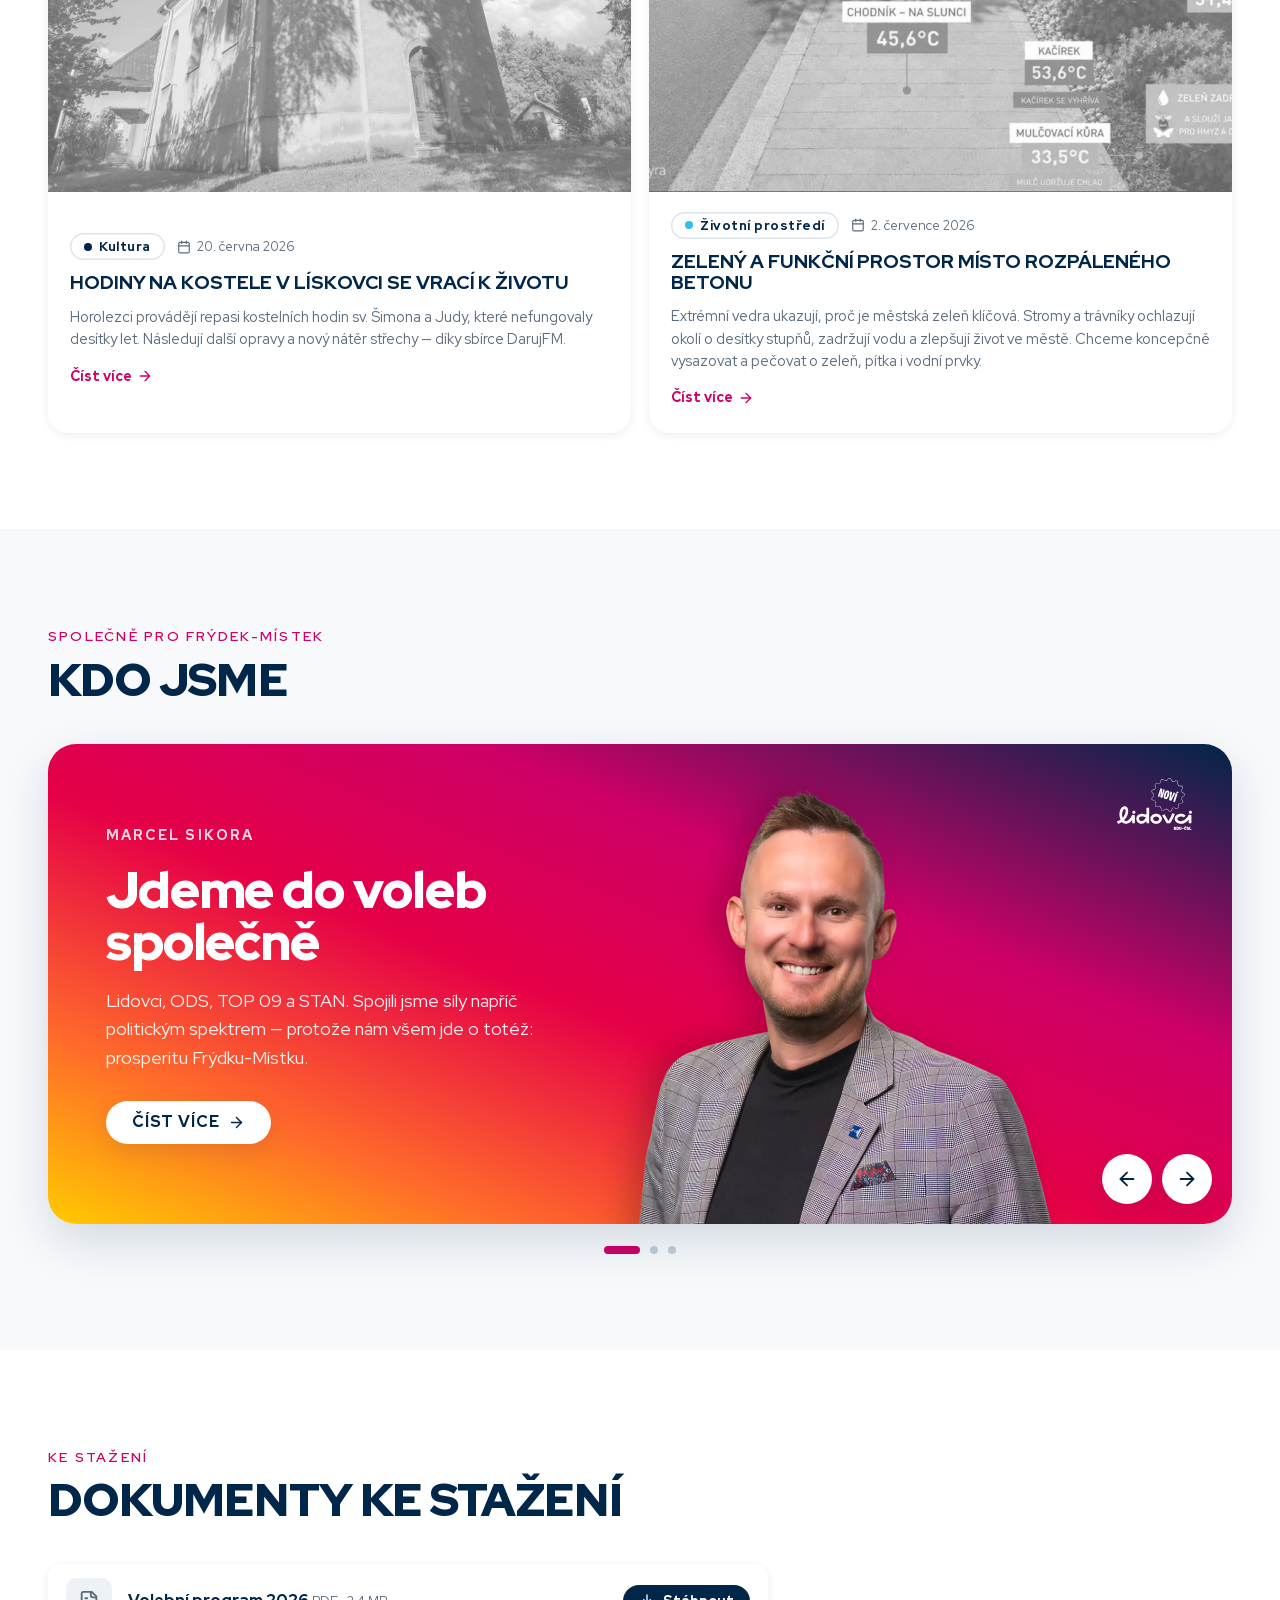
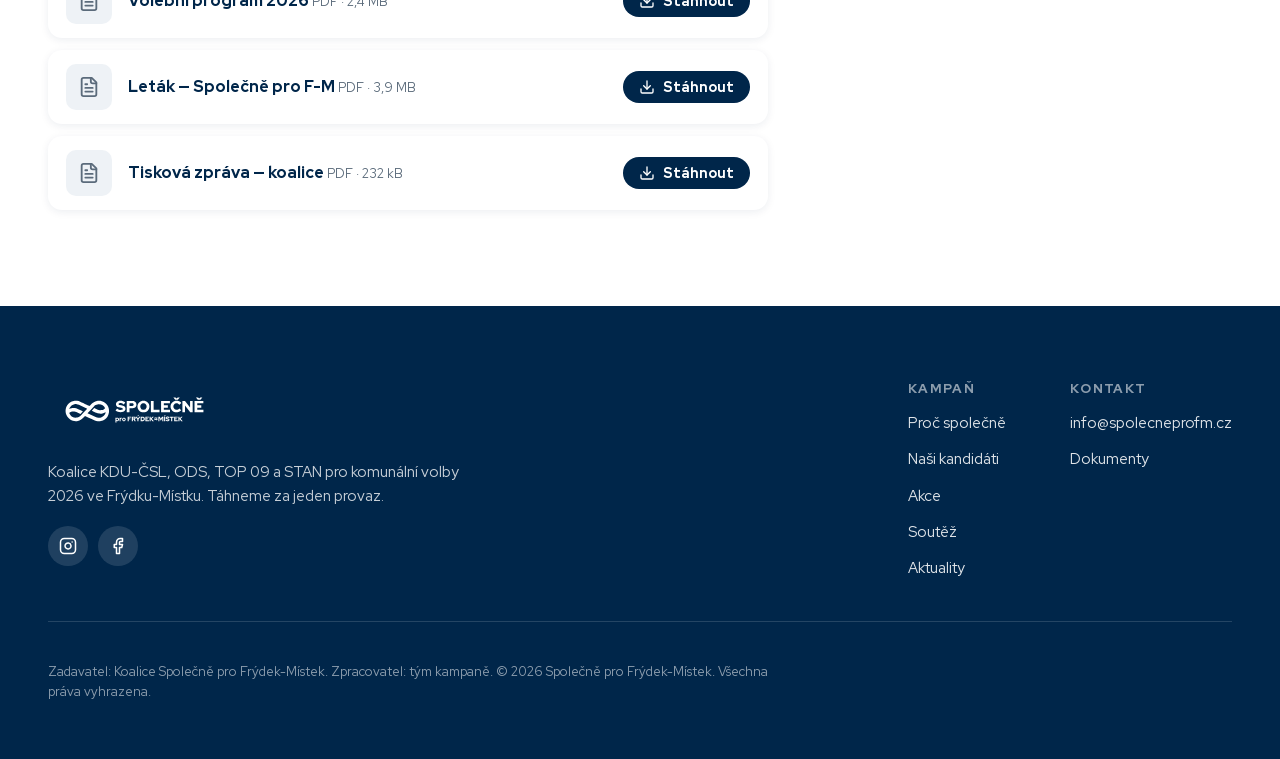
==== commit cd451a35: "Candidate list: lowercase role first letters; set Šrubař role to hostinský - Lowercase the initial l" ====
--- a/index.html
+++ b/index.html
@@ -132,7 +132,7 @@
     </div>
 
     <div class="orbit hp-orbit" aria-hidden="true">
-      <div class="orbit__ring" data-orbit-ring style="transition:transform 3s cubic-bezier(.2,.7,.3,1)">
+      <div class="orbit__ring" data-orbit-ring>
         <svg viewBox="0 0 600 600" width="600" height="600">
           <polygon points="300,115 475.9,242.8 408.7,449.7 191.3,449.7 124.1,242.8" fill="rgba(255,255,255,.05)" stroke="rgba(255,255,255,.42)" stroke-width="1.5"></polygon>
           <circle cx="300" cy="115" r="4.5" fill="rgba(255,255,255,.75)"></circle>
@@ -343,7 +343,7 @@
           <span class="cand-row__avatar"><img src="assets/photos/candidates/Radim_Kocourek.webp" alt="Radim Kocourek" loading="lazy" decoding="async" width="56" height="56"></span>
           <span class="cand-row__body">
             <span class="cand-row__name"><span class="cand-row__rank">6.</span> <span class="cand-row__given">Radim</span> <span class="cand-row__surname">Kocourek</span></span>
-            <span class="cand-row__role">Zubař</span>
+            <span class="cand-row__role">zubař</span>
           </span>
         </div>
         <div class="cand-row" data-index="6">
@@ -357,49 +357,49 @@
           <span class="cand-row__avatar"><img src="assets/photos/candidates/Daniel_Kajfos.webp" alt="Daniel Kajfoš" loading="lazy" decoding="async" width="56" height="56"></span>
           <span class="cand-row__body">
             <span class="cand-row__name"><span class="cand-row__rank">8.</span> <span class="cand-row__given">Daniel</span> <span class="cand-row__surname">Kajfoš</span></span>
-            <span class="cand-row__role">Student VŠ</span>
+            <span class="cand-row__role">student VŠ</span>
           </span>
         </div>
         <div class="cand-row" data-index="8">
           <span class="cand-row__avatar">JB</span>
           <span class="cand-row__body">
             <span class="cand-row__name"><span class="cand-row__rank">9.</span> <span class="cand-row__given">Jana</span> <span class="cand-row__surname">Blahutová</span></span>
-            <span class="cand-row__role">Zástupkyně ředitele SŠ řemesel</span>
+            <span class="cand-row__role">zástupkyně ředitele SŠ řemesel</span>
           </span>
         </div>
         <div class="cand-row" data-index="9">
           <span class="cand-row__avatar"><img src="assets/photos/candidates/Eliska_Wykova.webp" alt="Eliška Wyková" loading="lazy" decoding="async" width="56" height="56"></span>
           <span class="cand-row__body">
             <span class="cand-row__name"><span class="cand-row__rank">10.</span> <span class="cand-row__given">Eliška</span> <span class="cand-row__surname">Wyková</span></span>
-            <span class="cand-row__role">Pedagožka na ZŠ</span>
+            <span class="cand-row__role">pedagožka na ZŠ</span>
           </span>
         </div>
         <div class="cand-row" data-index="10">
           <span class="cand-row__avatar">TB</span>
           <span class="cand-row__body">
             <span class="cand-row__name"><span class="cand-row__rank">11.</span> <span class="cand-row__given">Tomáš</span> <span class="cand-row__surname">Benedikt Zbránek</span></span>
-            <span class="cand-row__role">Ředitel městské knihovny Frýdek-Místek</span>
+            <span class="cand-row__role">ředitel městské knihovny Frýdek-Místek</span>
           </span>
         </div>
         <div class="cand-row" data-index="11">
           <span class="cand-row__avatar">MJ</span>
           <span class="cand-row__body">
             <span class="cand-row__name"><span class="cand-row__rank">12.</span> <span class="cand-row__given">Miroslav</span> <span class="cand-row__surname">Janoviak</span></span>
-            <span class="cand-row__role">Generální ředitel Povodí Odry</span>
+            <span class="cand-row__role">generální ředitel Povodí Odry</span>
           </span>
         </div>
         <div class="cand-row" data-index="12">
           <span class="cand-row__avatar"><img src="assets/photos/candidates/Libor_Koval.webp" alt="Libor Koval" loading="lazy" decoding="async" width="56" height="56"></span>
           <span class="cand-row__body">
             <span class="cand-row__name"><span class="cand-row__rank">13.</span> <span class="cand-row__given">Libor</span> <span class="cand-row__surname">Koval</span></span>
-            <span class="cand-row__role">Chemik</span>
+            <span class="cand-row__role">chemik</span>
           </span>
         </div>
         <div class="cand-row" data-index="13">
           <span class="cand-row__avatar">VR</span>
           <span class="cand-row__body">
             <span class="cand-row__name"><span class="cand-row__rank">14.</span> <span class="cand-row__given">Vojtěch</span> <span class="cand-row__surname">Rumian</span></span>
-            <span class="cand-row__role">Pedagog na ZŠ, člen Kulturní komise</span>
+            <span class="cand-row__role">pedagog na ZŠ, člen Kulturní komise</span>
           </span>
         </div>
         <div class="cand-row" data-index="14">
@@ -434,7 +434,7 @@
           <span class="cand-row__avatar">JC</span>
           <span class="cand-row__body">
             <span class="cand-row__name"><span class="cand-row__rank">19.</span> <span class="cand-row__given">Jan</span> <span class="cand-row__surname">Caletka</span></span>
-            <span class="cand-row__role">Důchodce, bývalý učitel</span>
+            <span class="cand-row__role">důchodce, bývalý učitel</span>
           </span>
         </div>
         <div class="cand-row" data-index="19">
@@ -455,7 +455,7 @@
           <span class="cand-row__avatar">PM</span>
           <span class="cand-row__body">
             <span class="cand-row__name"><span class="cand-row__rank">22.</span> <span class="cand-row__given">Pavel</span> <span class="cand-row__surname">Mlýnek</span></span>
-            <span class="cand-row__role">Obchodní manažer, zastupitel Moravskoslezského kraje</span>
+            <span class="cand-row__role">obchodní manažer, zastupitel Moravskoslezského kraje</span>
           </span>
         </div>
         <div class="cand-row" data-index="22">
@@ -483,7 +483,7 @@
           <span class="cand-row__avatar">VD</span>
           <span class="cand-row__body">
             <span class="cand-row__name"><span class="cand-row__rank">26.</span> <span class="cand-row__given">Vít</span> <span class="cand-row__surname">Daněk</span></span>
-            <span class="cand-row__role">Student VŠ</span>
+            <span class="cand-row__role">student VŠ</span>
           </span>
         </div>
         <div class="cand-row" data-index="26">
@@ -497,7 +497,7 @@
           <span class="cand-row__avatar">JŠ</span>
           <span class="cand-row__body">
             <span class="cand-row__name"><span class="cand-row__rank">28.</span> <span class="cand-row__given">Jakub</span> <span class="cand-row__surname">Šrubař</span></span>
-            <span class="cand-row__role">majitel Datlovny, lektor čepování piva</span>
+            <span class="cand-row__role">hostinský</span>
           </span>
         </div>
         <div class="cand-row" data-index="28">
@@ -553,7 +553,7 @@
           <span class="cand-row__avatar">TP</span>
           <span class="cand-row__body">
             <span class="cand-row__name"><span class="cand-row__rank">36.</span> <span class="cand-row__given">Tomáš</span> <span class="cand-row__surname">Povala</span></span>
-            <span class="cand-row__role">Bývalý policista</span>
+            <span class="cand-row__role">bývalý policista</span>
           </span>
         </div>
         <div class="cand-row" data-index="36">
--- a/css/styles.css
+++ b/css/styles.css
@@ -240,9 +240,10 @@
 .orbit { position:relative; width:600px; height:600px; flex:none; }
 .orbit__ring { position:absolute; inset:0; will-change:transform; }
 .orbit__ring svg { position:absolute; inset:0; overflow:visible; }
-/* Orbiting party marks — rotate with the ring, kept upright by .hp-spin-fix */
-.hp-orbit-item { will-change:transform; transition:transform .45s cubic-bezier(.2,.7,.3,1); }
-.hp-spin-fix { display:inline-flex; align-items:center; justify-content:center; will-change:transform; transition:transform 3s cubic-bezier(.2,.7,.3,1); }
+/* Orbiting party marks — rotate with the ring, kept upright by .hp-spin-fix.
+   Rotation is smoothed per-frame in JS (initOrbit); no CSS transition here so
+   there is no interrupted-transition ghosting. */
+.hp-spin-fix { display:inline-flex; align-items:center; justify-content:center; will-change:transform; }
 .hp-float { will-change:transform; }
 .hp-orbit-item img, .hp-orbit-item span { transition:transform .3s cubic-bezier(.2,.7,.3,1), filter .3s cubic-bezier(.2,.7,.3,1); }
 .hp-orbit-item span { display:inline-block; }
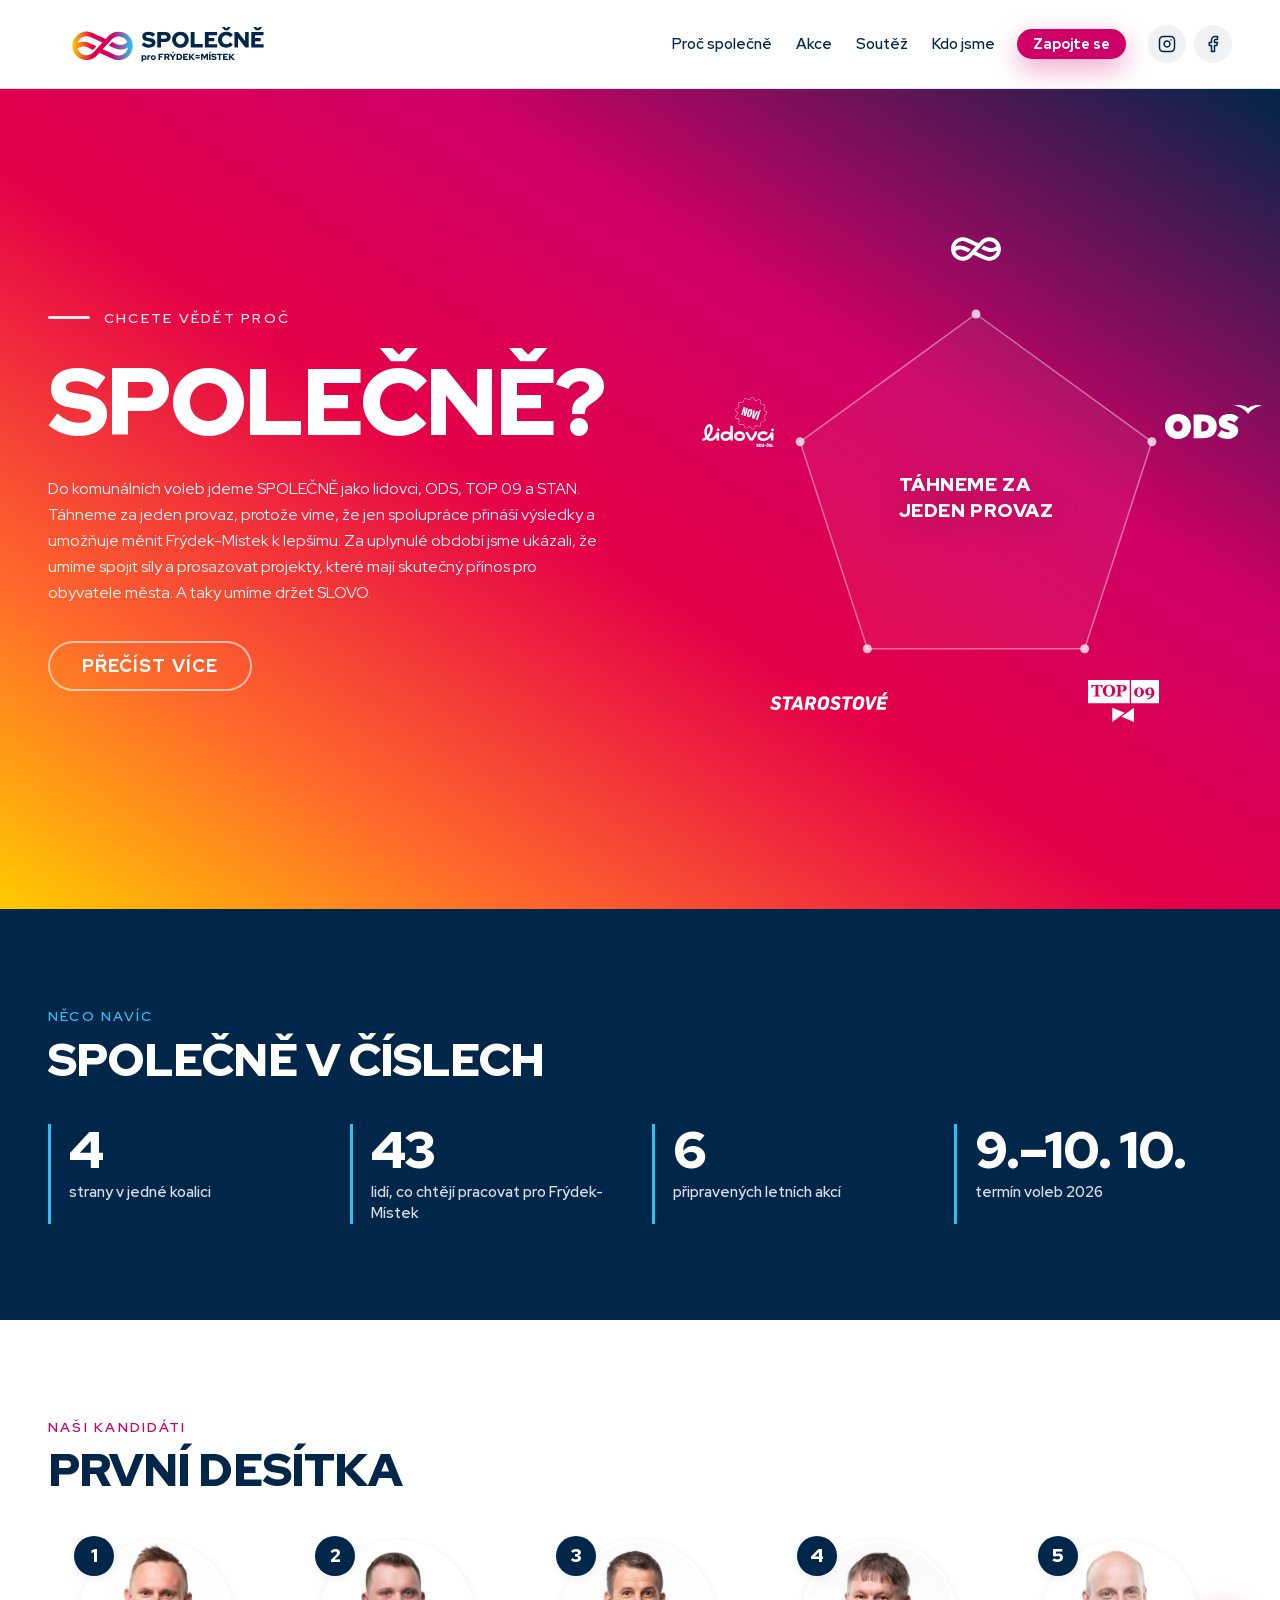
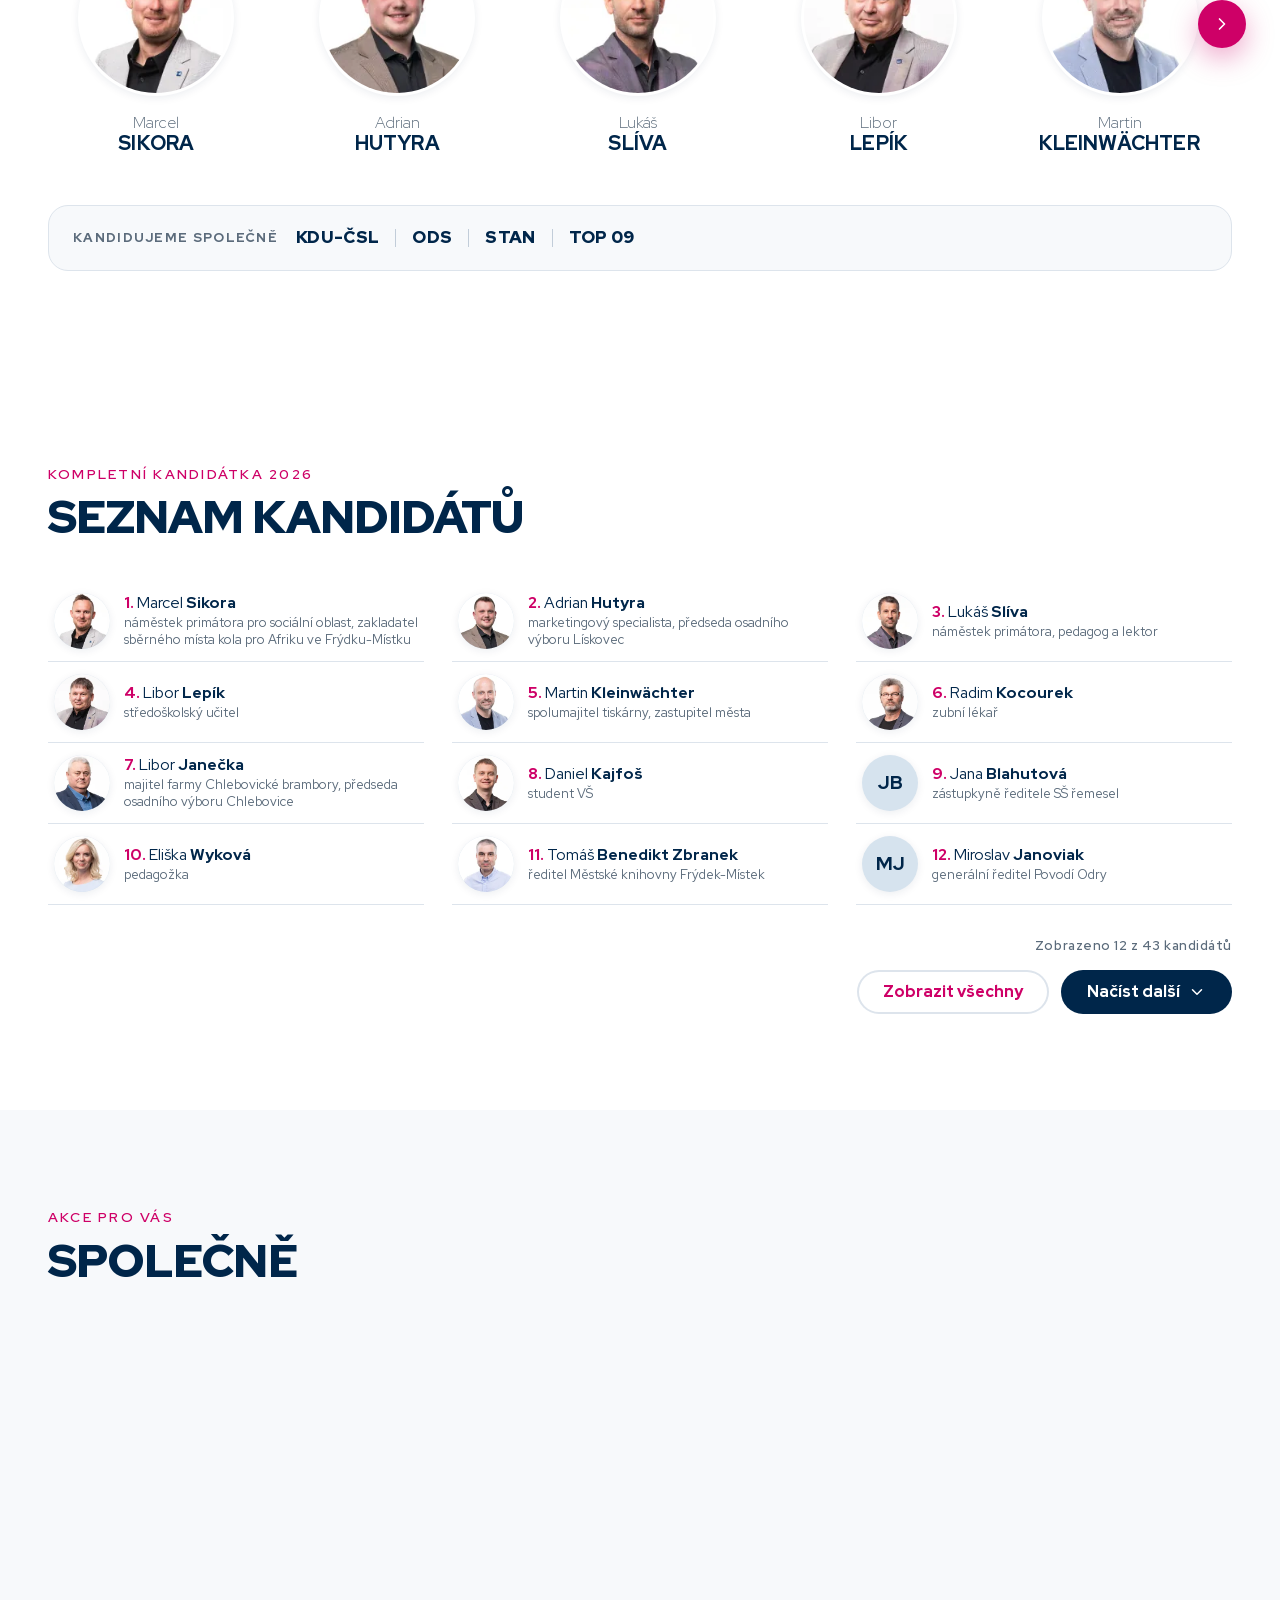
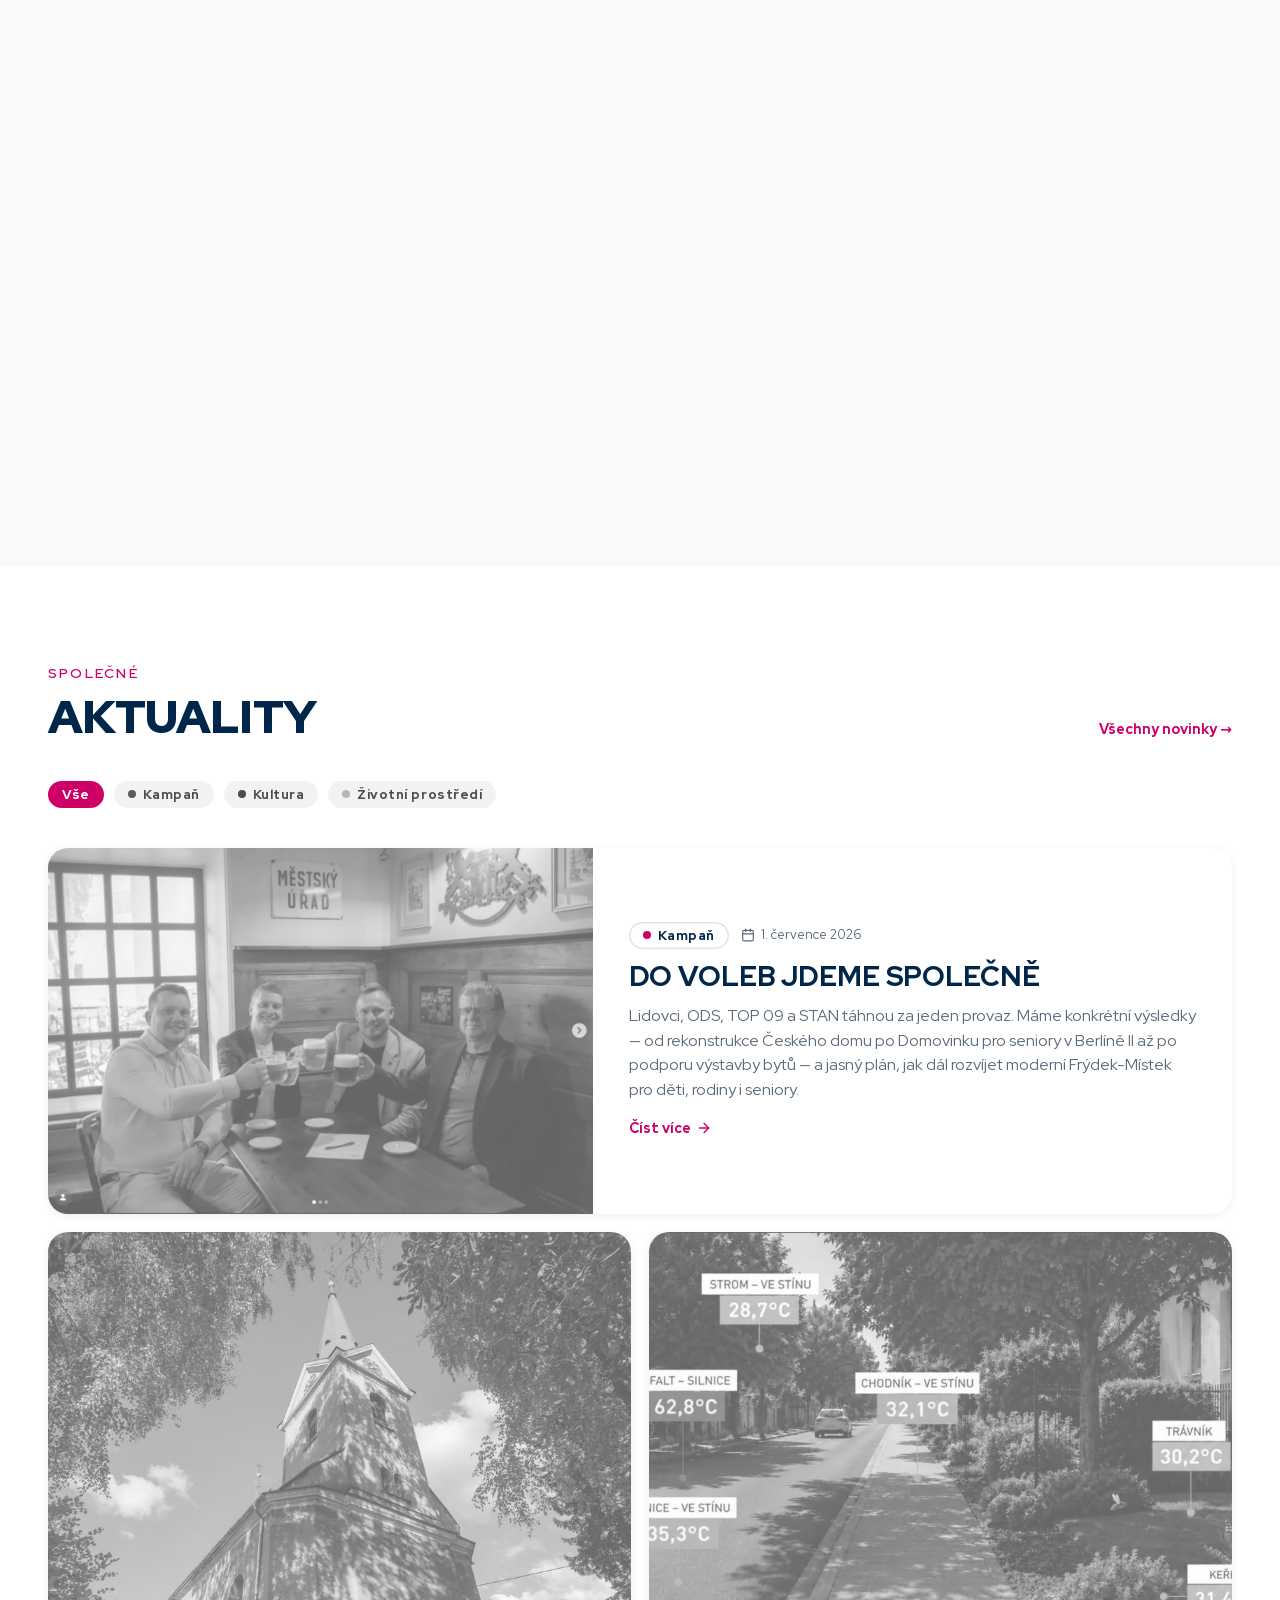
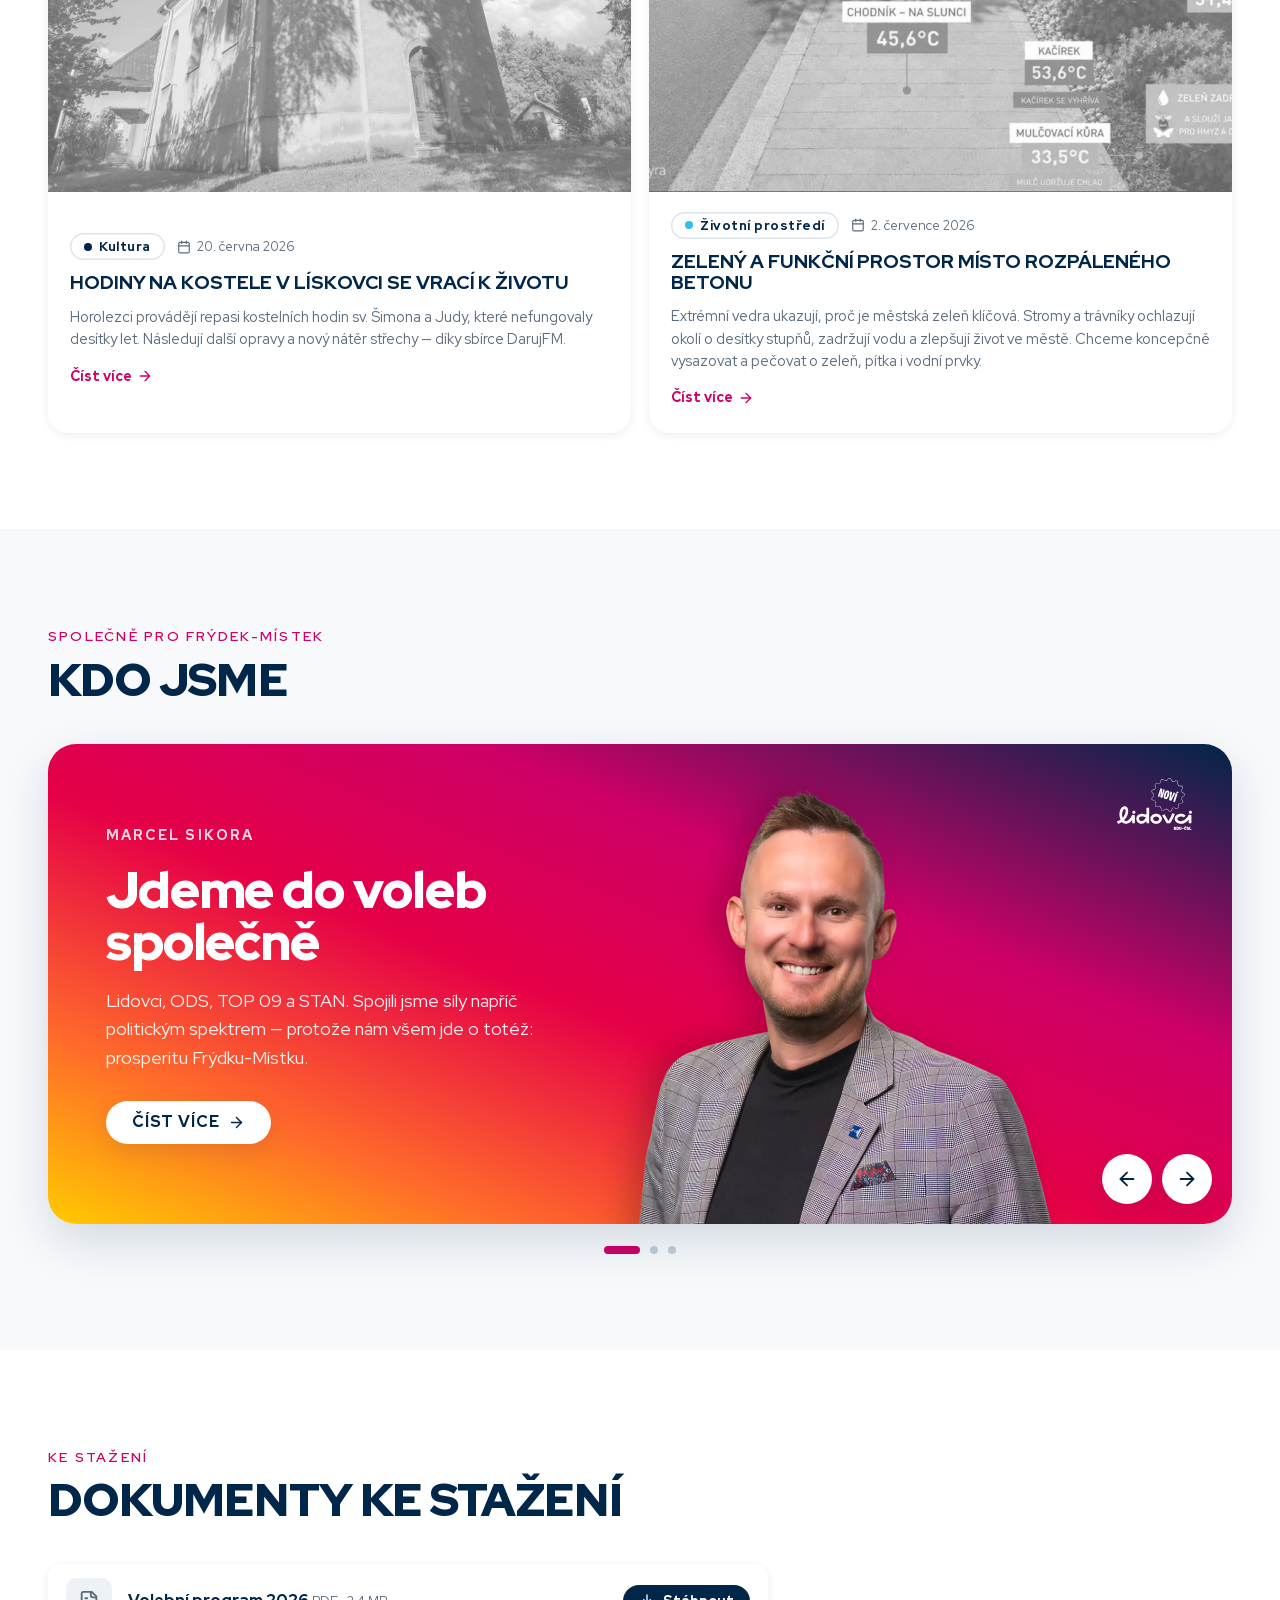
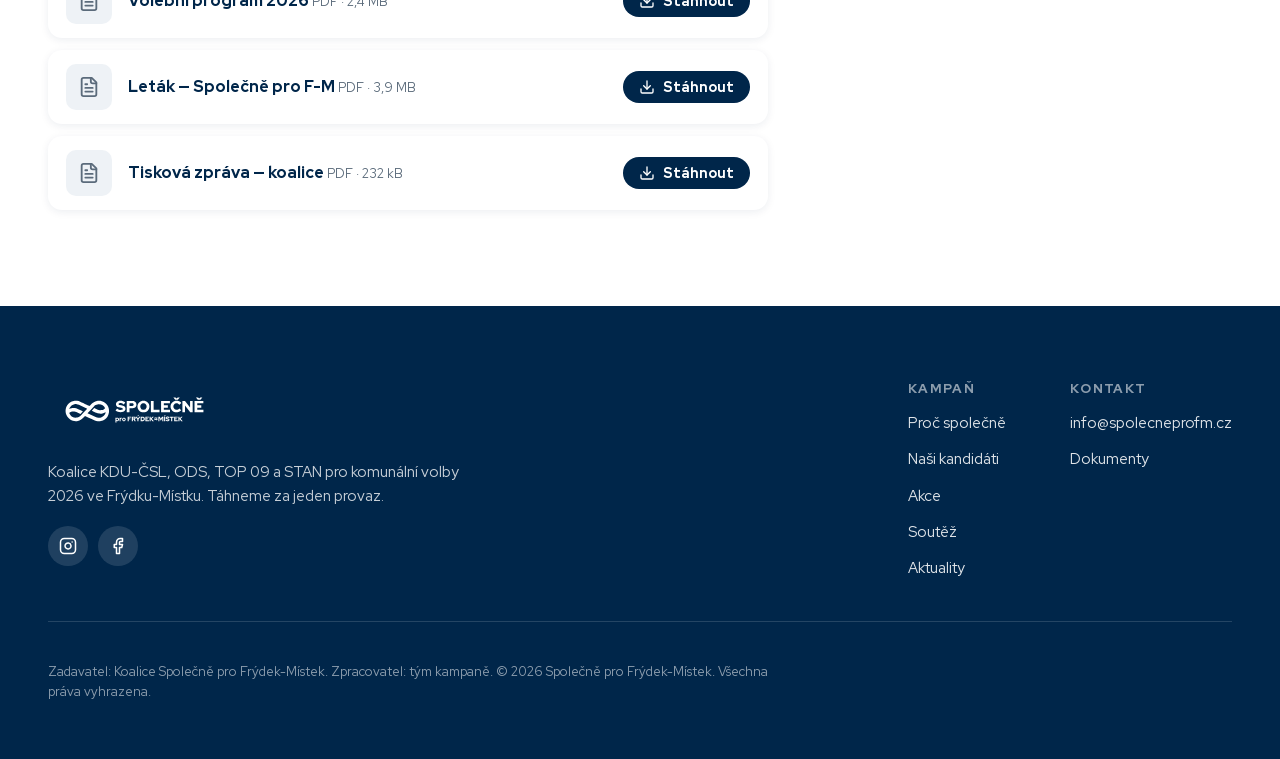
==== commit 59de5e42: "Candidate list: sync with final official listina, add 22 photos - Roles updated 1:1 per the final ka" ====
--- a/index.html
+++ b/index.html
@@ -221,7 +221,7 @@
       </article>
       <article class="cand-card">
         <span class="cand-card__avatar-wrap">
-          <span class="avatar-ring"><span class="avatar">MK</span></span>
+          <span class="avatar-ring"><span class="avatar"><img src="assets/photos/candidates/Martin_Kleinwachter.webp" alt="Martin Kleinwächter" loading="lazy" decoding="async" width="150" height="150"></span></span>
           <span class="cand-card__num">5</span>
         </span>
         <span class="cand-card__name">
@@ -308,7 +308,7 @@
           <span class="cand-row__avatar"><img src="assets/photos/candidates/Marcel_Sikora.webp" alt="Marcel Sikora" loading="lazy" decoding="async" width="56" height="56"></span>
           <span class="cand-row__body">
             <span class="cand-row__name"><span class="cand-row__rank">1.</span> <span class="cand-row__given">Marcel</span> <span class="cand-row__surname">Sikora</span></span>
-            <span class="cand-row__role">náměstek primátora pro sociální oblast</span>
+            <span class="cand-row__role">náměstek primátora pro sociální oblast, zakladatel sběrného místa kola pro Afriku ve Frýdku-Místku</span>
           </span>
         </div>
         <div class="cand-row" data-index="1">
@@ -333,7 +333,7 @@
           </span>
         </div>
         <div class="cand-row" data-index="4">
-          <span class="cand-row__avatar">MK</span>
+          <span class="cand-row__avatar"><img src="assets/photos/candidates/Martin_Kleinwachter.webp" alt="Martin Kleinwächter" loading="lazy" decoding="async" width="56" height="56"></span>
           <span class="cand-row__body">
             <span class="cand-row__name"><span class="cand-row__rank">5.</span> <span class="cand-row__given">Martin</span> <span class="cand-row__surname">Kleinwächter</span></span>
             <span class="cand-row__role">spolumajitel tiskárny, zastupitel města</span>
@@ -343,7 +343,7 @@
           <span class="cand-row__avatar"><img src="assets/photos/candidates/Radim_Kocourek.webp" alt="Radim Kocourek" loading="lazy" decoding="async" width="56" height="56"></span>
           <span class="cand-row__body">
             <span class="cand-row__name"><span class="cand-row__rank">6.</span> <span class="cand-row__given">Radim</span> <span class="cand-row__surname">Kocourek</span></span>
-            <span class="cand-row__role">zubař</span>
+            <span class="cand-row__role">zubní lékař</span>
           </span>
         </div>
         <div class="cand-row" data-index="6">
@@ -371,14 +371,14 @@
           <span class="cand-row__avatar"><img src="assets/photos/candidates/Eliska_Wykova.webp" alt="Eliška Wyková" loading="lazy" decoding="async" width="56" height="56"></span>
           <span class="cand-row__body">
             <span class="cand-row__name"><span class="cand-row__rank">10.</span> <span class="cand-row__given">Eliška</span> <span class="cand-row__surname">Wyková</span></span>
-            <span class="cand-row__role">pedagožka na ZŠ</span>
+            <span class="cand-row__role">pedagožka</span>
           </span>
         </div>
         <div class="cand-row" data-index="10">
-          <span class="cand-row__avatar">TB</span>
-          <span class="cand-row__body">
-            <span class="cand-row__name"><span class="cand-row__rank">11.</span> <span class="cand-row__given">Tomáš</span> <span class="cand-row__surname">Benedikt Zbránek</span></span>
-            <span class="cand-row__role">ředitel městské knihovny Frýdek-Místek</span>
+          <span class="cand-row__avatar"><img src="assets/photos/candidates/Tomas_Benedikt_Zbranek.webp" alt="Tomáš Benedikt Zbranek" loading="lazy" decoding="async" width="56" height="56"></span>
+          <span class="cand-row__body">
+            <span class="cand-row__name"><span class="cand-row__rank">11.</span> <span class="cand-row__given">Tomáš</span> <span class="cand-row__surname">Benedikt Zbranek</span></span>
+            <span class="cand-row__role">ředitel Městské knihovny Frýdek-Místek</span>
           </span>
         </div>
         <div class="cand-row" data-index="11">
@@ -396,10 +396,10 @@
           </span>
         </div>
         <div class="cand-row" data-index="13">
-          <span class="cand-row__avatar">VR</span>
+          <span class="cand-row__avatar"><img src="assets/photos/candidates/Vojtech_Rumian.webp" alt="Vojtěch Rumian" loading="lazy" decoding="async" width="56" height="56"></span>
           <span class="cand-row__body">
             <span class="cand-row__name"><span class="cand-row__rank">14.</span> <span class="cand-row__given">Vojtěch</span> <span class="cand-row__surname">Rumian</span></span>
-            <span class="cand-row__role">pedagog na ZŠ, člen Kulturní komise</span>
+            <span class="cand-row__role">pedagog na ZŠ, člen kulturní komise rady města</span>
           </span>
         </div>
         <div class="cand-row" data-index="14">
@@ -420,35 +420,35 @@
           <span class="cand-row__avatar">FS</span>
           <span class="cand-row__body">
             <span class="cand-row__name"><span class="cand-row__rank">17.</span> <span class="cand-row__given">Filip</span> <span class="cand-row__surname">Stres</span></span>
-            <span class="cand-row__role"></span>
+            <span class="cand-row__role">vychovatel v dětském domově se školou</span>
           </span>
         </div>
         <div class="cand-row" data-index="17">
           <span class="cand-row__avatar"><img src="assets/photos/candidates/Jiri_Matysek.webp" alt="Jiří Matýsek" loading="lazy" decoding="async" width="56" height="56"></span>
           <span class="cand-row__body">
             <span class="cand-row__name"><span class="cand-row__rank">18.</span> <span class="cand-row__given">Jiří</span> <span class="cand-row__surname">Matýsek</span></span>
-            <span class="cand-row__role">diplomovaná všeobecná sestra</span>
+            <span class="cand-row__role">všeobecná sestra na úseku rehabilitace</span>
           </span>
         </div>
         <div class="cand-row" data-index="18">
-          <span class="cand-row__avatar">JC</span>
+          <span class="cand-row__avatar"><img src="assets/photos/candidates/Jan_Caletka.webp" alt="Jan Caletka" loading="lazy" decoding="async" width="56" height="56"></span>
           <span class="cand-row__body">
             <span class="cand-row__name"><span class="cand-row__rank">19.</span> <span class="cand-row__given">Jan</span> <span class="cand-row__surname">Caletka</span></span>
-            <span class="cand-row__role">důchodce, bývalý učitel</span>
+            <span class="cand-row__role">důchodce, bývalý pedagog</span>
           </span>
         </div>
         <div class="cand-row" data-index="19">
-          <span class="cand-row__avatar">JK</span>
+          <span class="cand-row__avatar"><img src="assets/photos/candidates/Jana_Kohutova.webp" alt="Jana Kohutová" loading="lazy" decoding="async" width="56" height="56"></span>
           <span class="cand-row__body">
             <span class="cand-row__name"><span class="cand-row__rank">20.</span> <span class="cand-row__given">Jana</span> <span class="cand-row__surname">Kohutová</span></span>
-            <span class="cand-row__role"></span>
+            <span class="cand-row__role">koordinátorka společenských akcí v Lidovém domě, členka farní rady</span>
           </span>
         </div>
         <div class="cand-row" data-index="20">
           <span class="cand-row__avatar">JŠ</span>
           <span class="cand-row__body">
             <span class="cand-row__name"><span class="cand-row__rank">21.</span> <span class="cand-row__given">Jana</span> <span class="cand-row__surname">Šerá</span></span>
-            <span class="cand-row__role">členka osadního výboru Chlebovice</span>
+            <span class="cand-row__role">ekonomka, vedoucí oddílu TJ Sokol, členka osadního výboru Chlebovice</span>
           </span>
         </div>
         <div class="cand-row" data-index="21">
@@ -459,35 +459,35 @@
           </span>
         </div>
         <div class="cand-row" data-index="22">
-          <span class="cand-row__avatar">RŽ</span>
+          <span class="cand-row__avatar"><img src="assets/photos/candidates/Richard_Zabka.webp" alt="Richard Žabka" loading="lazy" decoding="async" width="56" height="56"></span>
           <span class="cand-row__body">
             <span class="cand-row__name"><span class="cand-row__rank">23.</span> <span class="cand-row__given">Richard</span> <span class="cand-row__surname">Žabka</span></span>
             <span class="cand-row__role">finanční poradce</span>
           </span>
         </div>
         <div class="cand-row" data-index="23">
-          <span class="cand-row__avatar">AW</span>
+          <span class="cand-row__avatar"><img src="assets/photos/candidates/Alexandr_Wojcik.webp" alt="Alexandr Wojčík" loading="lazy" decoding="async" width="56" height="56"></span>
           <span class="cand-row__body">
             <span class="cand-row__name"><span class="cand-row__rank">24.</span> <span class="cand-row__given">Alexandr</span> <span class="cand-row__surname">Wojčík</span></span>
             <span class="cand-row__role">finanční ředitel, majitel tiskárny</span>
           </span>
         </div>
         <div class="cand-row" data-index="24">
-          <span class="cand-row__avatar">PA</span>
+          <span class="cand-row__avatar"><img src="assets/photos/candidates/Petr_Adamus.webp" alt="Petr Adamus" loading="lazy" decoding="async" width="56" height="56"></span>
           <span class="cand-row__body">
             <span class="cand-row__name"><span class="cand-row__rank">25.</span> <span class="cand-row__given">Petr</span> <span class="cand-row__surname">Adamus</span></span>
-            <span class="cand-row__role">kostelník ve farnosti Frýdek</span>
+            <span class="cand-row__role">pracovník bezpečnostní agentury</span>
           </span>
         </div>
         <div class="cand-row" data-index="25">
-          <span class="cand-row__avatar">VD</span>
+          <span class="cand-row__avatar"><img src="assets/photos/candidates/Vit_Danek.webp" alt="Vít Daněk" loading="lazy" decoding="async" width="56" height="56"></span>
           <span class="cand-row__body">
             <span class="cand-row__name"><span class="cand-row__rank">26.</span> <span class="cand-row__given">Vít</span> <span class="cand-row__surname">Daněk</span></span>
             <span class="cand-row__role">student VŠ</span>
           </span>
         </div>
         <div class="cand-row" data-index="26">
-          <span class="cand-row__avatar">PH</span>
+          <span class="cand-row__avatar"><img src="assets/photos/candidates/Pavel_Hrtus.webp" alt="Pavel Hrtús" loading="lazy" decoding="async" width="56" height="56"></span>
           <span class="cand-row__body">
             <span class="cand-row__name"><span class="cand-row__rank">27.</span> <span class="cand-row__given">Pavel</span> <span class="cand-row__surname">Hrtús</span></span>
             <span class="cand-row__role">pracovník Charity Frýdek-Místek</span>
@@ -497,18 +497,18 @@
           <span class="cand-row__avatar">JŠ</span>
           <span class="cand-row__body">
             <span class="cand-row__name"><span class="cand-row__rank">28.</span> <span class="cand-row__given">Jakub</span> <span class="cand-row__surname">Šrubař</span></span>
-            <span class="cand-row__role">hostinský</span>
+            <span class="cand-row__role">hostinský v Datlovně, lektor</span>
           </span>
         </div>
         <div class="cand-row" data-index="28">
-          <span class="cand-row__avatar">MŠ</span>
+          <span class="cand-row__avatar"><img src="assets/photos/candidates/Marek_Spok.webp" alt="Marek Špok" loading="lazy" decoding="async" width="56" height="56"></span>
           <span class="cand-row__body">
             <span class="cand-row__name"><span class="cand-row__rank">29.</span> <span class="cand-row__given">Marek</span> <span class="cand-row__surname">Špok</span></span>
-            <span class="cand-row__role">barber, majitel barber shopu</span>
+            <span class="cand-row__role">holič, majitel studia Unicut</span>
           </span>
         </div>
         <div class="cand-row" data-index="29">
-          <span class="cand-row__avatar">JR</span>
+          <span class="cand-row__avatar"><img src="assets/photos/candidates/Jakub_Rabas.webp" alt="Jakub Rabas" loading="lazy" decoding="async" width="56" height="56"></span>
           <span class="cand-row__body">
             <span class="cand-row__name"><span class="cand-row__rank">30.</span> <span class="cand-row__given">Jakub</span> <span class="cand-row__surname">Rabas</span></span>
             <span class="cand-row__role">specialista požární ochrany</span>
@@ -518,7 +518,7 @@
           <span class="cand-row__avatar">PN</span>
           <span class="cand-row__body">
             <span class="cand-row__name"><span class="cand-row__rank">31.</span> <span class="cand-row__given">Petr</span> <span class="cand-row__surname">Novák</span></span>
-            <span class="cand-row__role"></span>
+            <span class="cand-row__role">jednatel společnosti v odvětví oprav komunikací</span>
           </span>
         </div>
         <div class="cand-row" data-index="31">
@@ -529,80 +529,80 @@
           </span>
         </div>
         <div class="cand-row" data-index="32">
-          <span class="cand-row__avatar">LM</span>
+          <span class="cand-row__avatar"><img src="assets/photos/candidates/Ludmila_Moniakova.webp" alt="Ludmila Moniaková" loading="lazy" decoding="async" width="56" height="56"></span>
           <span class="cand-row__body">
             <span class="cand-row__name"><span class="cand-row__rank">33.</span> <span class="cand-row__given">Ludmila</span> <span class="cand-row__surname">Moniaková</span></span>
             <span class="cand-row__role">pracovnice Charity Frýdek-Místek</span>
           </span>
         </div>
         <div class="cand-row" data-index="33">
-          <span class="cand-row__avatar">DŠ</span>
+          <span class="cand-row__avatar"><img src="assets/photos/candidates/Dalibor_Svejkovsky.webp" alt="Dalibor Švejkovský" loading="lazy" decoding="async" width="56" height="56"></span>
           <span class="cand-row__body">
             <span class="cand-row__name"><span class="cand-row__rank">34.</span> <span class="cand-row__given">Dalibor</span> <span class="cand-row__surname">Švejkovský</span></span>
             <span class="cand-row__role">technik</span>
           </span>
         </div>
         <div class="cand-row" data-index="34">
-          <span class="cand-row__avatar">JL</span>
+          <span class="cand-row__avatar"><img src="assets/photos/candidates/Jan_Liberda.webp" alt="Jan Liberda" loading="lazy" decoding="async" width="56" height="56"></span>
           <span class="cand-row__body">
             <span class="cand-row__name"><span class="cand-row__rank">35.</span> <span class="cand-row__given">Jan</span> <span class="cand-row__surname">Liberda</span></span>
-            <span class="cand-row__role">ředitel Domova se zvláštním režimem sv. Jana Křtitele v Lysůvkách</span>
+            <span class="cand-row__role">jednatel Domova sv. Jana Křtitele v Lysůvkách</span>
           </span>
         </div>
         <div class="cand-row" data-index="35">
-          <span class="cand-row__avatar">TP</span>
+          <span class="cand-row__avatar"><img src="assets/photos/candidates/Tomas_Povala.webp" alt="Tomáš Povala" loading="lazy" decoding="async" width="56" height="56"></span>
           <span class="cand-row__body">
             <span class="cand-row__name"><span class="cand-row__rank">36.</span> <span class="cand-row__given">Tomáš</span> <span class="cand-row__surname">Povala</span></span>
-            <span class="cand-row__role">bývalý policista</span>
+            <span class="cand-row__role">bývalý policejní komisař PČR</span>
           </span>
         </div>
         <div class="cand-row" data-index="36">
-          <span class="cand-row__avatar">—</span>
-          <span class="cand-row__body">
-            <span class="cand-row__name"><span class="cand-row__rank">37.</span> <span class="cand-row__surname" style="font-style:italic;font-weight:700;color:var(--ink-muted)">Neobsazená pozice</span></span>
-            <span class="cand-row__role">navrhuje KDU-ČSL</span>
+          <span class="cand-row__avatar">TK</span>
+          <span class="cand-row__body">
+            <span class="cand-row__name"><span class="cand-row__rank">37.</span> <span class="cand-row__given">Terezie</span> <span class="cand-row__surname">Kovalová</span></span>
+            <span class="cand-row__role">manažerka</span>
           </span>
         </div>
         <div class="cand-row" data-index="37">
-          <span class="cand-row__avatar">—</span>
-          <span class="cand-row__body">
-            <span class="cand-row__name"><span class="cand-row__rank">38.</span> <span class="cand-row__surname" style="font-style:italic;font-weight:700;color:var(--ink-muted)">Neobsazená pozice</span></span>
-            <span class="cand-row__role">navrhuje STAN</span>
+          <span class="cand-row__avatar"><img src="assets/photos/candidates/Petra_Cihlova.webp" alt="Petra Cihlová" loading="lazy" decoding="async" width="56" height="56"></span>
+          <span class="cand-row__body">
+            <span class="cand-row__name"><span class="cand-row__rank">38.</span> <span class="cand-row__given">Petra</span> <span class="cand-row__surname">Cihlová</span></span>
+            <span class="cand-row__role">administrativní pracovník v dopravě</span>
           </span>
         </div>
         <div class="cand-row" data-index="38">
-          <span class="cand-row__avatar">IC</span>
+          <span class="cand-row__avatar"><img src="assets/photos/candidates/Igor_Caysberger.webp" alt="Igor Caysberger" loading="lazy" decoding="async" width="56" height="56"></span>
           <span class="cand-row__body">
             <span class="cand-row__name"><span class="cand-row__rank">39.</span> <span class="cand-row__given">Igor</span> <span class="cand-row__surname">Caysberger</span></span>
-            <span class="cand-row__role">asistent pedagoga</span>
+            <span class="cand-row__role">asistent pedagoga v MŠ</span>
           </span>
         </div>
         <div class="cand-row" data-index="39">
-          <span class="cand-row__avatar">OŠ</span>
+          <span class="cand-row__avatar"><img src="assets/photos/candidates/Ondrej_Stupak.webp" alt="Ondrej Štupák" loading="lazy" decoding="async" width="56" height="56"></span>
           <span class="cand-row__body">
             <span class="cand-row__name"><span class="cand-row__rank">40.</span> <span class="cand-row__given">Ondrej</span> <span class="cand-row__surname">Štupák</span></span>
-            <span class="cand-row__role"></span>
+            <span class="cand-row__role">datový technik v protetice</span>
           </span>
         </div>
         <div class="cand-row" data-index="40">
-          <span class="cand-row__avatar">MP</span>
+          <span class="cand-row__avatar"><img src="assets/photos/candidates/Michal_Pavlas.webp" alt="Michal Pavlas" loading="lazy" decoding="async" width="56" height="56"></span>
           <span class="cand-row__body">
             <span class="cand-row__name"><span class="cand-row__rank">41.</span> <span class="cand-row__given">Michal</span> <span class="cand-row__surname">Pavlas</span></span>
-            <span class="cand-row__role"></span>
+            <span class="cand-row__role">finanční auditor</span>
           </span>
         </div>
         <div class="cand-row" data-index="41">
-          <span class="cand-row__avatar">AH</span>
+          <span class="cand-row__avatar"><img src="assets/photos/candidates/Alex_Hutyra.webp" alt="Alex Hutyra" loading="lazy" decoding="async" width="56" height="56"></span>
           <span class="cand-row__body">
             <span class="cand-row__name"><span class="cand-row__rank">42.</span> <span class="cand-row__given">Alex</span> <span class="cand-row__surname">Hutyra</span></span>
             <span class="cand-row__role">MMA zápasník v organizaci OKTAGON</span>
           </span>
         </div>
         <div class="cand-row" data-index="42">
-          <span class="cand-row__avatar">—</span>
-          <span class="cand-row__body">
-            <span class="cand-row__name"><span class="cand-row__rank">43.</span> <span class="cand-row__surname" style="font-style:italic;font-weight:700;color:var(--ink-muted)">Neobsazená pozice</span></span>
-            <span class="cand-row__role">navrhuje KDU-ČSL</span>
+          <span class="cand-row__avatar"><img src="assets/photos/candidates/Jan_Buzek.webp" alt="Jan Bužek" loading="lazy" decoding="async" width="56" height="56"></span>
+          <span class="cand-row__body">
+            <span class="cand-row__name"><span class="cand-row__rank">43.</span> <span class="cand-row__given">Jan</span> <span class="cand-row__surname">Bužek</span></span>
+            <span class="cand-row__role">stavbyvedoucí</span>
           </span>
         </div>
       </div>
@@ -691,7 +691,7 @@
           <div class="event-card__perks"><span class="event-card__perk">soutěžní stanoviště</span><span class="event-card__perk">občerstvení v cíli zdarma</span></div>
           <p class="event-card__desc">Pěšky, na kole, na bruslích. Sportování zakončíme v kavárně ŽIVO, kde představíme naši vizi rozvoje rekreační zóny Olešná.</p>
           <div class="event-card__foot">
-            <span class="event-card__avatar"><span>MK</span></span>
+            <span class="event-card__avatar"><span><img src="assets/photos/candidates/Martin_Kleinwachter.webp" alt="Martin Kleinwächter" loading="lazy" decoding="async" width="50" height="50"></span></span>
             <div><div class="event-card__host">Martin Kleinwächter</div><div class="event-card__role">spolumajitel tiskárny, zastupitel města</div></div>
           </div>
         </article>
@@ -706,7 +706,7 @@
           <p class="event-card__desc">Léto oslavíme společně pod širým nebem! Přijďte si užít atmosféru večerního promítání, dobré pití a pohodovou komedii.</p>
           <div class="event-card__foot">
             <span class="event-card__avatar"><span><img src="assets/photos/candidates/Radim_Kocourek.webp" alt="Radim Kocourek" loading="lazy" decoding="async" width="50" height="50"></span></span>
-            <div><div class="event-card__host">Radim Kocourek</div><div class="event-card__role">lékař (stomatolog)</div></div>
+            <div><div class="event-card__host">Radim Kocourek</div><div class="event-card__role">zubní lékař</div></div>
           </div>
         </article>
       </div>
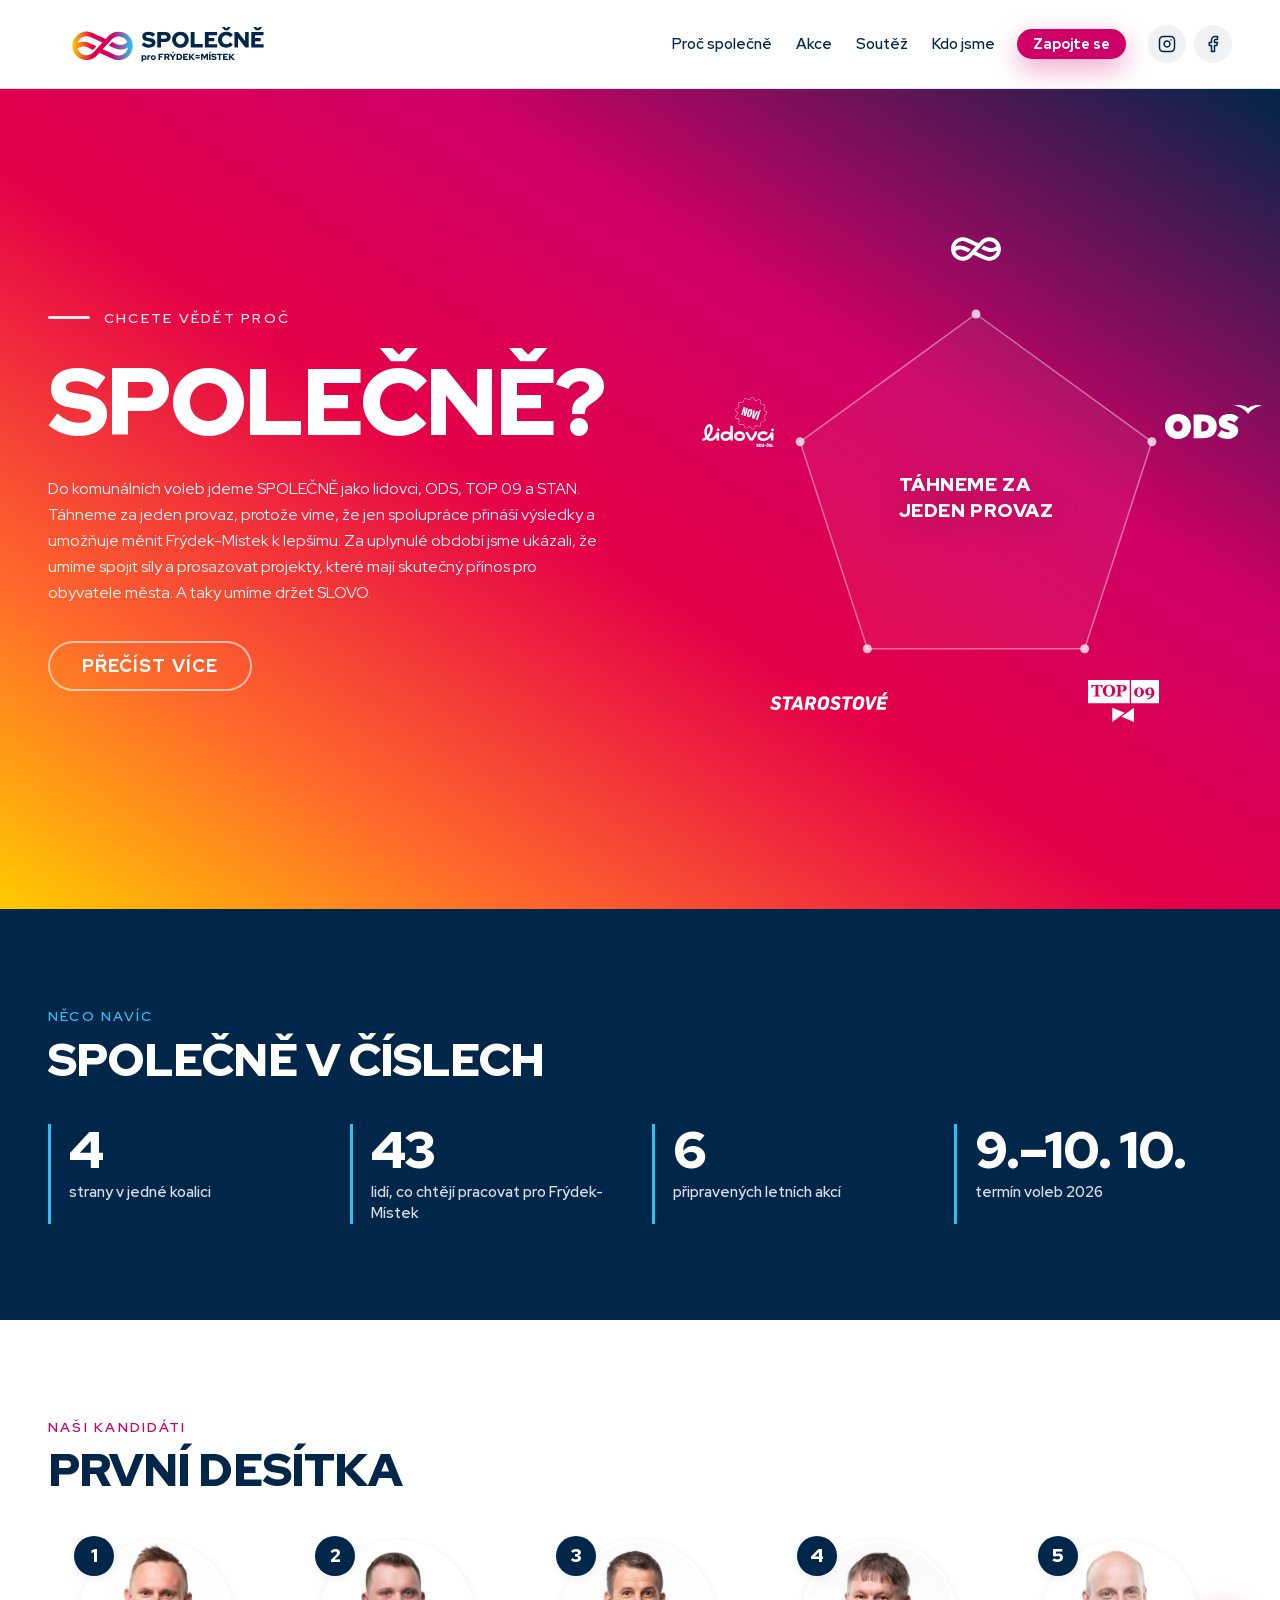
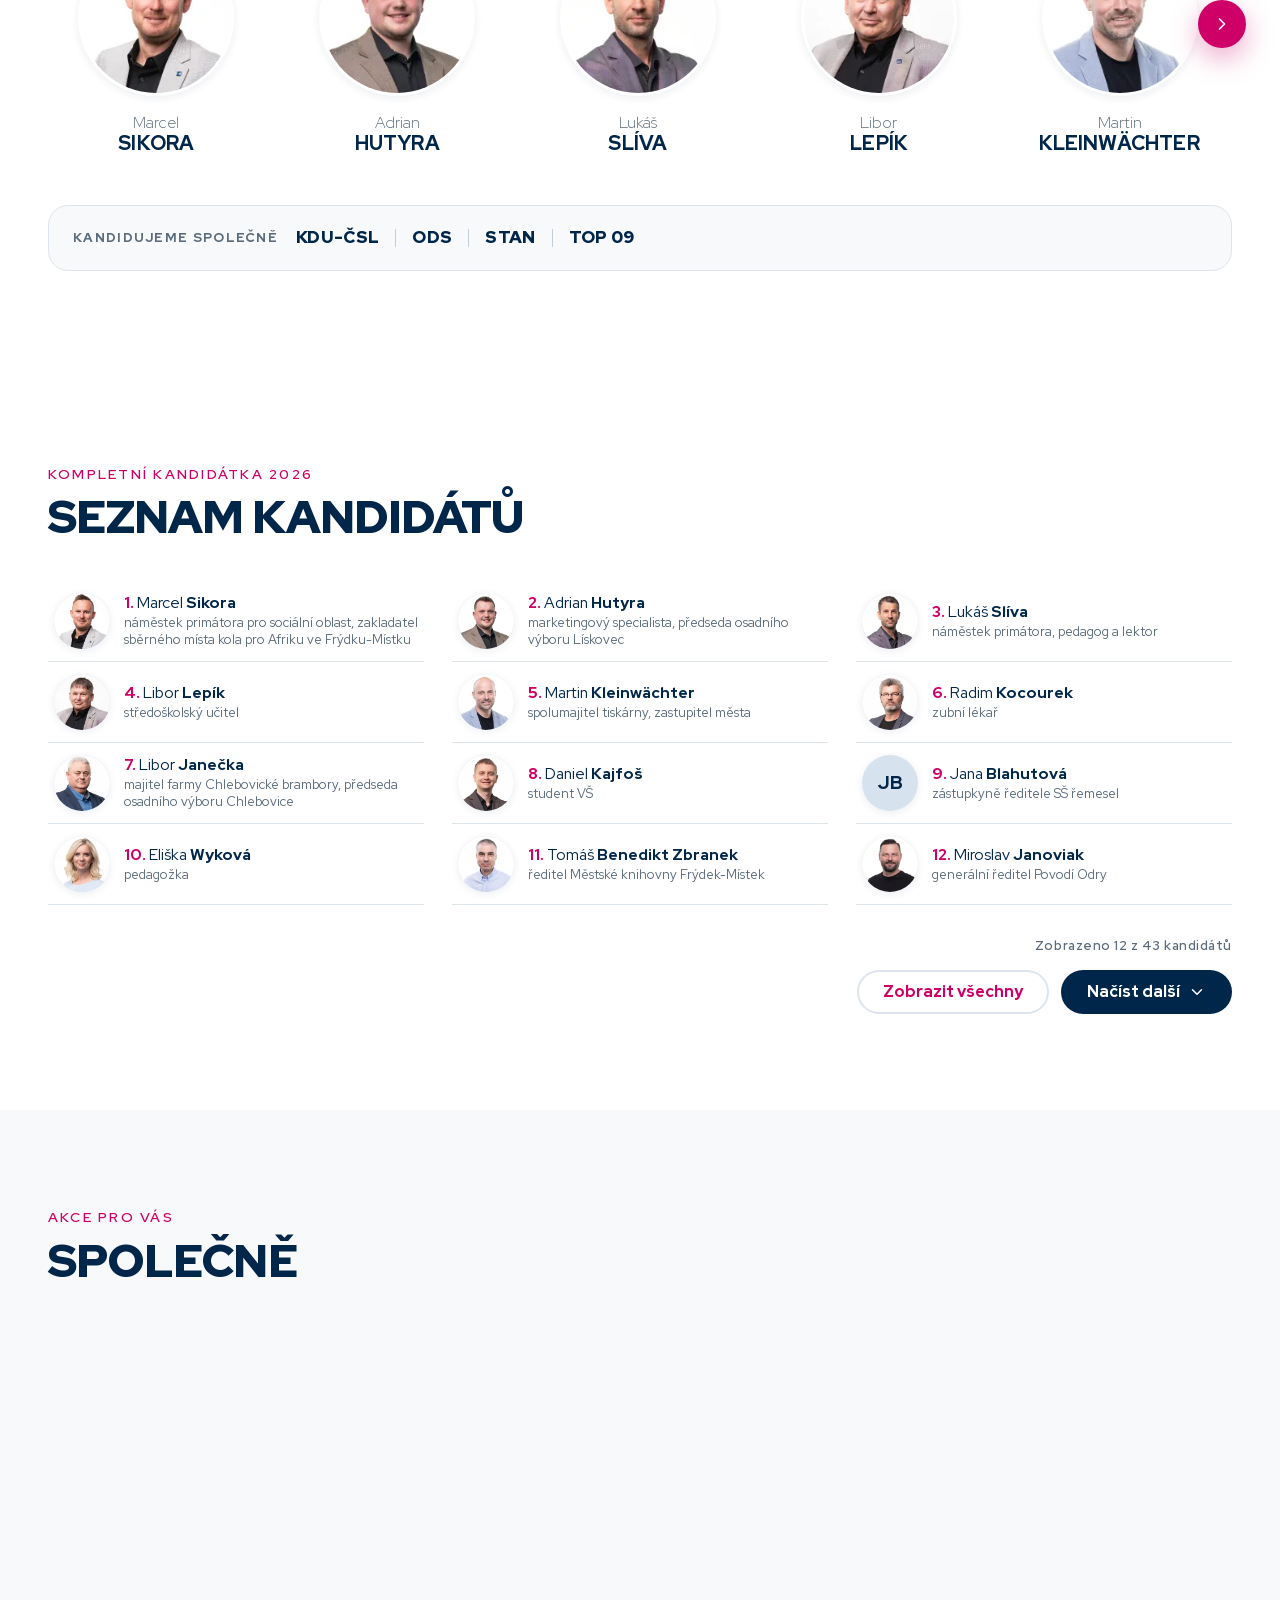
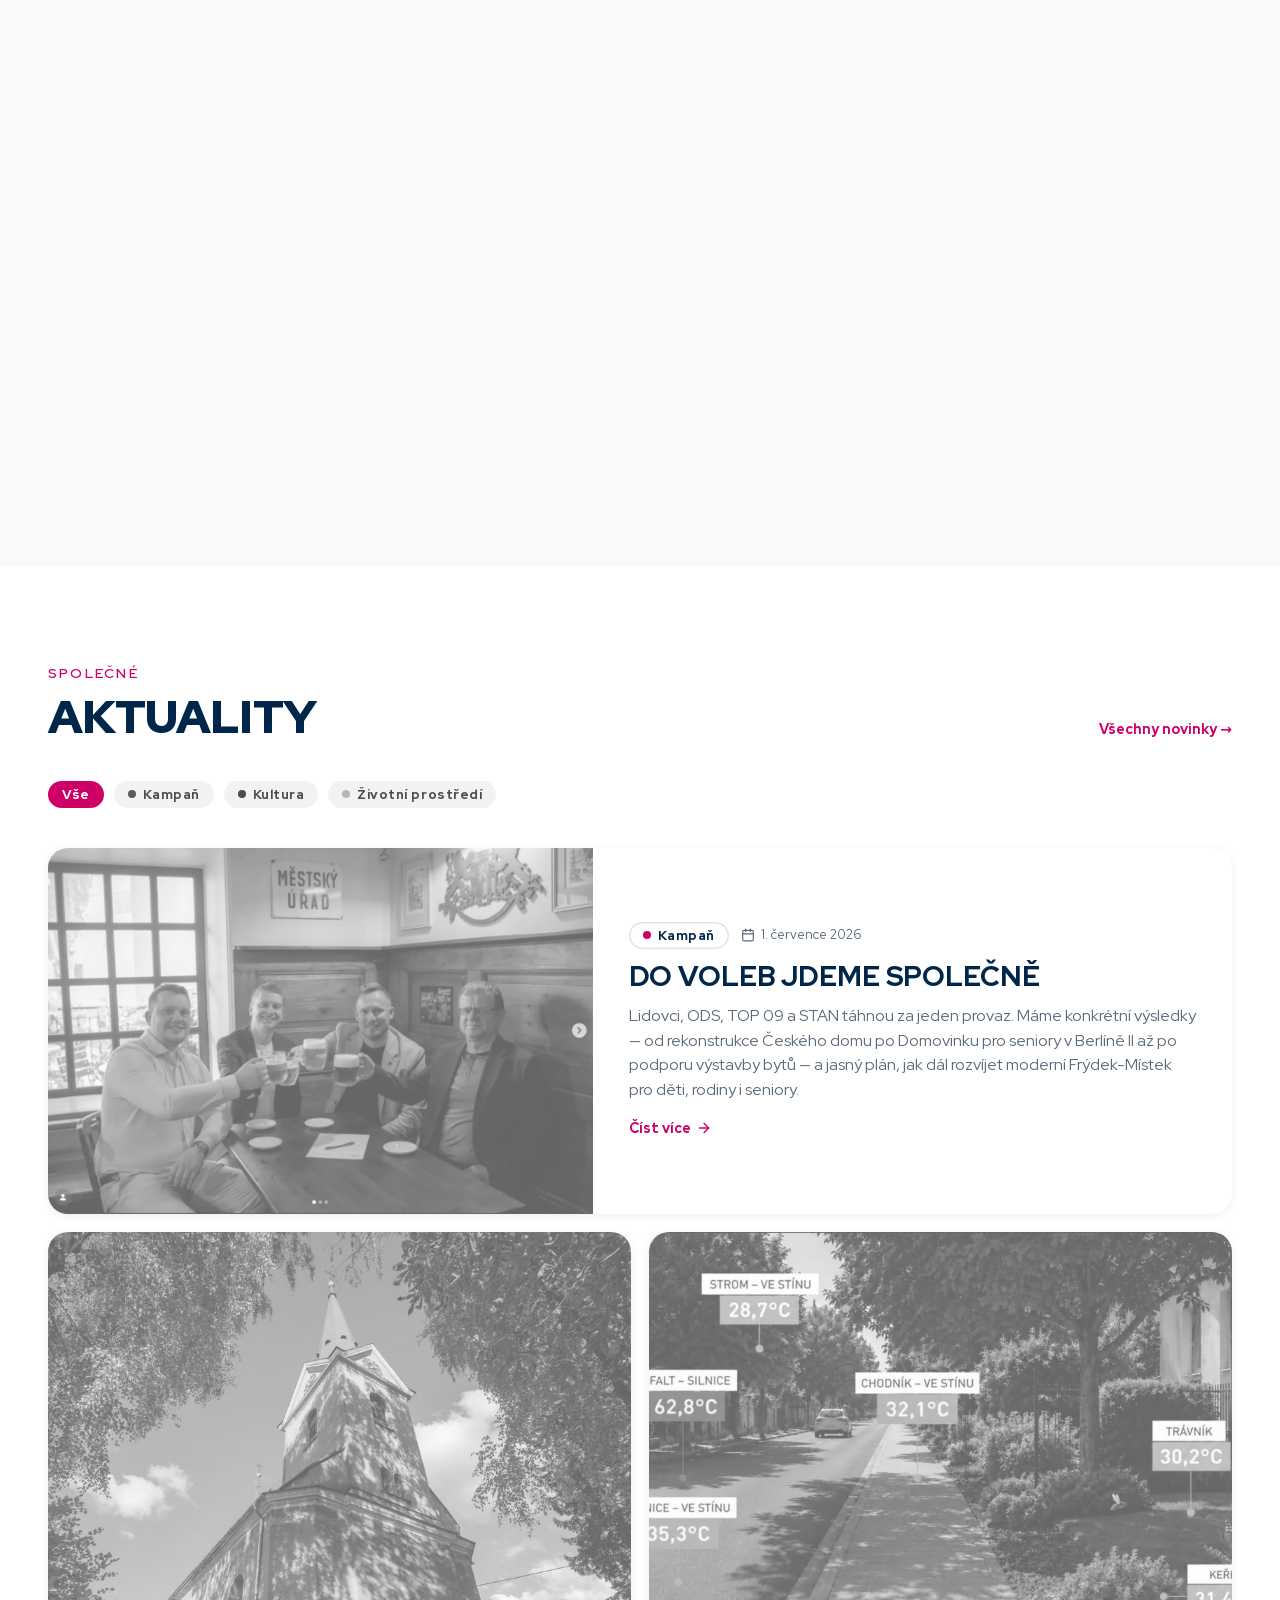
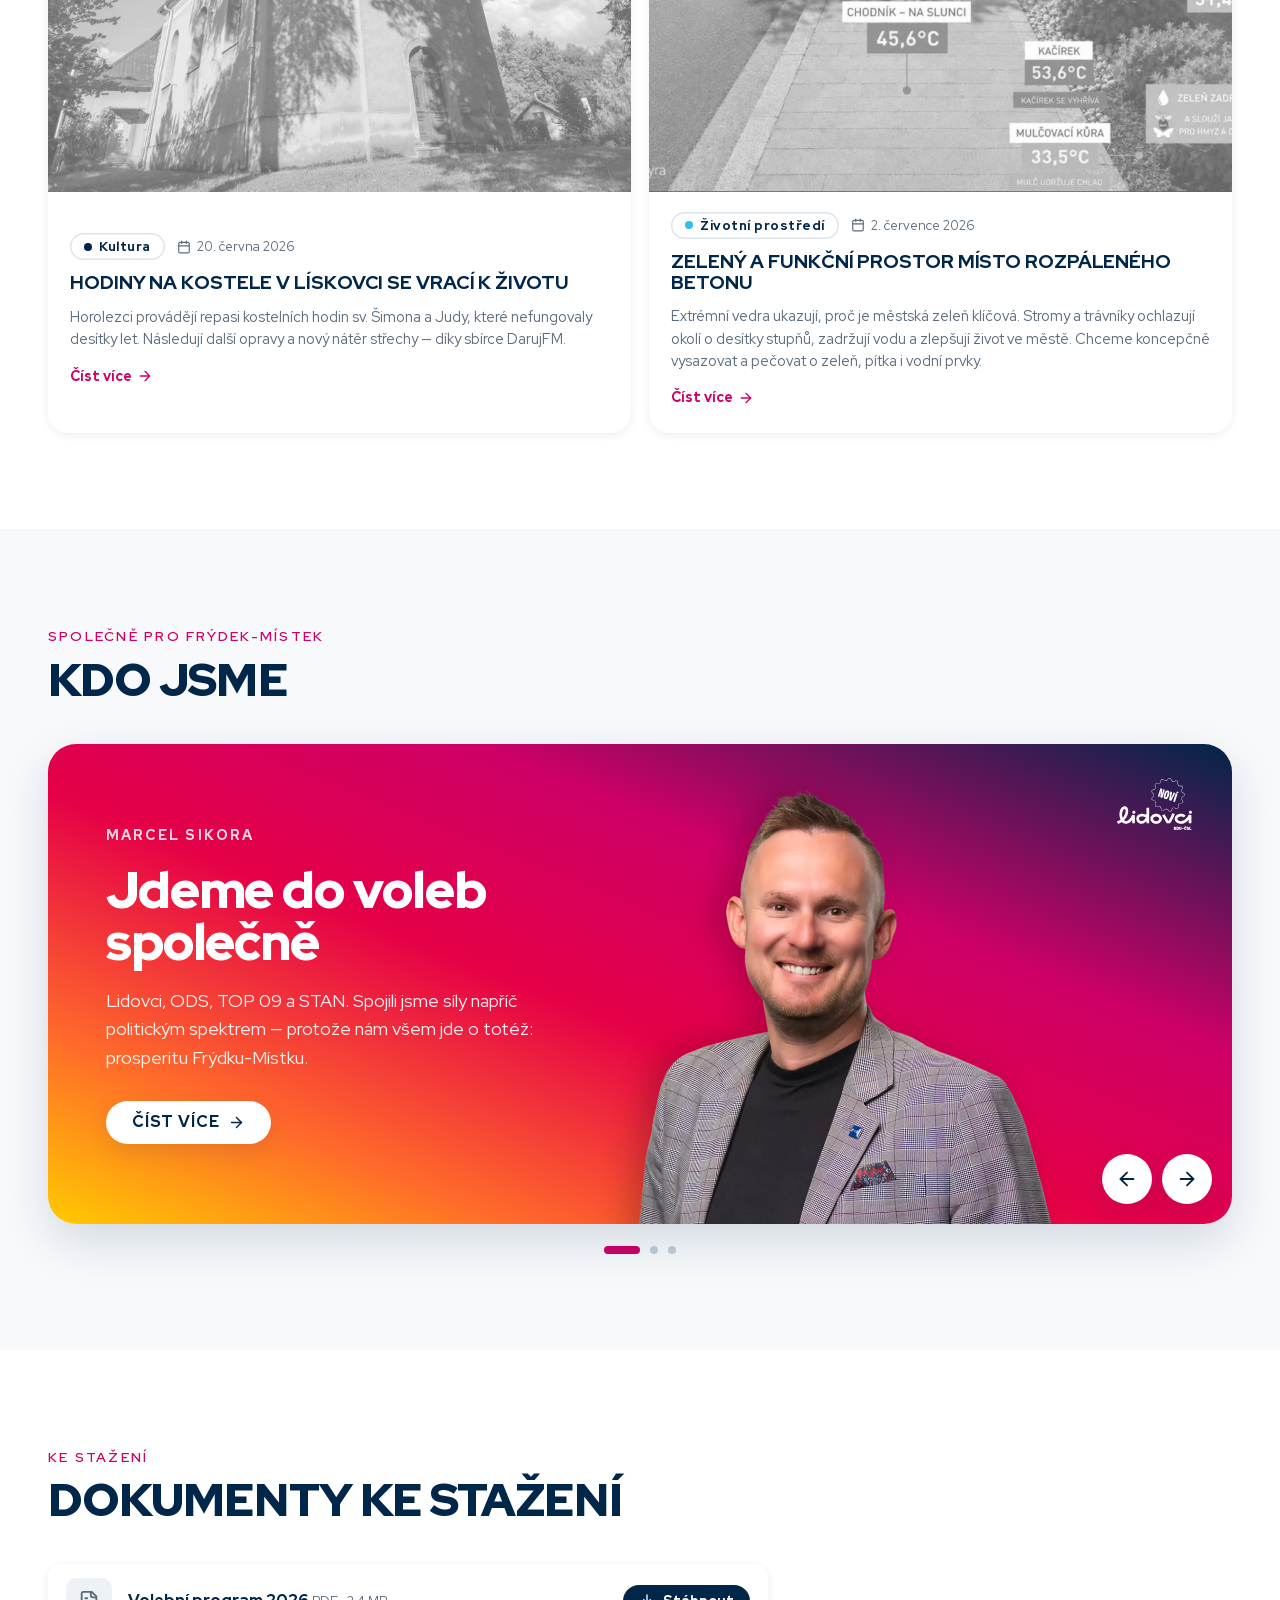
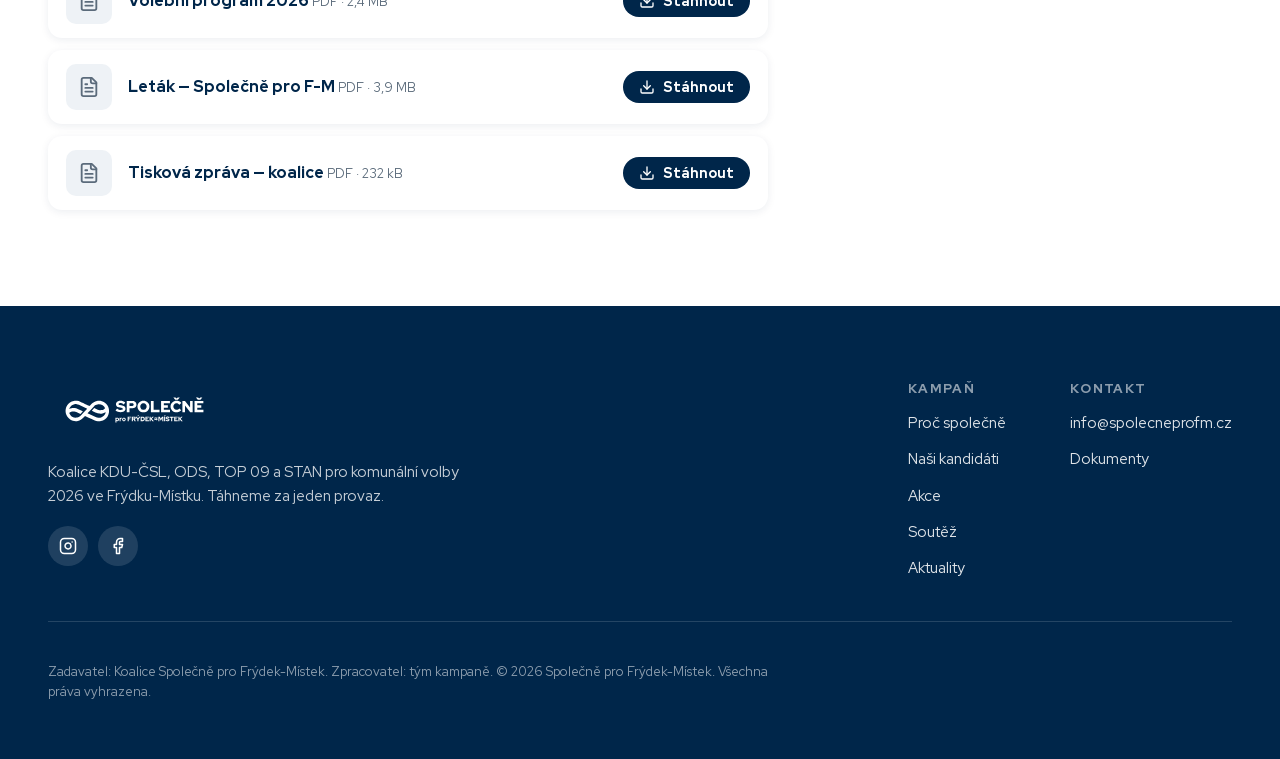
==== commit e92810e2: "Candidate list: add 7 more photos, sync Matýsek role with updated listina - Photos for Janoviak, Šeb" ====
--- a/index.html
+++ b/index.html
@@ -382,7 +382,7 @@
           </span>
         </div>
         <div class="cand-row" data-index="11">
-          <span class="cand-row__avatar">MJ</span>
+          <span class="cand-row__avatar"><img src="assets/photos/candidates/Miroslav_Janoviak.webp" alt="Miroslav Janoviak" loading="lazy" decoding="async" width="56" height="56"></span>
           <span class="cand-row__body">
             <span class="cand-row__name"><span class="cand-row__rank">12.</span> <span class="cand-row__given">Miroslav</span> <span class="cand-row__surname">Janoviak</span></span>
             <span class="cand-row__role">generální ředitel Povodí Odry</span>
@@ -403,7 +403,7 @@
           </span>
         </div>
         <div class="cand-row" data-index="14">
-          <span class="cand-row__avatar">VŠ</span>
+          <span class="cand-row__avatar"><img src="assets/photos/candidates/Veronika_Sebestova.webp" alt="Veronika Šebestová" loading="lazy" decoding="async" width="56" height="56"></span>
           <span class="cand-row__body">
             <span class="cand-row__name"><span class="cand-row__rank">15.</span> <span class="cand-row__given">Veronika</span> <span class="cand-row__surname">Šebestová</span></span>
             <span class="cand-row__role">projektová manažerka v sociálních službách</span>
@@ -417,7 +417,7 @@
           </span>
         </div>
         <div class="cand-row" data-index="16">
-          <span class="cand-row__avatar">FS</span>
+          <span class="cand-row__avatar"><img src="assets/photos/candidates/Filip_Stres.webp" alt="Filip Stres" loading="lazy" decoding="async" width="56" height="56"></span>
           <span class="cand-row__body">
             <span class="cand-row__name"><span class="cand-row__rank">17.</span> <span class="cand-row__given">Filip</span> <span class="cand-row__surname">Stres</span></span>
             <span class="cand-row__role">vychovatel v dětském domově se školou</span>
@@ -427,7 +427,7 @@
           <span class="cand-row__avatar"><img src="assets/photos/candidates/Jiri_Matysek.webp" alt="Jiří Matýsek" loading="lazy" decoding="async" width="56" height="56"></span>
           <span class="cand-row__body">
             <span class="cand-row__name"><span class="cand-row__rank">18.</span> <span class="cand-row__given">Jiří</span> <span class="cand-row__surname">Matýsek</span></span>
-            <span class="cand-row__role">všeobecná sestra na úseku rehabilitace</span>
+            <span class="cand-row__role">všeobecná sestra na rehabilitaci</span>
           </span>
         </div>
         <div class="cand-row" data-index="18">
@@ -445,14 +445,14 @@
           </span>
         </div>
         <div class="cand-row" data-index="20">
-          <span class="cand-row__avatar">JŠ</span>
+          <span class="cand-row__avatar"><img src="assets/photos/candidates/Jana_Sera.webp" alt="Jana Šerá" loading="lazy" decoding="async" width="56" height="56"></span>
           <span class="cand-row__body">
             <span class="cand-row__name"><span class="cand-row__rank">21.</span> <span class="cand-row__given">Jana</span> <span class="cand-row__surname">Šerá</span></span>
             <span class="cand-row__role">ekonomka, vedoucí oddílu TJ Sokol, členka osadního výboru Chlebovice</span>
           </span>
         </div>
         <div class="cand-row" data-index="21">
-          <span class="cand-row__avatar">PM</span>
+          <span class="cand-row__avatar"><img src="assets/photos/candidates/Pavel_Mlynek.webp" alt="Pavel Mlýnek" loading="lazy" decoding="async" width="56" height="56"></span>
           <span class="cand-row__body">
             <span class="cand-row__name"><span class="cand-row__rank">22.</span> <span class="cand-row__given">Pavel</span> <span class="cand-row__surname">Mlýnek</span></span>
             <span class="cand-row__role">obchodní manažer, zastupitel Moravskoslezského kraje</span>
@@ -494,7 +494,7 @@
           </span>
         </div>
         <div class="cand-row" data-index="27">
-          <span class="cand-row__avatar">JŠ</span>
+          <span class="cand-row__avatar"><img src="assets/photos/candidates/Jakub_Srubar.webp" alt="Jakub Šrubař" loading="lazy" decoding="async" width="56" height="56"></span>
           <span class="cand-row__body">
             <span class="cand-row__name"><span class="cand-row__rank">28.</span> <span class="cand-row__given">Jakub</span> <span class="cand-row__surname">Šrubař</span></span>
             <span class="cand-row__role">hostinský v Datlovně, lektor</span>
@@ -515,7 +515,7 @@
           </span>
         </div>
         <div class="cand-row" data-index="30">
-          <span class="cand-row__avatar">PN</span>
+          <span class="cand-row__avatar"><img src="assets/photos/candidates/Petr_Novak.webp" alt="Petr Novák" loading="lazy" decoding="async" width="56" height="56"></span>
           <span class="cand-row__body">
             <span class="cand-row__name"><span class="cand-row__rank">31.</span> <span class="cand-row__given">Petr</span> <span class="cand-row__surname">Novák</span></span>
             <span class="cand-row__role">jednatel společnosti v odvětví oprav komunikací</span>
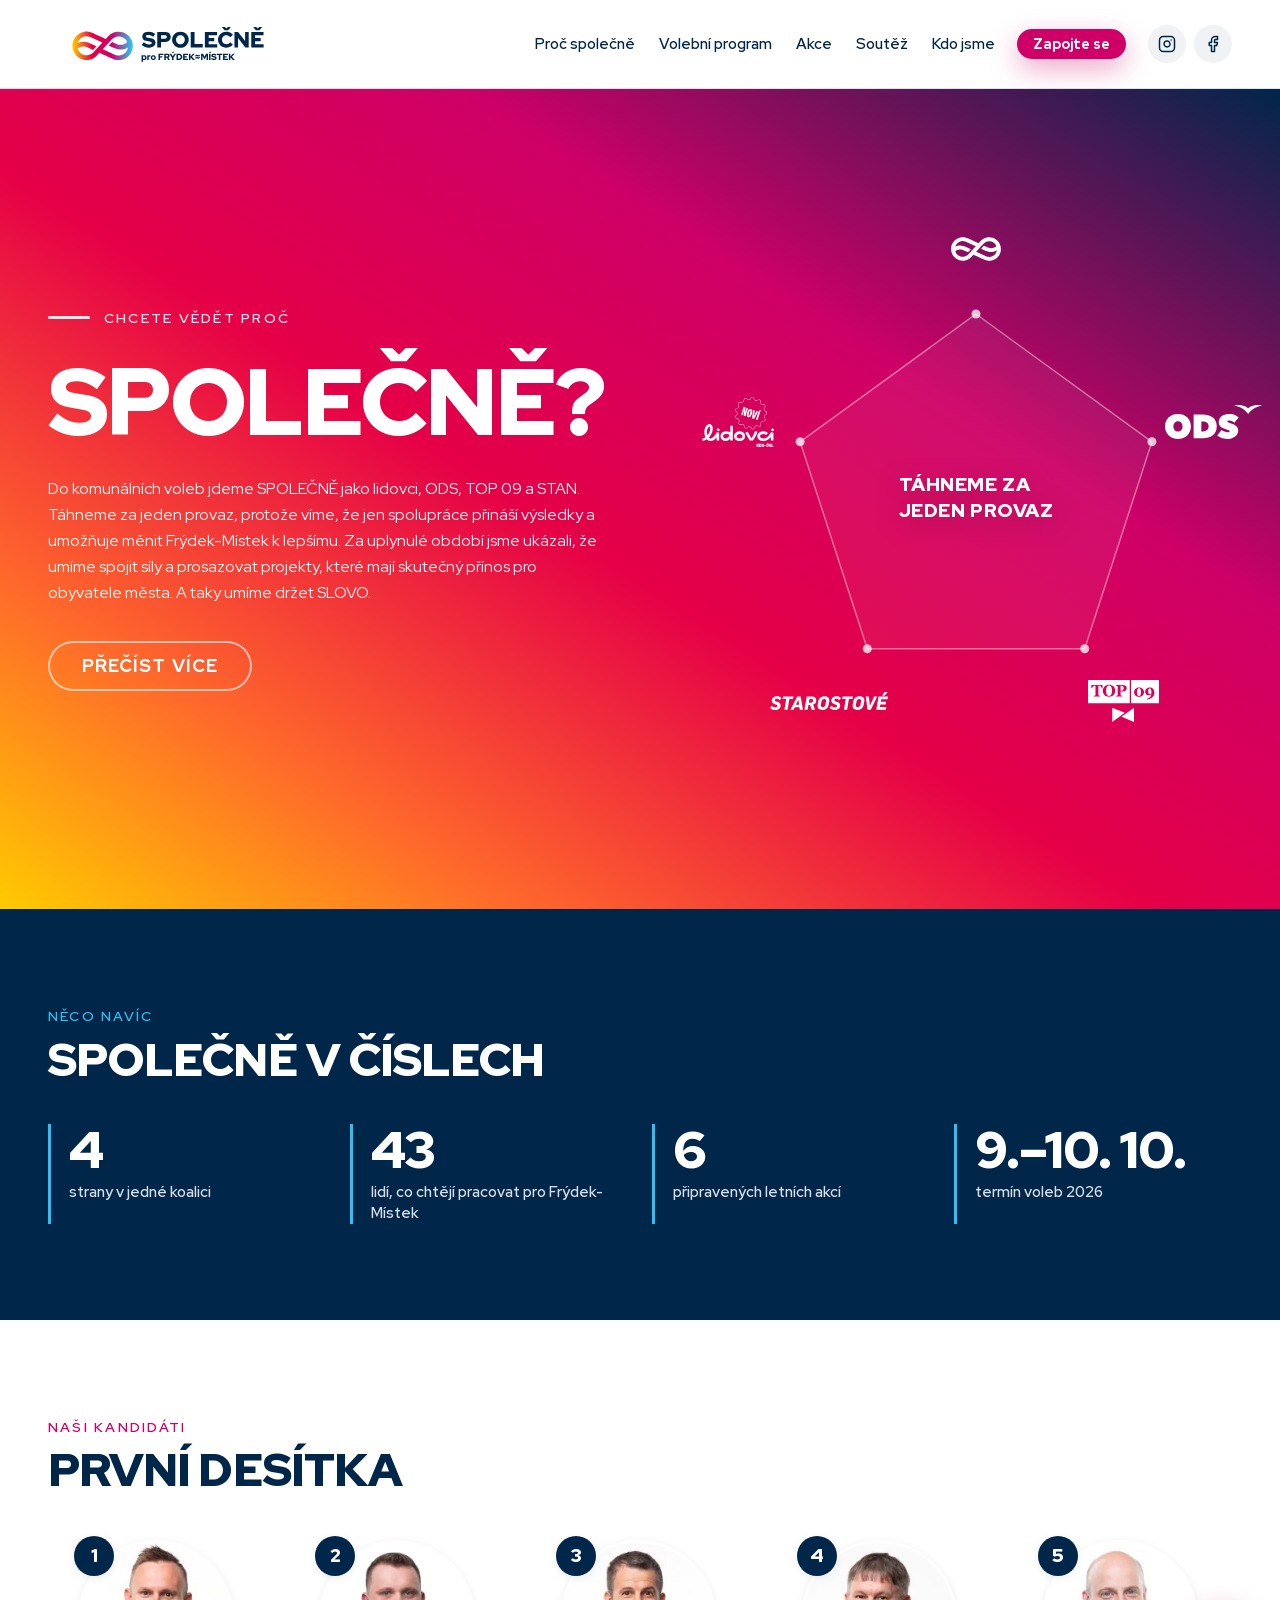
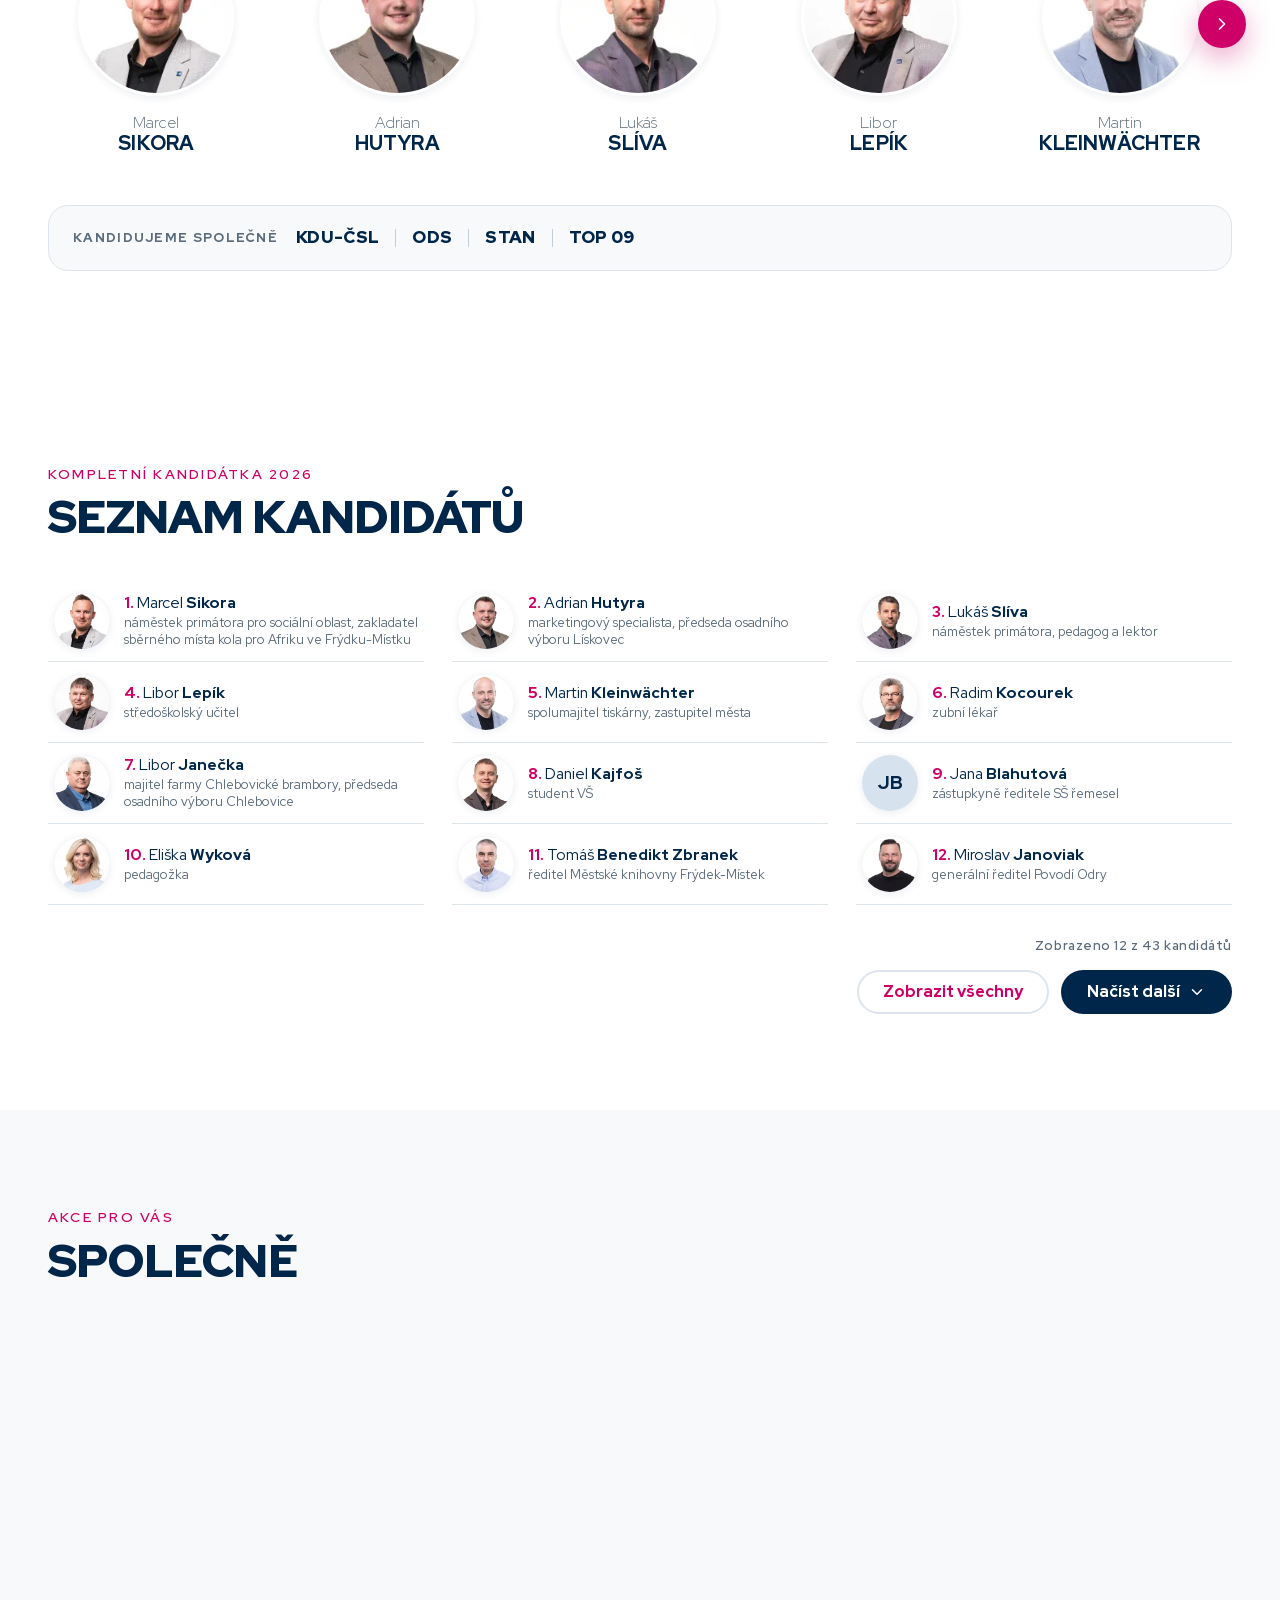
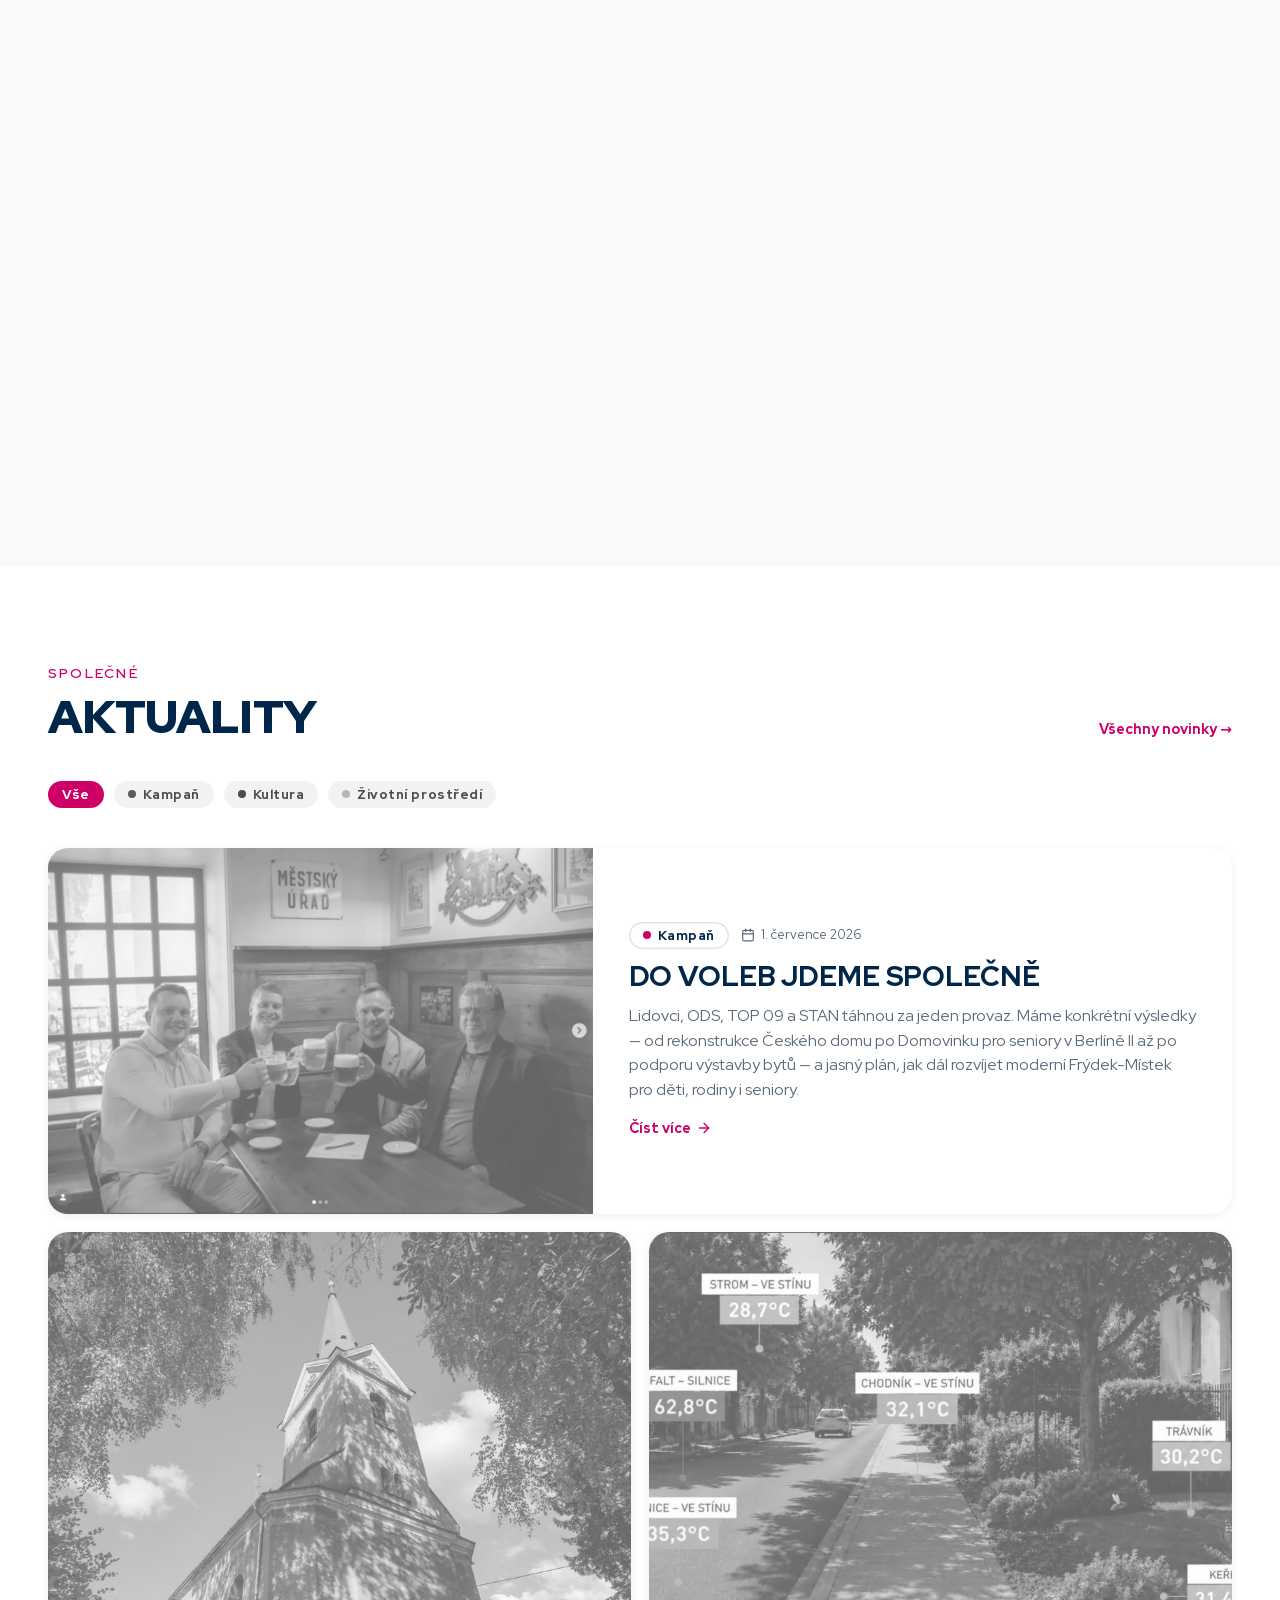
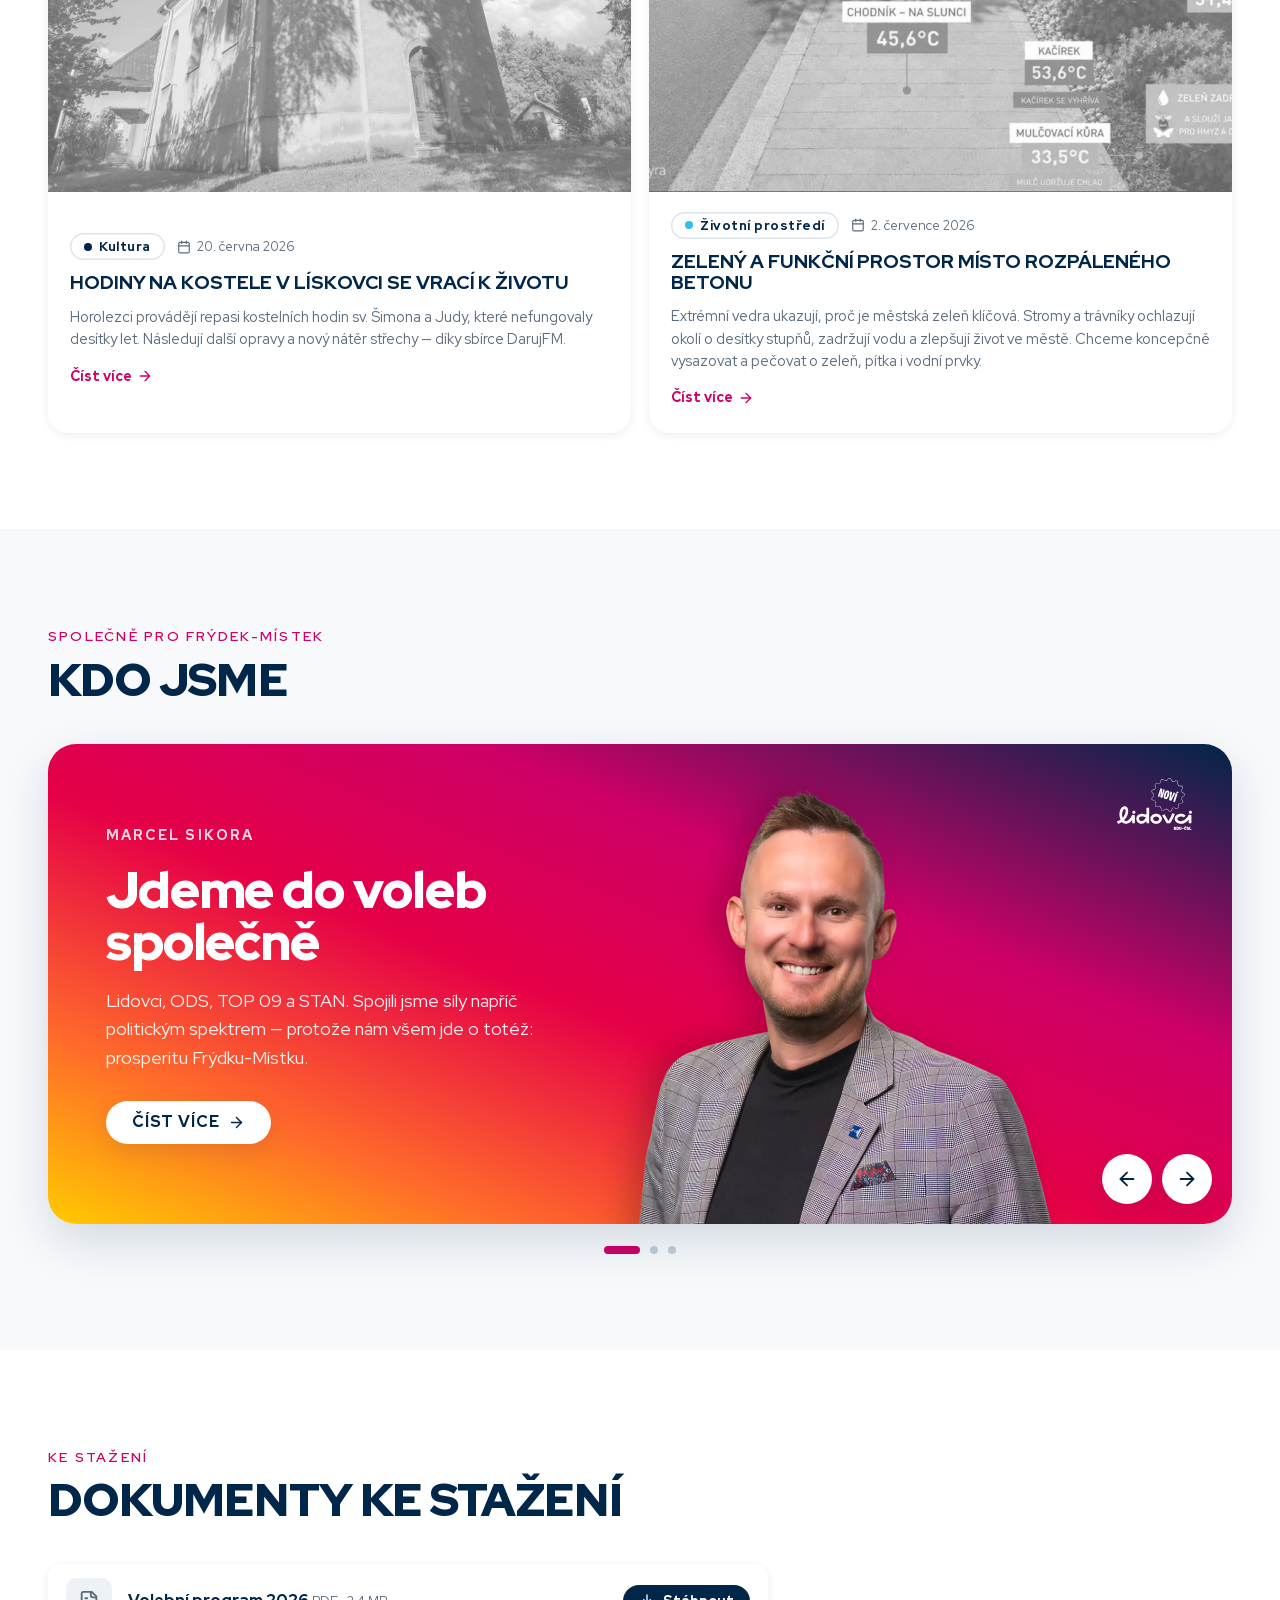
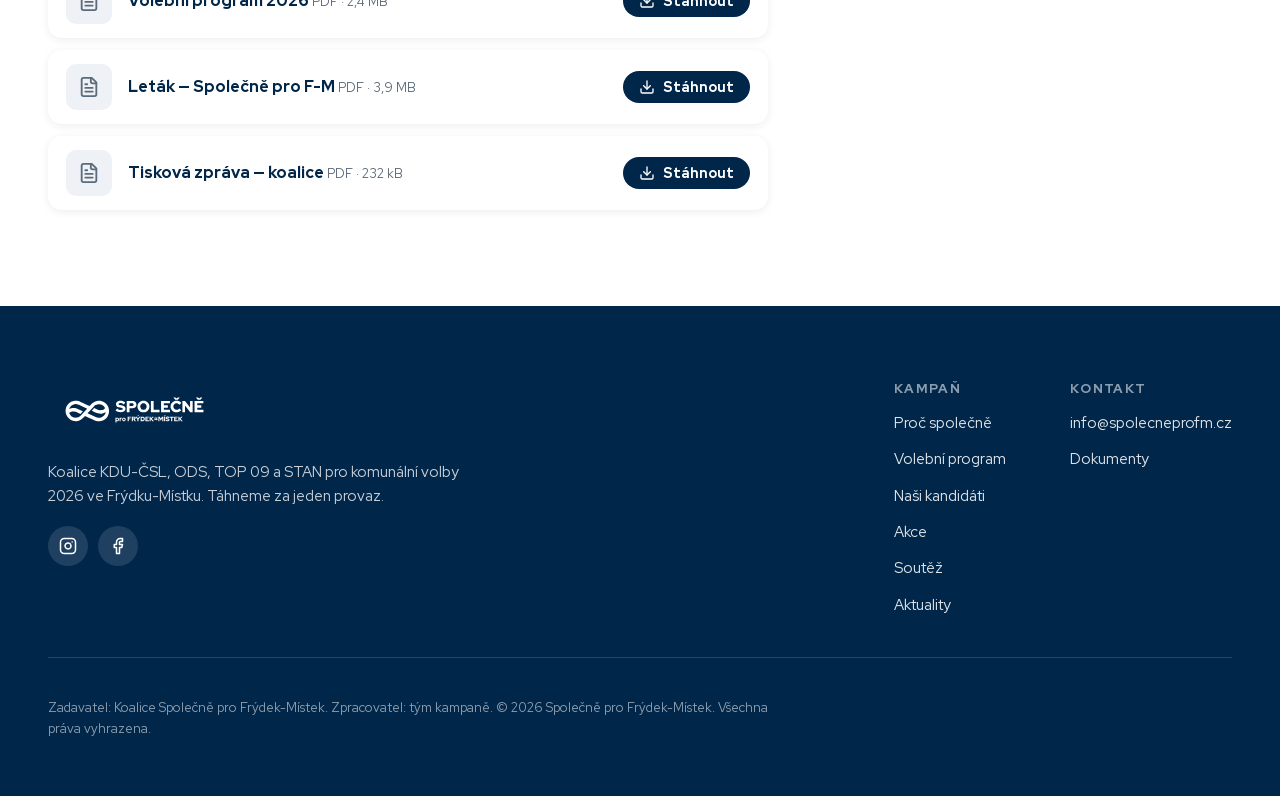
==== commit d4891915: "Add Volební program page and link it from the navigation Port Volebni_program_2026-2030.html into th" ====
--- a/index.html
+++ b/index.html
@@ -85,6 +85,7 @@
     <nav class="topbar__nav" aria-label="Hlavní navigace">
       <div class="topnav">
         <a href="#proc">Proč společně</a>
+        <a href="program.html">Volební program</a>
         <a href="#cesta">Akce</a>
         <a href="soutez.html">Soutěž</a>
         <a href="#kdo">Kdo jsme</a>
@@ -101,6 +102,7 @@
   </div>
   <div class="mobile-menu" id="mobile-menu" data-menu hidden>
     <a class="mobile-menu__link" href="#proc">Proč společně</a>
+    <a class="mobile-menu__link" href="program.html">Volební program</a>
     <a class="mobile-menu__link" href="#cesta">Akce</a>
     <a class="mobile-menu__link" href="soutez.html">Soutěž</a>
     <a class="mobile-menu__link" href="#kdo">Kdo jsme</a>
@@ -880,6 +882,7 @@
         <div class="footer__col">
           <span class="footer__col-title">Kampaň</span>
           <a class="footer__link" href="#proc">Proč společně</a>
+          <a class="footer__link" href="program.html">Volební program</a>
           <a class="footer__link" href="#kandidati">Naši kandidáti</a>
           <a class="footer__link" href="#cesta">Akce</a>
           <a class="footer__link" href="soutez.html">Soutěž</a>
--- a/css/styles.css
+++ b/css/styles.css
@@ -571,3 +571,107 @@
 /* Events grid responsive */
 @media (max-width:1000px) { .events-grid { grid-template-columns:repeat(2,1fr); } }
 @media (max-width:640px)  { .events-grid { grid-template-columns:1fr; } }
+
+/* ---------------------------------------------------------- Volební program */
+/* program.html — hero, sticky area chips, 13 area cards (3 priorities + native
+   <details> for the rest), navy CTA band. Card accent cycles magenta → cyan →
+   navy → yellow via modifier classes; the "more" link uses a darkened ink so
+   cyan/yellow stay readable on white. */
+:root { --topbar-h:89px; } /* .topbar__inner 88px + 1px border; chips stick right below it */
+.prog-hero { position:relative; overflow:hidden; background:var(--grad-brand); color:#fff; }
+.prog-hero__lines { position:absolute; inset:0; width:100%; height:100%; opacity:.16; mix-blend-mode:soft-light; pointer-events:none; }
+.prog-hero__wrap {
+  position:relative; z-index:1; max-width:var(--container); margin:0 auto;
+  padding:104px var(--gutter) 96px; display:flex; flex-direction:column; align-items:flex-start; gap:24px;
+}
+.prog-hero__title {
+  margin:0; font-weight:900; font-size:clamp(46px,6.4vw,86px); line-height:1;
+  letter-spacing:-.02em; text-transform:uppercase; color:#fff;
+}
+.prog-hero__lead { margin:0; max-width:640px; font-size:17px; line-height:1.62; color:rgba(255,255,255,.94); text-wrap:pretty; }
+.prog-hero__cta { display:flex; gap:14px; flex-wrap:wrap; margin-top:12px; }
+
+/* Sticky chip navigation of the 13 areas */
+.prog-nav {
+  position:sticky; top:var(--topbar-h); z-index:40;
+  background:rgba(255,255,255,.94);
+  backdrop-filter:blur(12px); -webkit-backdrop-filter:blur(12px);
+  border-bottom:1px solid var(--paper-200);
+}
+.prog-nav__inner { max-width:var(--container); margin:0 auto; padding:14px var(--gutter); display:flex; gap:8px; flex-wrap:wrap; }
+.prog-chip {
+  display:inline-flex; align-items:center; border:1px solid var(--paper-200); border-radius:var(--r-pill);
+  padding:7px 15px; font-weight:600; font-size:13px; line-height:1.3; color:var(--c-navy); background:#fff; white-space:nowrap;
+  transition:background .14s var(--ease-out), color .14s var(--ease-out), border-color .14s var(--ease-out);
+}
+.prog-chip:hover { background:var(--c-navy); color:#fff; border-color:var(--c-navy); }
+
+/* Area cards */
+.prog-grid { display:grid; grid-template-columns:repeat(2,minmax(0,1fr)); gap:26px; }
+.prog-card {
+  --prog-accent:var(--c-magenta); --prog-ink:var(--c-magenta);
+  scroll-margin-top:calc(var(--topbar-h) + 80px);
+  display:flex; flex-direction:column; background:#fff; border-radius:var(--r-lg);
+  box-shadow:var(--shadow-sm); overflow:hidden;
+  transition:box-shadow .3s var(--ease-out), transform .3s var(--ease-out);
+}
+.prog-card:hover { box-shadow:0 18px 44px rgba(0,38,74,.13); transform:translateY(-2px); }
+.prog-card--cyan   { --prog-accent:var(--c-cyan);   --prog-ink:#1a94c0; }
+.prog-card--navy   { --prog-accent:var(--c-navy);   --prog-ink:var(--c-navy); }
+.prog-card--yellow { --prog-accent:var(--c-yellow); --prog-ink:#9a7600; }
+.prog-card__bar { height:6px; background:var(--prog-accent); flex:none; }
+.prog-card__body { padding:30px 32px 28px; display:flex; flex-direction:column; gap:20px; }
+.prog-card__head { display:flex; align-items:flex-start; gap:14px; }
+.prog-card__num { flex:none; font-weight:900; font-size:15px; letter-spacing:.04em; color:var(--prog-accent); padding-top:5px; }
+.prog-card--yellow .prog-card__num { color:var(--c-navy); }
+.prog-card__title {
+  margin:0; font-weight:900; font-size:26px; line-height:1.14; letter-spacing:-.01em;
+  text-transform:uppercase; color:var(--c-navy); text-wrap:balance;
+}
+.prog-list { list-style:none; margin:0; padding:0; display:flex; flex-direction:column; gap:14px; }
+.prog-list li { display:flex; gap:12px; align-items:flex-start; font-size:17px; line-height:1.55; color:var(--text-body); text-wrap:pretty; }
+.prog-list li::before { content:""; flex:none; width:7px; height:7px; border-radius:50%; background:var(--prog-accent); margin-top:9px; }
+.prog-list--more { margin-top:18px; gap:12px; }
+.prog-list--more li { font-size:16px; line-height:1.5; }
+.prog-list--more li::before { background:var(--paper-300); margin-top:8px; }
+
+/* "Další N body" — native <details>, marker hidden, label swaps when open */
+.prog-more {
+  list-style:none; cursor:pointer; display:inline-flex; align-items:center; gap:8px;
+  font-weight:700; font-size:14px; letter-spacing:.02em; color:var(--prog-ink);
+  transition:opacity .14s var(--ease-out);
+}
+.prog-more::-webkit-details-marker { display:none; }
+.prog-more:hover { opacity:.72; }
+.prog-more__caret { flex:none; transition:transform .25s var(--ease-out); }
+.prog-more__open { display:none; }
+.prog-details[open] > .prog-more .prog-more__caret { transform:rotate(180deg); }
+.prog-details[open] > .prog-more .prog-more__closed { display:none; }
+.prog-details[open] > .prog-more .prog-more__open { display:inline; }
+
+/* Navy CTA band */
+.prog-cta { background:var(--c-navy); color:#fff; }
+.prog-cta__inner {
+  max-width:var(--container); margin:0 auto; padding:72px var(--gutter);
+  display:flex; align-items:center; justify-content:space-between; gap:32px; flex-wrap:wrap;
+}
+.prog-cta__text { display:flex; flex-direction:column; gap:10px; max-width:620px; }
+.prog-cta__title { margin:0; font-weight:900; font-size:clamp(28px,3.2vw,40px); line-height:1.06; letter-spacing:-.02em; text-transform:uppercase; color:#fff; }
+.prog-cta__desc { margin:0; font-size:16px; line-height:1.6; color:rgba(255,255,255,.8); text-wrap:pretty; }
+
+@media (max-width:1000px) {
+  .prog-grid { grid-template-columns:1fr; }
+}
+@media (max-width:760px) {
+  :root { --topbar-h:73px; } /* .topbar__inner 72px + border */
+  .prog-hero__wrap { padding:72px var(--gutter) 64px; }
+  /* chips: one horizontally scrollable row instead of a tall wrapped block */
+  .prog-nav__inner { flex-wrap:nowrap; overflow-x:auto; padding-top:10px; padding-bottom:10px; scrollbar-width:none; -webkit-overflow-scrolling:touch; }
+  .prog-nav__inner::-webkit-scrollbar { display:none; }
+  .prog-card { scroll-margin-top:calc(var(--topbar-h) + 64px); }
+  .prog-card__body { padding:24px 22px 22px; gap:16px; }
+  .prog-card__title { font-size:22px; }
+  .prog-list li { font-size:16px; }
+  .prog-cta__inner { padding:56px var(--gutter); }
+  .prog-cta__inner .btn { width:100%; }
+}
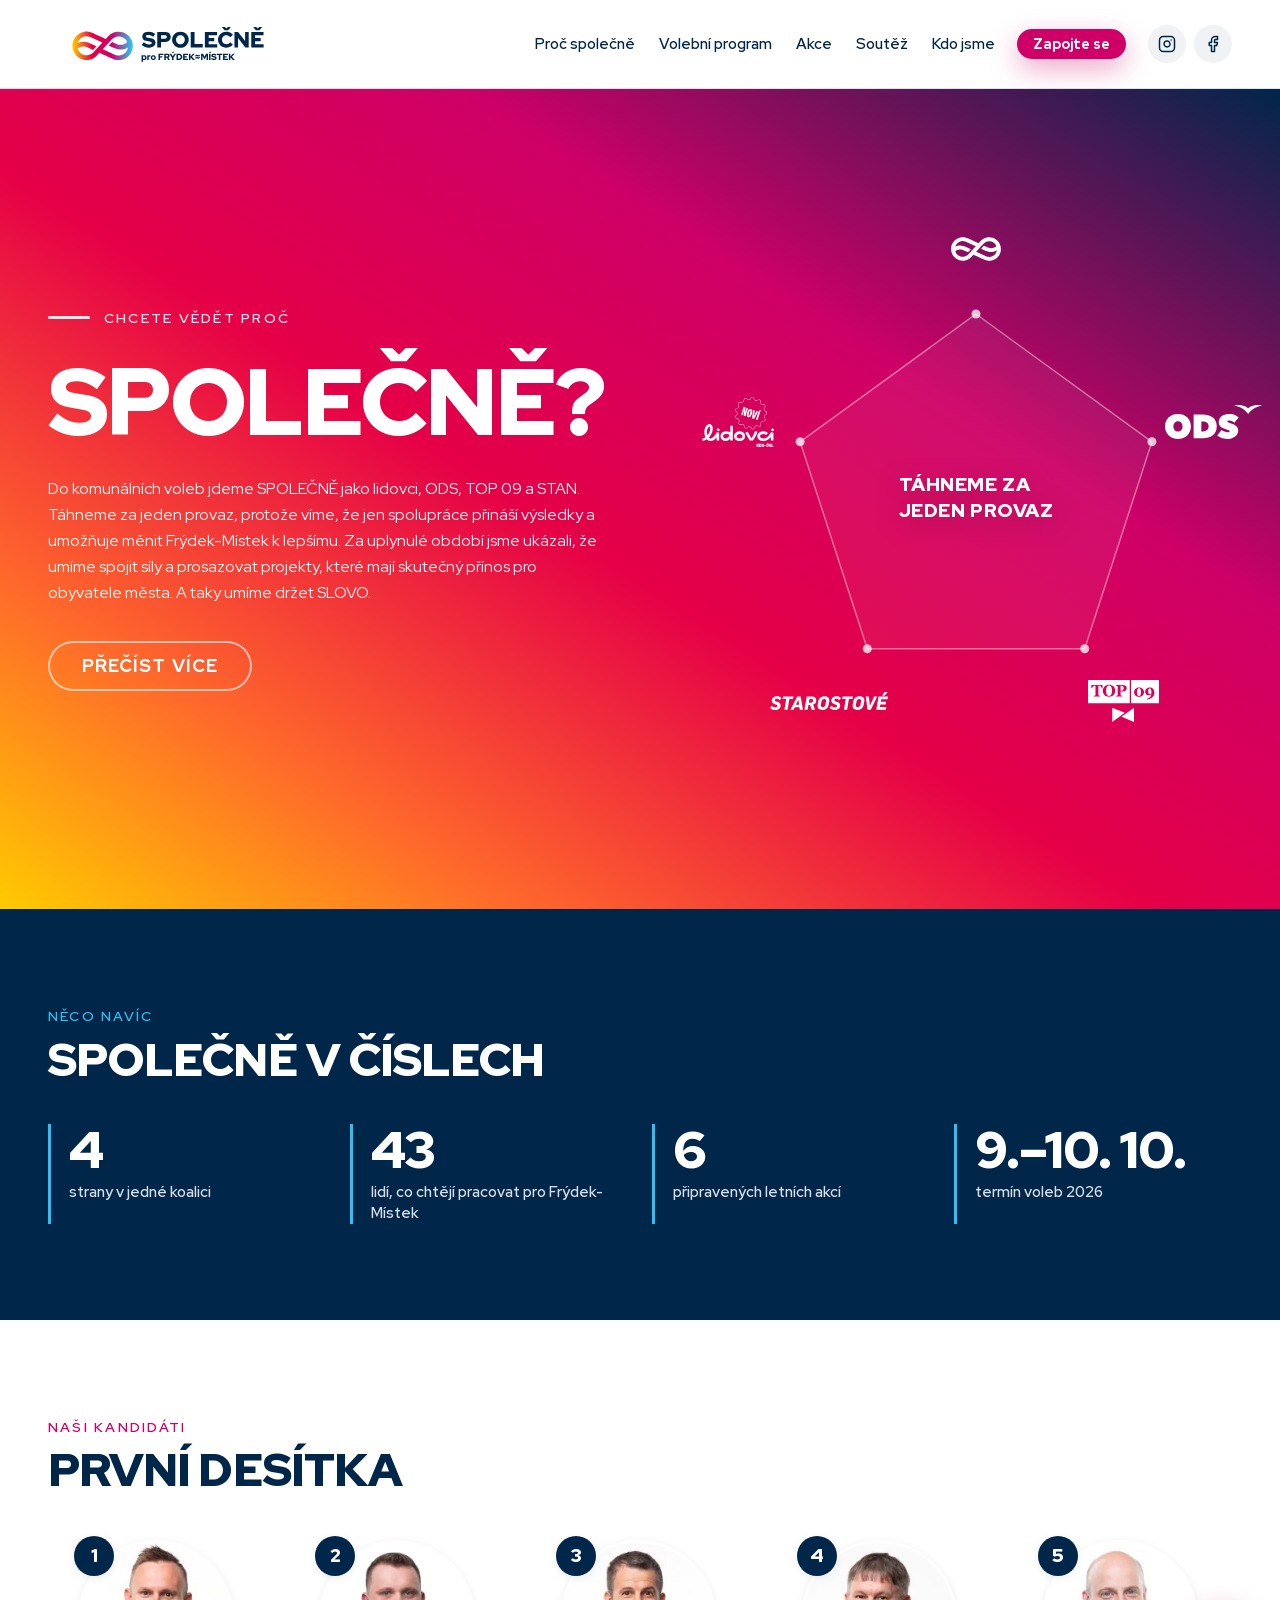
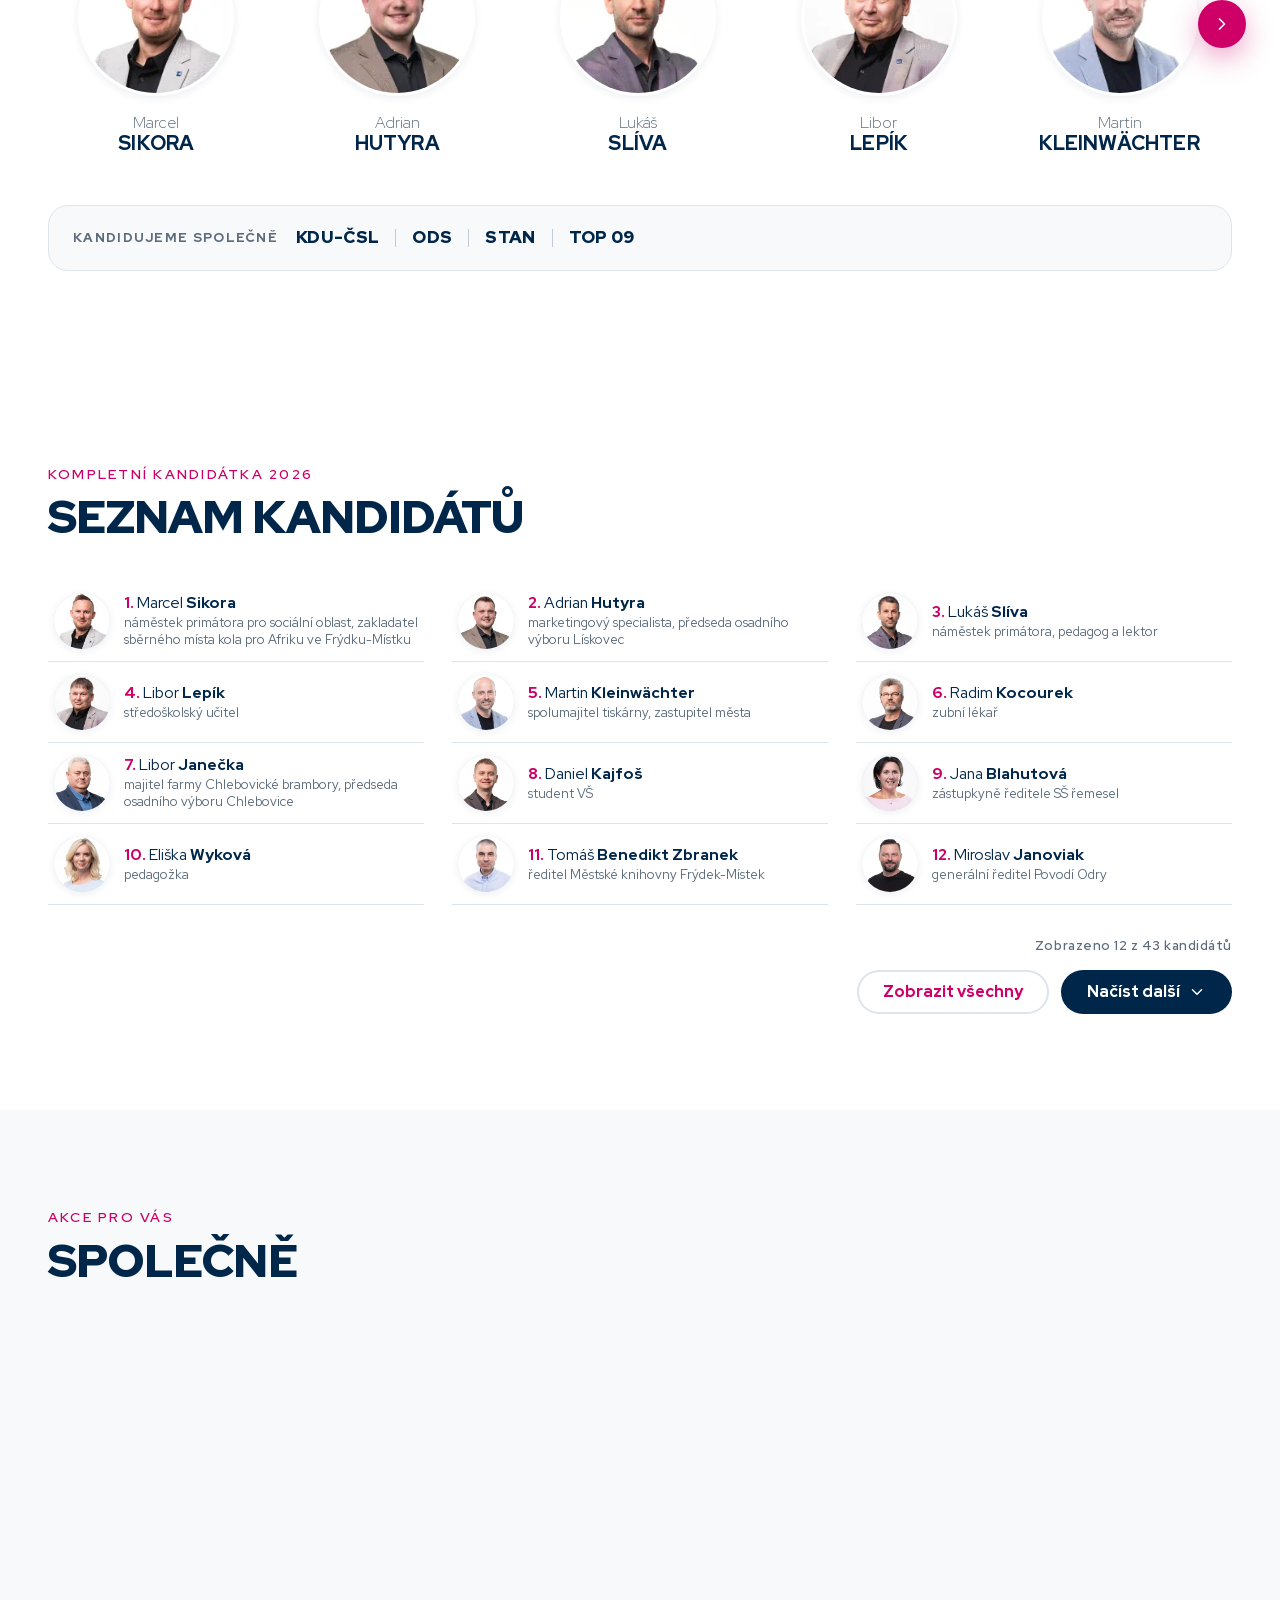
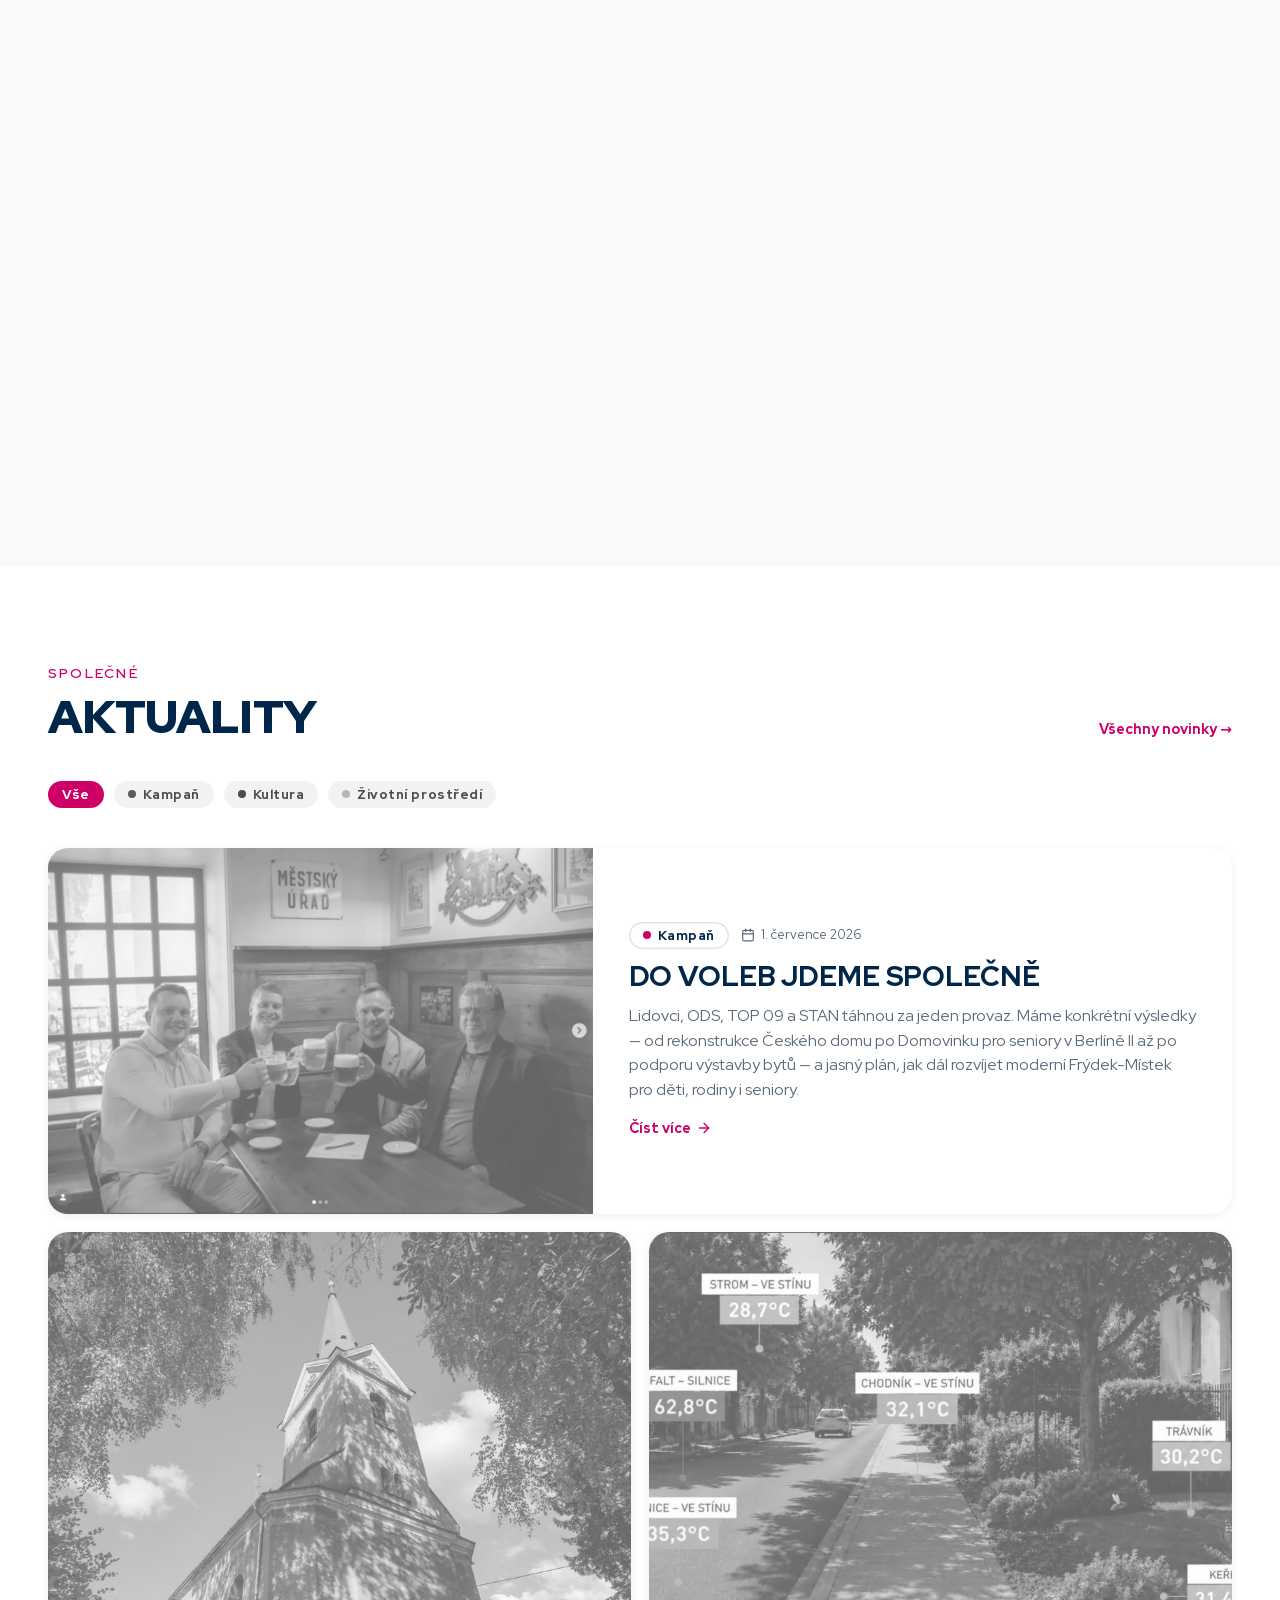
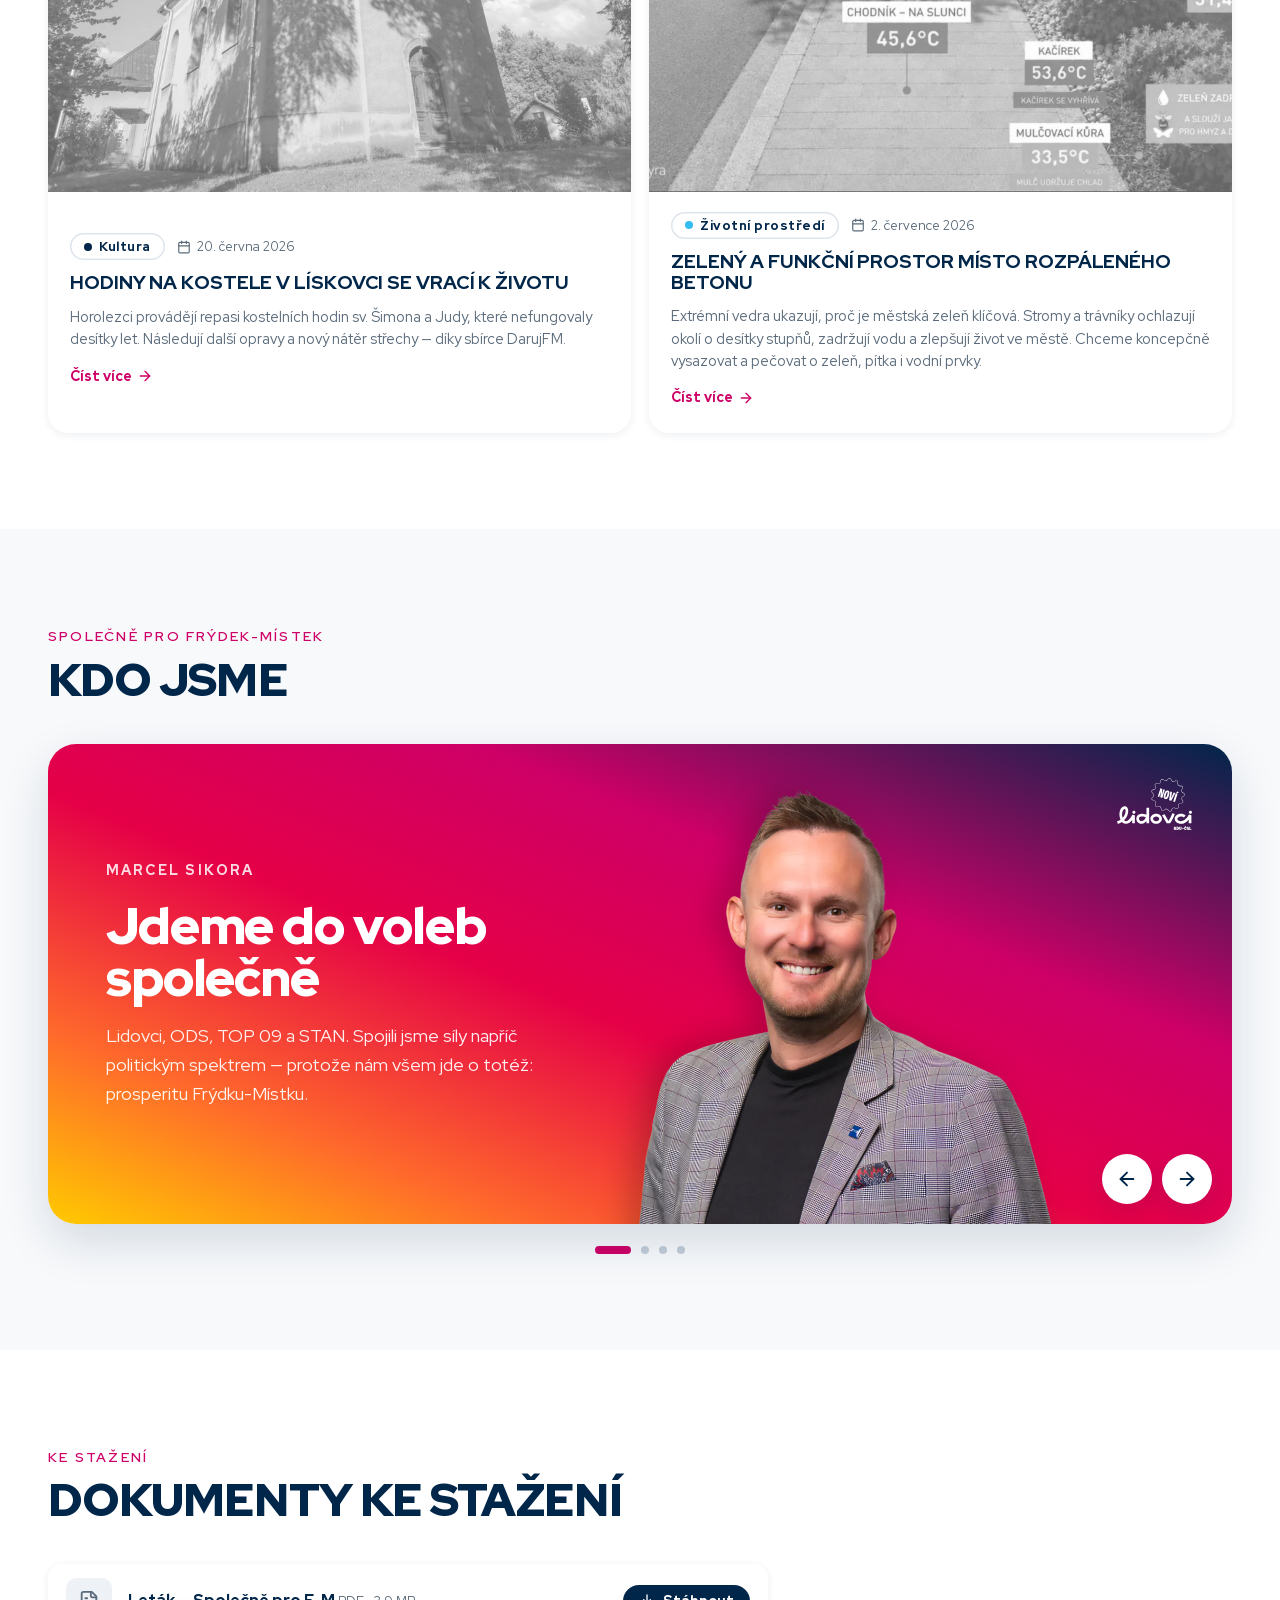
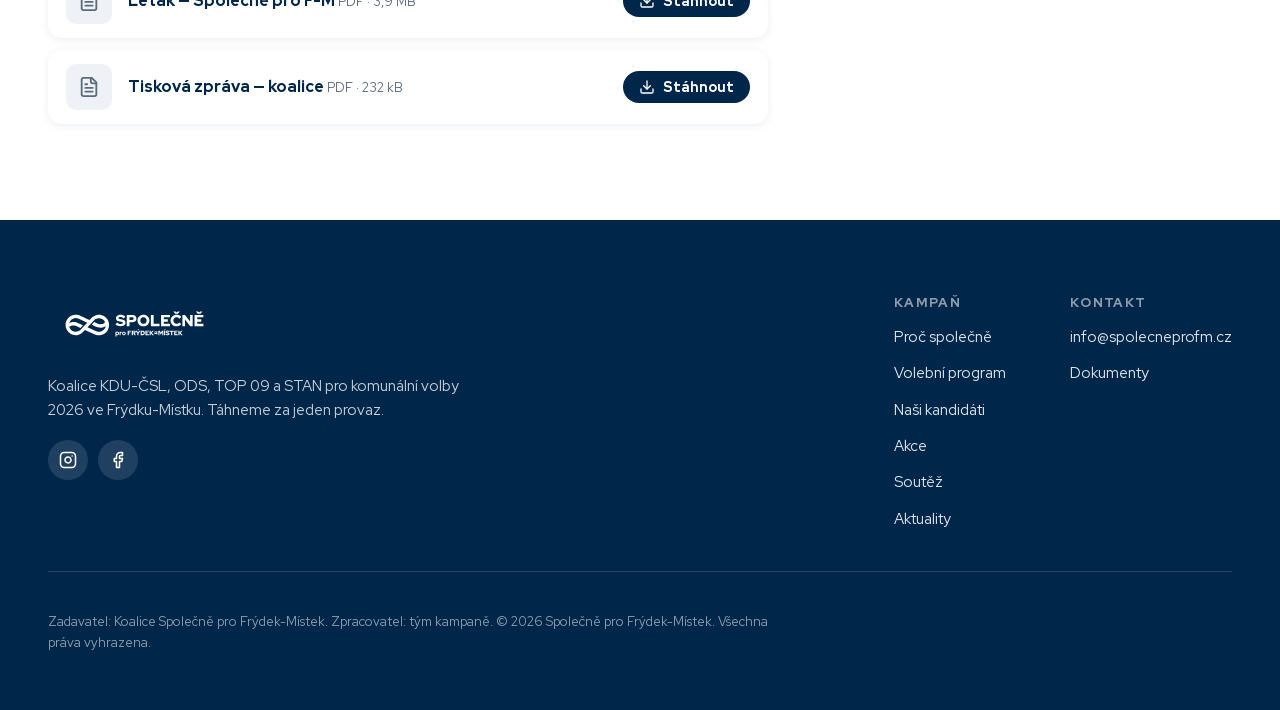
==== commit c8090b6b: "Add photos, new Kocourek slide, program wording fixes - Candidate photos: Jana Blahutová (9.), Adam " ====
--- a/index.html
+++ b/index.html
@@ -263,7 +263,7 @@
       </article>
       <article class="cand-card">
         <span class="cand-card__avatar-wrap">
-          <span class="avatar-ring"><span class="avatar">JB</span></span>
+          <span class="avatar-ring"><span class="avatar"><img src="assets/photos/candidates/Jana_Blahutova.webp" alt="Jana Blahutová" loading="lazy" decoding="async" width="150" height="150"></span></span>
           <span class="cand-card__num">9</span>
         </span>
         <span class="cand-card__name">
@@ -363,7 +363,7 @@
           </span>
         </div>
         <div class="cand-row" data-index="8">
-          <span class="cand-row__avatar">JB</span>
+          <span class="cand-row__avatar"><img src="assets/photos/candidates/Jana_Blahutova.webp" alt="Jana Blahutová" loading="lazy" decoding="async" width="56" height="56"></span>
           <span class="cand-row__body">
             <span class="cand-row__name"><span class="cand-row__rank">9.</span> <span class="cand-row__given">Jana</span> <span class="cand-row__surname">Blahutová</span></span>
             <span class="cand-row__role">zástupkyně ředitele SŠ řemesel</span>
@@ -524,7 +524,7 @@
           </span>
         </div>
         <div class="cand-row" data-index="31">
-          <span class="cand-row__avatar">AK</span>
+          <span class="cand-row__avatar"><img src="assets/photos/candidates/Adam_Krejci.webp" alt="Adam Krejčí" loading="lazy" decoding="async" width="56" height="56"></span>
           <span class="cand-row__body">
             <span class="cand-row__name"><span class="cand-row__rank">32.</span> <span class="cand-row__given">Adam</span> <span class="cand-row__surname">Krejčí</span></span>
             <span class="cand-row__role">advokát</span>
@@ -559,7 +559,7 @@
           </span>
         </div>
         <div class="cand-row" data-index="36">
-          <span class="cand-row__avatar">TK</span>
+          <span class="cand-row__avatar"><img src="assets/photos/candidates/Terezie_Kovalova.webp" alt="Terezie Kovalová" loading="lazy" decoding="async" width="56" height="56"></span>
           <span class="cand-row__body">
             <span class="cand-row__name"><span class="cand-row__rank">37.</span> <span class="cand-row__given">Terezie</span> <span class="cand-row__surname">Kovalová</span></span>
             <span class="cand-row__role">manažerka</span>
@@ -791,7 +791,6 @@
               <span class="proc__eyebrow">Marcel Sikora</span>
               <h3 class="proc__title">Jdeme do voleb společně</h3>
               <p class="proc__desc">Lidovci, ODS, TOP 09 a STAN. Spojili jsme síly napříč politickým spektrem — protože nám všem jde o totéž: prosperitu Frýdku-Místku.</p>
-              <div class="proc__cta"><a class="btn btn--md btn--onBrand btn--uppercase" href="https://www.instagram.com/spolecneprofm" target="_blank" rel="noopener">Číst více <svg width="17" height="17" viewBox="0 0 24 24" fill="none" stroke="currentColor" stroke-width="2" stroke-linecap="round" stroke-linejoin="round" aria-hidden="true"><path d="M5 12h14"/><path d="m12 5 7 7-7 7"/></svg></a></div>
             </div>
             <div class="proc__party"><img class="proc__party-logo" src="assets/img/party-kdu.svg" alt="KDU-ČSL" style="height:52px"></div>
           </div>
@@ -801,7 +800,6 @@
               <span class="proc__eyebrow">Adrian Hutyra</span>
               <h3 class="proc__title">Investice, které dávají smysl</h3>
               <p class="proc__desc">Chci podpořit výstavbu nových bytů, přilákat nové investory a hospodařit s městskými penězi odpovědně. Každá koruna by měla přinášet užitek občanům.</p>
-              <div class="proc__cta"><a class="btn btn--md btn--onBrand btn--uppercase" href="https://www.instagram.com/spolecneprofm" target="_blank" rel="noopener">Číst více <svg width="17" height="17" viewBox="0 0 24 24" fill="none" stroke="currentColor" stroke-width="2" stroke-linecap="round" stroke-linejoin="round" aria-hidden="true"><path d="M5 12h14"/><path d="m12 5 7 7-7 7"/></svg></a></div>
             </div>
             <div class="proc__party"><img class="proc__party-logo" src="assets/img/party-ods.svg" alt="ODS" style="height:38px"></div>
           </div>
@@ -811,9 +809,17 @@
               <span class="proc__eyebrow">Daniel Kajfoš</span>
               <h3 class="proc__title">Nová energie pro Frýdek-Místek</h3>
               <p class="proc__desc">Záleží mi na tom, jakým směrem se bude Frýdek-Místek rozvíjet. Věřím v moderní řešení, zdravý rozum a město, které naslouchá svým občanům.</p>
-              <div class="proc__cta"><a class="btn btn--md btn--onBrand btn--uppercase" href="https://www.instagram.com/spolecneprofm" target="_blank" rel="noopener">Číst více <svg width="17" height="17" viewBox="0 0 24 24" fill="none" stroke="currentColor" stroke-width="2" stroke-linecap="round" stroke-linejoin="round" aria-hidden="true"><path d="M5 12h14"/><path d="m12 5 7 7-7 7"/></svg></a></div>
             </div>
             <div class="proc__party"><img class="proc__party-logo" src="assets/img/party-stan.svg" alt="STAN" style="height:22px"></div>
+          </div>
+          <div class="proc__slide">
+            <img class="proc__bust" src="assets/photos/Slider-Kocourek.webp" alt="Radim Kocourek" loading="lazy" decoding="async" width="1185" height="900">
+            <div class="proc__text">
+              <span class="proc__eyebrow">Radim Kocourek</span>
+              <h3 class="proc__title">Prevence místo léčení následků</h3>
+              <p class="proc__desc">Z dlouholeté praxe vím, že prevence a hygiena jsou vždy snazší, lepší a levnější než léčení následků. Uplatněme stejná pravidla i v našem městě — čistota a bezpečnost jako základ dalšího rozvoje.</p>
+            </div>
+            <div class="proc__party"><img class="proc__party-logo" src="assets/img/party-top09.svg" alt="TOP 09" style="height:46px"></div>
           </div>
         </div>
         <button class="proc__nav proc__nav--prev" type="button" data-proc-prev aria-label="Předchozí"><svg width="22" height="22" viewBox="0 0 24 24" fill="none" stroke="currentColor" stroke-width="2" stroke-linecap="round" stroke-linejoin="round" aria-hidden="true"><path d="M19 12H5"/><path d="m12 19-7-7 7-7"/></svg></button>
@@ -823,6 +829,7 @@
         <button class="proc__dot" type="button" data-slide="0" aria-current="true" aria-label="Jdeme do voleb společně"></button>
         <button class="proc__dot" type="button" data-slide="1" aria-current="false" aria-label="Investice, které dávají smysl"></button>
         <button class="proc__dot" type="button" data-slide="2" aria-current="false" aria-label="Nová energie pro Frýdek-Místek"></button>
+        <button class="proc__dot" type="button" data-slide="3" aria-current="false" aria-label="Prevence místo léčení následků"></button>
       </div>
     </div>
   </div>
@@ -836,14 +843,6 @@
       <h2 class="sec-title">Dokumenty ke stažení</h2>
     </div>
     <div class="docs">
-      <a class="doc" href="#">
-        <span class="doc__icon"><svg width="22" height="22" viewBox="0 0 24 24" fill="none" stroke="currentColor" stroke-width="2" stroke-linecap="round" stroke-linejoin="round" aria-hidden="true"><path d="M15 2H6a2 2 0 0 0-2 2v16a2 2 0 0 0 2 2h12a2 2 0 0 0 2-2V7Z"/><path d="M14 2v4a2 2 0 0 0 2 2h4"/><path d="M10 9H8"/><path d="M16 13H8"/><path d="M16 17H8"/></svg></span>
-        <span class="doc__body">
-          <span class="doc__name">Volební program 2026</span>
-          <span class="doc__meta">PDF · 2,4 MB</span>
-        </span>
-        <span class="btn btn--secondary btn--sm"><svg width="16" height="16" viewBox="0 0 24 24" fill="none" stroke="currentColor" stroke-width="2" stroke-linecap="round" stroke-linejoin="round" aria-hidden="true"><path d="M21 15v4a2 2 0 0 1-2 2H5a2 2 0 0 1-2-2v-4"/><polyline points="7 10 12 15 17 10"/><line x1="12" x2="12" y1="15" y2="3"/></svg>Stáhnout</span>
-      </a>
       <a class="doc" href="assets/docs/Letak-Spolecne.pdf" download>
         <span class="doc__icon"><svg width="22" height="22" viewBox="0 0 24 24" fill="none" stroke="currentColor" stroke-width="2" stroke-linecap="round" stroke-linejoin="round" aria-hidden="true"><path d="M15 2H6a2 2 0 0 0-2 2v16a2 2 0 0 0 2 2h12a2 2 0 0 0 2-2V7Z"/><path d="M14 2v4a2 2 0 0 0 2 2h4"/><path d="M10 9H8"/><path d="M16 13H8"/><path d="M16 17H8"/></svg></span>
         <span class="doc__body">
